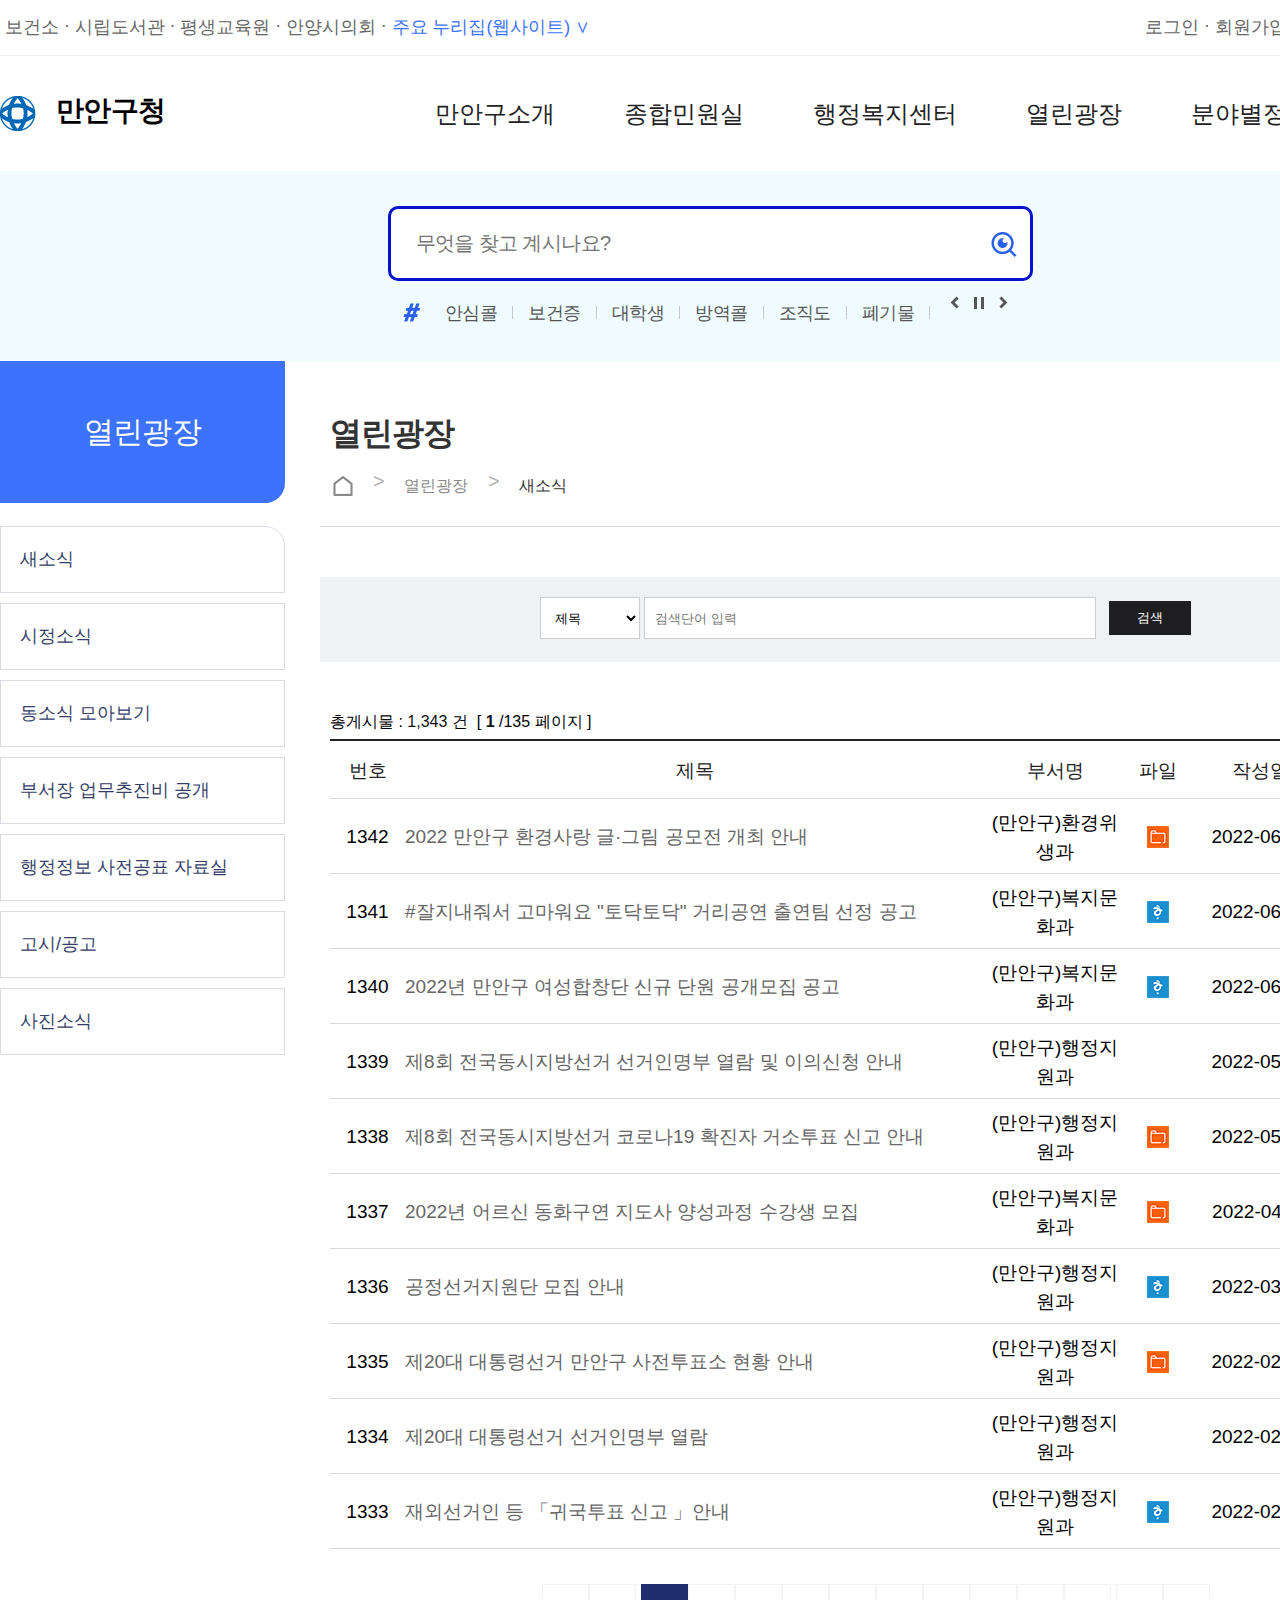
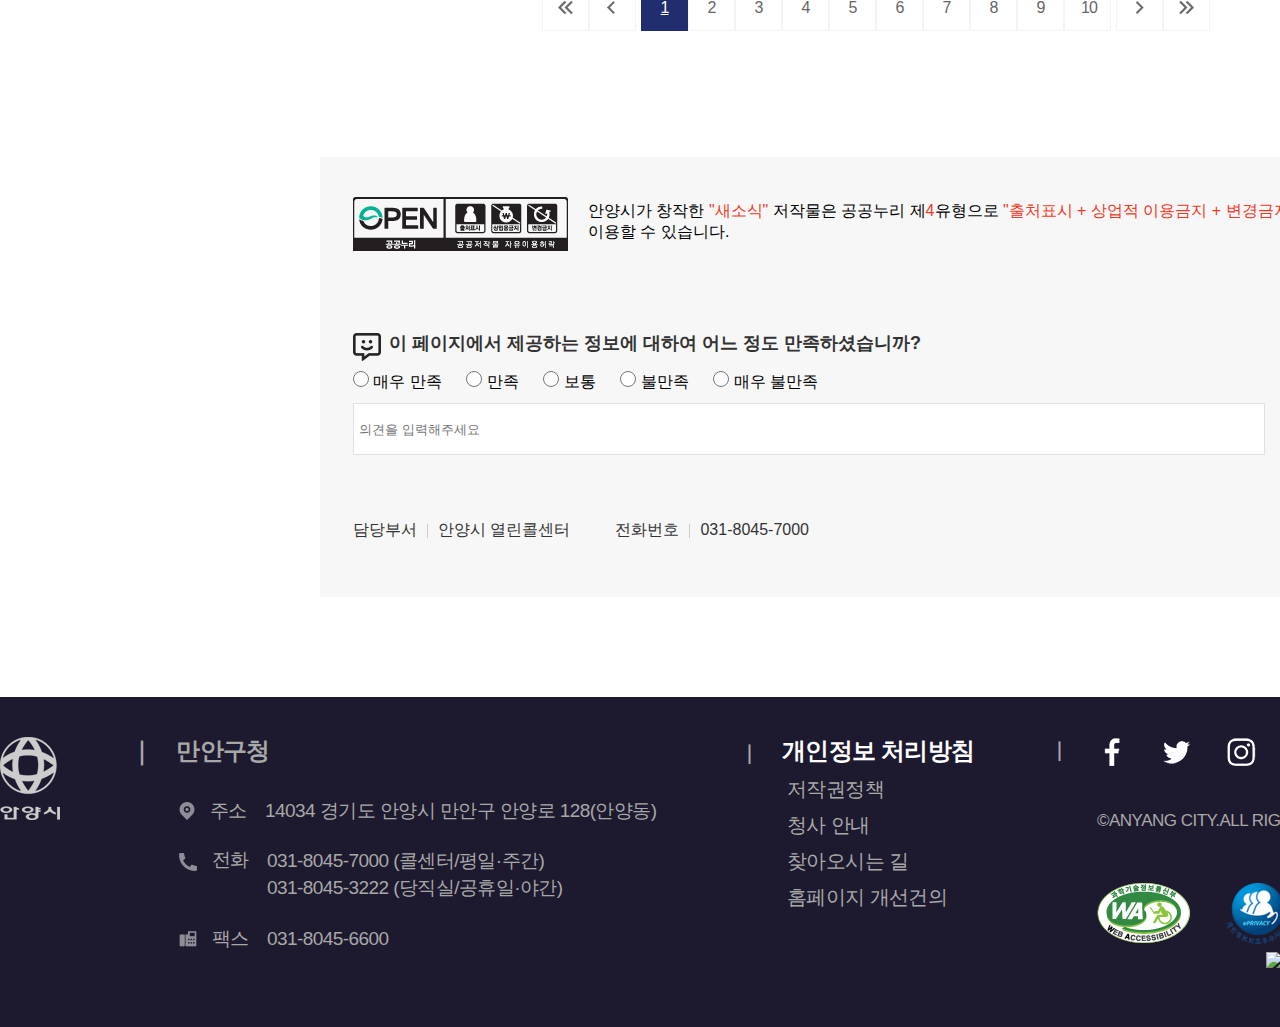
==== subPage/sub01/index.html @ 478d68d9 "project init" ====
﻿<!DOCTYPE html>
<html lang="ko">
<head>
	<meta charset="UTF-8">
	<title>만안구청 - 열린광장</title>
	<meta http-equiv="X-UA-Compatible" content="IE=Edge" />
	<meta name="viewport" content="width=device-width, initial-scale=1.0" />
	<meta name="Generator" content="Notepad++" />
	<meta name="Author" content="김태영"/>
	<meta name="Keywords" content="김태영, KimTaeYoung, 포트폴리오, 김태영 포트폴리오, portfolio, TaeYoung's portfolio, 프로젝트, Project, 김 태영, 김 태 영, 태영 김, 태영, rla, xo, dud, xodud, HTML5, CSS3, jQuery, 프로젝트, Portfolio, Project, 반응형웹, 반응형웹 포트폴리오, 학생 포트폴리오"/>
	<meta name="Description" content="김태영의 포트폴리오 사이트입니다. 방문해 주셔서 감사합니다." />
	<link rel="stylesheet" href="css/style.css"/>
</head>
<body>
	<header id="header" class="cf">
		<div id="gnbWrap">
			<div id="gnb">
				<ul class="gnbLeft">
					<li class="first"><a href="../../index.html" tabIndex="1">보건소</a></li>
					<li>&nbsp;&middot;&nbsp;</li>
					<li><a href="../sub02/index.html" tabIndex="2">시립도서관</a></li>
					<li>&nbsp;&middot;&nbsp;</li>
					<li><a href="../sub03/index.html" tabIndex="3">평생교육원</a></li>
					<li>&nbsp;&middot;&nbsp;</li>
					<li><a href="../../index.html" tabIndex="4">안양시의회</a></li>
					<li>&nbsp;&middot;&nbsp;</li>
					<li class="last"><a href="../sub02/index.html" tabIndex="5">주요 누리집(웹사이트)&nbsp;&or;</a></li>
				</ul>
				<ul class="gnbRight">
					<li><a href="../sub03/index.html" tabIndex="8">LANGUAGE&nbsp;&or;</a></li>
					<li>&nbsp;&middot;&nbsp;</li>
					<li><a href="../../index.html" tabIndex="7">회원가입</a></li>
					<li>&nbsp;&middot;&nbsp;</li>
					<li><a href="../sub03/index.html" tabIndex="6">로그인</a></li>
				</ul>
			</div>
		</div>		
		<div id="logoMenuWrap">
			<div id="menuWrap" class="cf">
				<div id="logo" class="fl">
					<a href="../../index.html" tabIndex="9"><div class="logoImg"></div><span class="logoTitle">만안구청</span></a>
				</div>
				<div id="menuTitle" class="fl">
					<ul>
						<li class="margin70 oneDepth1"><a href="../sub03/index.html" tabIndex="10">만안구소개</a>
							<div class="twoDepthWrap">
								<div class="twoDepthText">
									<ul class="twoDepth1">
										<li><a href="../../index.html" tabIndex="11">구청장실</a></li>
										<li><a href="../sub02/index.html" tabIndex="12">지명유래</a></li>
										<li><a href="../sub03/index.html" tabIndex="13">행정구역변천사</a></li>
										<li><a href="../../index.html" tabIndex="14">일반현황</a></li>
										<li><a href="../sub02/index.html" tabIndex="15">조직 및 업무</a></li>
										<li><a href="../sub03/index.html" tabIndex="16">주요전화번호</a></li>
										<li><a href="../../index.html" tabIndex="17">청사안내도</a></li>
										<li><a href="../sub02/index.html" tabIndex="18">오시는길</a></li>
										<li><a href="../sub03/index.html" tabIndex="19">만안구관내도</a></li>
									</ul>
								</div>
							</div>
						</li>
						<li class="margin70 oneDepth2"><a href="../../index.html" tabIndex="20">종합민원실</a>
							<div class="twoDepthWrap">
								<div class="twoDepthText">
									<ul class="twoDepth2">
										<li><a href="../../index.html" tabIndex="21">민원신청</a></li>
										<li><a href="../sub02/index.html" tabIndex="22">민원발급</a></li>
										<li><a href="../sub03/index.html" tabIndex="23">민원안내</a></li>
										<li><a href="../../index.html" tabIndex="24">부동산중개업소 자율점검</a></li>
									</ul>
								</div>
							</div>
						</li>
						<li class="margin70 oneDepth3"><a href="../sub02/index.html" tabIndex="25">행정복지센터</a>
							<div class="twoDepthWrap">
								<div class="twoDepthText">
									<ul class="twoDepth3">
										<li><a href="../sub02/index.html" tabIndex="26">안양1동</a></li>
										<li><a href="../sub03/index.html" tabIndex="27">안양2동</a></li>
										<li><a href="../../index.html" tabIndex="28">안양3동</a></li>
										<li><a href="../sub02/index.html" tabIndex="29">안양4동</a></li>
										<li><a href="../sub03/index.html" tabIndex="30">안양5동</a></li>
										<li><a href="../../index.html" tabIndex="31">안양6동</a></li>
										<li><a href="../sub02/index.html" tabIndex="32">안양7동</a></li>
										<li><a href="../sub03/index.html" tabIndex="33">안양8동</a></li>
										<li><a href="../../index.html" tabIndex="34">안양9동</a></li>
										<li><a href="../sub02/index.html" tabIndex="35">석수1동</a></li>
										<li><a href="../sub03/index.html" tabIndex="36">석수2동</a></li>
										<li><a href="../../index.html" tabIndex="37">석수3동</a></li>
										<li><a href="../sub02/index.html" tabIndex="38">박달1동</a></li>
										<li><a href="../sub03/index.html" tabIndex="39">박달2동</a></li>
									</ul>
								</div>
							</div>
						</li>
						<li class="margin70 oneDepth4"><a href="../sub03/index.html" tabIndex="40">열린광장</a>
							<div class="twoDepthWrap">
								<div class="twoDepthText">
									<ul class="twoDepth4">
										<li><a href="../../index.html" tabIndex="41">새소식</a></li>
										<li><a href="../sub02/index.html" tabIndex="42">시청소식</a></li>
										<li><a href="../sub03/index.html" tabIndex="43">동소식 모아보기</a></li>
										<li><a href="../../index.html" tabIndex="44">부서장 업무추진비 공개</a></li>
										<li><a href="../sub02/index.html" tabIndex="45">행정정보 사전공표 자료실</a></li>
										<li><a href="../sub03/index.html" tabIndex="46">고시/공고</a></li>
										<li><a href="../../index.html" tabIndex="47">사진소식</a></li>
									</ul>
								</div>
							</div>
						</li>
						<li class="margin70 oneDepth5"><a href="../sub03/index.html" tabIndex="48">분야별정보</a>
							<div class="twoDepthWrap">
								<div class="twoDepthText">
									<ul class="twoDepth5">
										<li><a href="../sub02/index.html" tabIndex="49">소비자/경제</a></li>
										<li><a href="../sub03/index.html" tabIndex="50">문화/관광/체육</a></li>
										<li><a href="../../index.html" tabIndex="51">복지</a></li>
										<li><a href="../sub02/index.html" tabIndex="52">교육</a></li>
										<li><a href="../sub03/index.html" tabIndex="53">환경/보건/위생</a></li>
										<li><a href="../../index.html" tabIndex="54">재난/안전</a></li>
										<li><a href="../sub02/index.html" tabIndex="55">교통</a></li>
									</ul>
								</div>
							</div>
						</li>
						<li><a href="../sub03/index.html" tabIndex="56"><div class="sitemapImg"></div></a></li>
					</ul> 
				</div>
			</div>
		</div>
		<div id="searchBoxWrap">
			<div id="searchBox">
				<h2 class="blind">검색</h2>
				<div class="searchBox">
					<form name="searchNeoForm" id="searchNeoForm" method="get">
						<fieldset>
							<legend>검색</legend>
							<div class="searchForm">
								<label>
									<input type="search" class="searchQuery" name="query" id="searchQuery" title="검색어" placeholder="무엇을 찾고 계시나요?"/>
								</label>
								<input type="submit" title="검색" value="검색" class="searchSubmit"/>
							</div>
						</fieldset>
					</form>
				</div>
				<div class="searchKeyword">
					<h3 class="blind">인기검색어</h3>
					<div class="keyword">
						<div class="keywordList">
							<div class="keywordTxt">
								<ul>
									<li><a href="../sub02/index.html" tabIndex="57">안심콜</a></li>
									<li><a href="../sub03/index.html" tabIndex="58">보건증</a></li>
									<li><a href="../../index.html" tabIndex="59">대학생</a></li>
									<li><a href="../sub02/index.html" tabIndex="60">방역콜</a></li>
									<li><a href="../sub03/index.html" tabIndex="61">조직도</a></li>
									<li><a href="../../index.html" tabIndex="62">폐기물</a></li>
								</ul>
							</div>
						</div>
					</div>
					<div class="keywordControl">
						<button class="prevBtn"></button>
						<button class="autoBtn"></button>
						<button class="nextBtn"></button>
					</div>
				</div>
			</div>			
		</div>
	</header>
		
	<div id="container" class="cf">
		<div id="noticeBoardWrap">
			<div id="sideMenu">
				<div class="sideMenuTitle">
					<strong>열린광장</strong>
				</div>
				<div class="sideMenuContents">
					<ul>
						<li class="menuTitle firstMenu"><a href="../sub02/index.html" class="menuTitleText" tabIndex="63">새소식</a></li>
						<li class="menuTitle"><a href="../sub03/index.html" class="menuTitleText" tabIndex="64">시정소식</a></li>
						<li class="menuTitle"><a href="../../index.html" class="menuTitleText" tabIndex="65">동소식 모아보기</a></li>
						<li class="menuTitle"><a href="../sub02/index.html" class="menuTitleText" tabIndex="66">부서장 업무추진비 공개</a></li>
						<li class="menuTitle"><a href="../sub03/index.html" class="menuTitleText" tabIndex="67">행정정보 사전공표 자료실</a></li>
						<li class="menuTitle"><a href="../../index.html" class="menuTitleText" tabIndex="68">고시/공고</a></li>
						<li class="menuTitle"><a href="../sub02/index.html" class="menuTitleText" tabIndex="69">사진소식</a></li>
					</ul>
				</div>
			</div>
			<section id="noticeBoard">
				<div id="noticeHead">
					<div class="noticeHeadTitle">
						<h2>열린광장</h2>
					</div>
					<div class="breadCrumbs">
						<ul>
							<li><div class="homeIcon"></div></li>
							<li class="next"><span>열린광장</span></li>
							<li class="next last"><span>새소식</span></li>
						</ul>
					</div>
				</div>
				<div id="boardSearchWrap">
					<div class="searchMenu">
						<div class="searchForm">
							<div class="searchFormGroup">
								<select name="searchCategory" id="searchCategory" class="searchInput" title="검색영역선택">
									<option value="title">제목</option>
									<option value="txt">내용</option>
								</select>
								<input type="text" name="searchKeyword" id="searchKeyword" class="searchTxtInput" title="검색단어 입력" placeholder="검색단어 입력"/>
								<span>
									<button type="submit" class="searchBtn black" >검색</button>
								</span>
							</div>
						</div>
					</div>
				</div>
				<div id="totalPost">
					<span class="postAll">
						총게시물 :
						<em class="black">1,343</em>
						건
					</span>
					&nbsp;[
					<em class="currentPage">1</em>
					/135 페이지 ]
				</div>
				<div id="postContents" class="fl">
					<div class="contentTitle">
						<div class="num">번호</div>
						<div class="title">제목</div>
						<div class="dept">부서명</div>
						<div class="file">파일</div>
						<div class="date">작성일</div>
						<div class="view">조회수</div>
					</div>
					<div class="postInfo">
						<div class="postNum">1342</div>
						<div class="postTitle"><a href="../sub03/index.html" tabIndex="70">2022 만안구 환경사랑 글·그림 공모전 개최 안내</a></div>
						<div class="postDept"><span>(만안구)환경위생과</span></div>
						<div class="postFile imgFolder"></div>
						<div class="postDate">2022-06-16</div>
						<div class="postView">95</div>
					</div>
					<div class="postInfo">
						<div class="postNum">1341</div>
						<div class="postTitle"><a href="../../index.html" tabIndex="71">#잘지내줘서 고마워요 "토닥토닥" 거리공연 출연팀 선정 공고</a></div>
						<div class="postDept"><span>(만안구)복지문화과</span></div>
						<div class="postFile imgHwp"></div>
						<div class="postDate">2022-06-08</div>
						<div class="postView">63</div>
					</div>
					<div class="postInfo">
						<div class="postNum">1340</div>
						<div class="postTitle"><a href="../sub02/index.html" tabIndex="72">2022년 만안구 여성합창단 신규 단원 공개모집 공고</a></div>
						<div class="postDept"><span>(만안구)복지문화과</span></div>
						<div class="postFile imgHwp"></div>
						<div class="postDate">2022-06-08</div>
						<div class="postView">54</div>
					</div>
					<div class="postInfo">
						<div class="postNum">1339</div>
						<div class="postTitle"><a href="../sub03/index.html" tabIndex="73">제8회 전국동시지방선거 선거인명부 열람 및 이의신청 안내</a></div>
						<div class="postDept"><span>(만안구)행정지원과</span></div>
						<div class="postFile"></div>
						<div class="postDate">2022-05-13</div>
						<div class="postView">46</div>
					</div>
					<div class="postInfo">
						<div class="postNum">1338</div>
						<div class="postTitle"><a href="../../index.html" tabIndex="74">제8회 전국동시지방선거 코로나19 확진자 거소투표 신고 안내</a></div>
						<div class="postDept"><span>(만안구)행정지원과</span></div>
						<div class="postFile imgFolder"></div>
						<div class="postDate">2022-05-13</div>
						<div class="postView">31</div>
					</div>
					<div class="postInfo">
						<div class="postNum">1337</div>
						<div class="postTitle"><a href="../sub02/index.html" tabIndex="75">2022년 어르신 동화구연 지도사 양성과정 수강생 모집</a></div>
						<div class="postDept"><span>(만안구)복지문화과</span></div>
						<div class="postFile imgFolder"></div>
						<div class="postDate">2022-04-11	</div>
						<div class="postView">138</div>
					</div>
					<div class="postInfo">
						<div class="postNum">1336</div>
						<div class="postTitle"><a href="../sub03/index.html" tabIndex="76">공정선거지원단 모집 안내</a></div>
						<div class="postDept"><span>(만안구)행정지원과</span></div>
						<div class="postFile imgHwp"></div>
						<div class="postDate">2022-03-14	</div>
						<div class="postView">194</div>
					</div>
					<div class="postInfo">
						<div class="postNum">1335</div>
						<div class="postTitle"><a href="../../index.html" tabIndex="77">제20대 대통령선거 만안구 사전투표소 현황 안내</a></div>
						<div class="postDept"><span>(만안구)행정지원과</span></div>
						<div class="postFile imgFolder"></div>
						<div class="postDate">2022-02-26</div>
						<div class="postView">135</div>
					</div>
					<div class="postInfo">
						<div class="postNum">1334</div>
						<div class="postTitle"><a href="../sub02/index.html" tabIndex="78">제20대 대통령선거 선거인명부 열람</a></div>
						<div class="postDept"><span>(만안구)행정지원과</span></div>
						<div class="postFile"></div>
						<div class="postDate">2022-02-26</div>
						<div class="postView">76</div>
					</div>
					<div class="postInfo">
						<div class="postNum">1333</div>
						<div class="postTitle"><a href="../sub03/index.html" tabIndex="79">재외선거인 등 「귀국투표 신고 」안내</a></div>
						<div class="postDept"><span>(만안구)행정지원과</span></div>
						<div class="postFile imgHwp"></div>
						<div class="postDate">2022-02-14</div>
						<div class="postView">43</div>
					</div>
				</div>
				<div id="pagination">
					<div class="imgPprev"><a href="../../index.html" tabIndex="80">처음페이지</a></div>
					<div class="imgPrev"><a href="../sub02/index.html" tabIndex="81">이전페이지</a></div>
					<span class="split"></span>
					<div class="active"><a href="../sub03/index.html" tabIndex="82" class="active">1</a></div>
					<div><a href="../../index.html" tabIndex="83">2</a></div>
					<div><a href="../sub02/index.html" tabIndex="84">3</a></div>
					<div><a href="../sub03/index.html" tabIndex="85">4</a></div>
					<div><a href="../../index.html" tabIndex="86">5</a></div>
					<div><a href="../sub02/index.html" tabIndex="87">6</a></div>
					<div><a href="../sub03/index.html" tabIndex="88">7</a></div>
					<div><a href="../../index.html" tabIndex="89">8</a></div>
					<div><a href="../sub02/index.html" tabIndex="90">9</a></div>
					<div><a href="../sub03/index.html" tabIndex="91">10</a></div>
					<span class="split"></span>
					<div class="imgNext"><a href="../../index.html" tabIndex="92">다음페이지</a></div>
					<div class="imgNnext"><a href="../sub02/index.html" tabIndex="93">끝페이지</a></div>
				</div>
				<div id="satisfaction">
					<div class="koglOpen">
						<div class="koglImg"></div>
						<p>안양시가 창작한 <span>"새소식"</span> 저작물은 공공누리 제<span>4</span>유형으로 <span>"출처표시 + 상업적 이용금지 + 변경금지"</span> 조건에 따라 이용할 수 있습니다.
						</p>
					</div>
					<div class="questionWrap">
						<p class="question">이 페이지에서 제공하는 정보에 대하여 어느 정도 만족하셨습니까?</p>
						<form method="post" name="contentEval" id="contentEval">
							<fieldset>
								<div class="inputRadio">
									<label for="value5">
										<input type="radio" name="eval" id="value5"/>
										매우 만족
									</label>
									<label for="value4">
										<input type="radio" name="eval" id="value4"/>
										만족
									</label>
									<label for="value3">
										<input type="radio" name="eval" id="value3"/>
										보통
									</label>
									<label for="value2">
										<input type="radio" name="eval" id="value2"/>
										불만족
									</label>							
									<label for="value1">
										<input type="radio" name="eval" id="value1"/>
										매우 불만족
									</label>
								</div>
								<div class="opinion">
									<input type="text" name="contentOpinion" id="contentOpinion" title="의견을 입력해주세요" placeholder="의견을 입력해주세요"/>
								</div>
								<span>
									<input type="submit" value="의견등록" id="mainOpnion"/>
								</span>
							</fieldset>
						</form>
					</div>
					<h3 class="blind">담당자 정보</h3>
					<div class="managerInfoWrap">
						<ul>
							<li class="dept">
								<span>담당부서</span>안양시 열린콜센터
							</li>
							<li class="call">
								<span>전화번호</span>031-8045-7000
							</li>							
						</ul>
					</div>
				</div>
			</section>
		</div>
	</div>
	
	<footer id="footerWrap" class="cf">
		<div id="footer">
			<div id="footerLogo" class="fl">
				<div class="fLogoImg"></div>
			</div>
			<div id="ayAddress" class="fl">
				<h3>만안구청</h3>
				<ul class="ayInfo">
					<li class="ayAddress">
						<div class="addressImg"></div>
						<span class="title">주소</span>
						<span class="text">14034 경기도 안양시 만안구 안양로 128(안양동)</span>
					</li>
					<li class="ayContact">
						<div class="contactImg"></div>
						<span class="title">전화</span>
						<span class="text">031-8045-7000 (콜센터/평일·주간)<br/>031-8045-3222 (당직실/공휴일·야간)</span>
					</li>
					<li class="ayFax">
						<div class="faxImg"></div>
						<span class="title">팩스</span>
						<span class="text">031-8045-6600</span>
					</li>
				</ul>
			</div>
			<div id="privacyPolicy" class="fl">
				<h3><a href="../sub03/index.html" tabIndex="94">개인정보 처리방침</a></h3>
				<ul>
					<li class="policy"><a href="../../index.html" tabIndex="95">저작권정책</a></li>
					<li class="policy"><a href="../sub02/index.html" tabIndex="96">청사 안내</a></li>
					<li class="policy"><a href="../sub03/index.html" tabIndex="97">찾아오시는 길</a></li>
					<li class="policy"><a href="../../index.html" tabIndex="98">홈페이지 개선건의</a></li>
				</ul>
			</div>
			<div id="copyright" class="fl">
				<h3><span class="blind">저작권</span></h3>
				<ul class="footerSns">
					<li class="footerFacebook"><a href="../sub02/index.html" tabIndex="99"><div class="facebookImg"></div></a></li>
					<li class="footerTwitter"><a href="../sub03/index.html" tabIndex="100"><div class="twitterImg"></div></a></li>
					<li class="footerInstagram"><a href="../../index.html" tabIndex="101"><div class="instagramImg"></div></a></li>
					<li class="footerYoutube"><a href="../sub02/index.html" tabIndex="102"><div class="youtubeImg"></div></a></li>
					<li class="footerBlog"><a href="../sub03/index.html" tabIndex="103"><div class="blogImg"></div></a></li>
				</ul>
				<p class="copy">&copy;ANYANG CITY.ALL RIGHTS RESERVED.</p>
				<div class="accessibility"></div>
				<div class="eprivacy"></div>
			</div>
			<p class="fr">
				<a href="http://jigsaw.w3.org/css-validator/check/referer">
					<img style="border:0;width:88px;height:31px"
					src="http://jigsaw.w3.org/css-validator/images/vcss"
					alt="올바른 CSS입니다!" />
				</a>
			</p>		
		</div>
	</footer>
</body>
</html>
---- subPage/sub01/css/style.css ----
﻿/* 초기화 코드 */
h1{display : none;}
html{overflow-y : scroll;}
	*{margin : 0; padding : 0;}
form, fieldset, input, img{border : 0;}
button{border : 0 transparent; cursor : pointer; overflow : visible; background : transparent;}
a{text-decoration : none;}
body{font-family: '맑은 고딕', '돋움', Arial, sans-serif;}
ul li{list-style : none;}
a{text-decoration : none; color : #666666;}
.fl{float : left;}
.fr{float : right;}
.cb{clear : both;}
.cf:after{content : ''; display : block; clear : both;}


/* Header */
/* 글로벌 메뉴 왼쪽 */
#header{width : 100%; min-width : 1420px; display : block; margin : 0 auto;}
#header>#gnbWrap{width : 100%; display : block; margin : 0 auto;  border-bottom : 1px solid #ECECEC;}
#header>#gnbWrap>#gnb{width : 1420px; height : 55px; display : block; margin : 0 auto;}
#header>#gnbWrap>#gnb>ul.gnbLeft{display : block;}
#header>#gnbWrap>#gnb>ul.gnbLeft>li{float : left; font-size : 1.1em; color : #666666; margin-top : 15px;}
#header>#gnbWrap>#gnb>ul.gnbLeft>li>a{padding-top : 15px; padding-bottom : 17px;}
#header>#gnbWrap>#gnb>ul.gnbLeft>li.first{margin-left : 5px;}
#header>#gnbWrap>#gnb>ul.gnbLeft>li.last>a{color : #3D72FC;}

/* 글로벌 메뉴 오른쪽 */
#header>#gnbWrap>#gnb>ul.gnbRight{display : block;}
#header>#gnbWrap>#gnb>ul.gnbRight>li{float : right; font-size : 1.1em; color : #666666; margin-top : 15px;}
#header>#gnbWrap>#gnb>ul.gnbRight>li>a{padding-top : 15px; padding-bottom : 17px;}

/* 로고와 메뉴 */

	#logoMenuWrap{width : 100%; position : relative;}
	#logoMenuWrap>#menuWrap{width : 1420px; height : 115px;  display : block; margin : 0 auto;}
	#header>#logoMenuWrap>#menuWrap>#logo{width : 220px; height : 115px; margin-right : 215px;}
	#header>#logoMenuWrap>#menuWrap>#logo>a>.logoImg{margin-top : 39px; background : url(../images/guLogo.jpg) no-repeat; float : left; width : 36px; height : 36px;}
	#header>#logoMenuWrap>#menuWrap>#logo>a>span.logoTitle{color : #000000; font-size : 28px; font-weight : bold; vertical-align : top; line-height : 110px; margin-left : 20px; letter-spacing : -0.025em; float : left;}
	#header>#logoMenuWrap>#menuWrap>#menuTitle{width : 985px; height : 115px;}
	#header>#logoMenuWrap>#menuWrap>#menuTitle>ul>li>a{float : left; line-height : 115px; font-size : 1.5em; color : #222222;}
	#header>#logoMenuWrap>#menuWrap>#menuTitle>ul>li>a>.sitemapImg{float : left; font-size : 1.5em; color : #222222; background : url(../images/sitemap.jpg) no-repeat; width : 35px; height : 30px; background-size : cover; display : block; margin-top : 44px;}
	#header>#logoMenuWrap>#menuWrap>#menuTitle>ul>li.margin70>a{margin-right: 69px;}
	#header>#logoMenuWrap>#menuWrap>#menuTitle>ul>li:hover>a{color : #2e58c6;}
	
/* 2Depth */
	#header>#logoMenuWrap>#menuWrap>#menuTitle>ul>li>.twoDepthWrap{width : 100%; position : absolute; left : 0px; top : 115px; background : #ffffff; box-shadow : 0px 30px 30px -30px #333333;}
	#header>#logoMenuWrap>#menuWrap>#menuTitle>ul>li>.twoDepthWrap>.twoDepthText{width : 100%; background : #ffffff;}
	#header>#logoMenuWrap>#menuWrap>#menuTitle>ul>li>.twoDepthWrap>.twoDepthText>ul{display : none; padding-top : 30px; width : 1420px;  }
	
	#header>#logoMenuWrap>#menuWrap>#menuTitle>ul>li.oneDepth1:hover>.twoDepthWrap>.twoDepthText>ul.twoDepth1{display : block; background : #ffffff; text-align : center; margin : 0 auto;}
	#header>#logoMenuWrap>#menuWrap>#menuTitle>ul>li.oneDepth2:hover>.twoDepthWrap>.twoDepthText>ul.twoDepth2{display : block; background : #ffffff; text-align : center; margin : 0 auto;}
	#header>#logoMenuWrap>#menuWrap>#menuTitle>ul>li.oneDepth3:hover>.twoDepthWrap>.twoDepthText>ul.twoDepth3{display : block; background : #ffffff; text-align : center; margin : 0 auto;}
	#header>#logoMenuWrap>#menuWrap>#menuTitle>ul>li.oneDepth4:hover>.twoDepthWrap>.twoDepthText>ul.twoDepth4{display : block; background : #ffffff; text-align : center; margin : 0 auto;}
	#header>#logoMenuWrap>#menuWrap>#menuTitle>ul>li.oneDepth5:hover>.twoDepthWrap>.twoDepthText>ul.twoDepth5{display : block; background : #ffffff; text-align : center; margin : 0 auto;}
	
	#header>#logoMenuWrap>#menuWrap>#menuTitle>ul>li>.twoDepthWrap>.twoDepthText>ul>li{display : inline-block; margin-bottom : 30px; margin-right : 50px; float : left;}
	#header>#logoMenuWrap>#menuWrap>#menuTitle>ul>li>.twoDepthWrap>.twoDepthText>ul>li>a{display : block; padding-bottom : 15px; border-bottom : 2px solid #4c5271; color : #222222; font-size : 18px; line-height : 20px; margin : 0 auto; width : 305px; text-align : left;}
	#header>#logoMenuWrap>#menuWrap>#menuTitle>ul>li>.twoDepthWrap>.twoDepthText>ul>li>a:hover{color : #2e58c6;}
	
/* 검색창 */
#header>#searchBoxWrap{display : block; width : 100%; background-color : #effbfe;}
	#header>#searchBoxWrap>#searchBox{display : block; width : 645px; height : 190px; margin : 0 auto; vertical-align : middle;}
	#header>#searchBoxWrap>#searchBox>h2.blind{display : none;}
	#header>#searchBoxWrap>#searchBox>.searchBox{display : inline-block; width : 645px; height : 125px; margin : 0 auto; vertical-align : middle;}
	#header>#searchBoxWrap>#searchBox>.searchBox>form>fieldset{border : none; min-width : 0;}
	#header>#searchBoxWrap>#searchBox>.searchBox>form>fieldset>legend{display : none;}
	#header>#searchBoxWrap>#searchBox>.searchBox>form>fieldset>.searchForm{display : block; padding : 10px; width : 100%; height : 75px; border : 3px solid #0613cc; border-radius : 10px; background : #ffffff; box-sizing : border-box; margin-top : 35px;}
	#header>#searchBoxWrap>#searchBox>.searchBox>form>fieldset>.searchForm>label>.searchQuery{display : block; padding : 10px 40px 10px 15px; width : 580px; height : 100%; background : transparent; color : #555555; letter-spacing : -0.03em; font-size : 20px; line-height : 1.5em; float : left; margin-right : 10px;}
	#header>#searchBoxWrap>#searchBox>.searchBox>form>fieldset>.searchForm>.searchSubmit{display : block; width : 26px; height : 25px; background : url(../images/commonSprite.jpg) no-repeat -32px -1px; font-size : 0; line-height : 0; float : left; margin-top : 13px; cursor : pointer;}
	
	#header>#searchBoxWrap>#searchBox>.searchKeyword{display : inline-block; width : 645px; height : 65px; margin : 0 auto; vertical-align : middle;}
	#header>#searchBoxWrap>#searchBox>.searchKeyword>h3.blind{display : none;}
	#header>#searchBoxWrap>#searchBox>.searchKeyword>.keyword{display : inline-block; padding-left : 15px; vertical-align : top; line-height : 35px;}
	#header>#searchBoxWrap>#searchBox>.searchKeyword>.keyword:before{display : inline-block; width : 18px; height : 19px; background : url(../images/commonSprite.jpg) no-repeat -62px -4px; content : '';margin-right : 20px; vertical-align : top; margin-top : 7px;}
	#header>#searchBoxWrap>#searchBox>.searchKeyword>.keyword>.keywordList{display : inline-block;}
	#header>#searchBoxWrap>#searchBox>.searchKeyword>.keyword>.keywordList>.keywordTxt>ul>li{float : left;}
	#header>#searchBoxWrap>#searchBox>.searchKeyword>.keyword>.keywordList>.keywordTxt>ul>li>a{font-size : 18px; line-height : 1.5em; letter-spacing : -0.03em; color : #555555;}
	#header>#searchBoxWrap>#searchBox>.searchKeyword>.keyword>.keywordList>.keywordTxt>ul>li>a:after{display : inline-block; width : 1px; height : 13px; background-color : #c6c8c8; content : ''; margin : 0 15px;}
	
	#header>#searchBoxWrap>#searchBox>.searchKeyword>.keywordControl{display : inline-block; width : 70px; padding-right : 5px; vertical-align :top; height : 50px;}
	#header>#searchBoxWrap>#searchBox>.searchKeyword>.keywordControl>.prevBtn{width : 10px; height : 14px; background : url(../images/commonSprite.jpg) no-repeat -84px -6px;}
	#header>#searchBoxWrap>#searchBox>.searchKeyword>.keywordControl>.autoBtn{width : 10px; height : 14px; background : url(../images/commonSprite.jpg) no-repeat -107px -6px; margin-left : 10px; margin-right : 10px;}
	#header>#searchBoxWrap>#searchBox>.searchKeyword>.keywordControl>.nextBtn{width : 10px; height : 14px; background : url(../images/commonSprite.jpg) no-repeat -131px -6px;}

/* Section */
/* 사이드 메뉴 */
	#container>#noticeBoardWrap{display : block; width : 1420px; margin : 0 auto;}
	#container>#noticeBoardWrap>#sideMenu{display : block; width : 285px; height : 520px; margin : 0 auto; float : left; margin-right : 35px;}
	#container>#noticeBoardWrap>#sideMenu>.sideMenuTitle{display : block; width : 285px; height : 142px;  margin : 0 auto; float : left; margin-bottom : 23px; border-radius : 0 0 20px 0; background-color : #3d72fc; color : #ffffff; line-height : 40px; letter-spacing : -0.03em; text-align : center; box-sizing : border-box; font-size : 30px;}
	#container>#noticeBoardWrap>#sideMenu>.sideMenuTitle>strong{font-weight : 400; line-height : 142px;}
	#container>#noticeBoardWrap>#sideMenu>.sideMenuContents{display : block; width : 285px; height : 355px; margin : 0 auto; float : left;}
	#container>#noticeBoardWrap>#sideMenu>.sideMenuContents>ul>li.menuTitle{margin-bottom : 10px; border : 1px solid #d8dbe2; background : #ffffff;}
	#container>#noticeBoardWrap>#sideMenu>.sideMenuContents>ul>li.menuTitle.firstMenu{border-radius : 0 20px 0 0;}
	#container>#noticeBoardWrap>#sideMenu>.sideMenuContents>ul>li.menuTitle>a.menuTitleText{display : block; padding : 23px 33px 23px 19px; font-size : 18px; line-height : 19px; color : #343e68;}
	#container>#noticeBoardWrap>#sideMenu>.sideMenuContents>ul>li.menuTitle>a:hover{background-color : #343e68; color : #ffffff;}
	#container>#noticeBoardWrap>#sideMenu>.sideMenuContents>ul>li.menuTitle.firstMenu:hover>a{border-radius : 0 20px 0 0; background-color : #343e68; color : #ffffff;}
	
/* 게시판 제목 및 경로 안내 */
	#container>#noticeBoardWrap>#noticeBoard{display : block; width : 1100px; height : 100%; margin : 0 auto; float : left;}
	#container>#noticeBoardWrap>#noticeBoard>#noticeHead{display : block; width : 1100px; height : 165px; margin : 0 auto; float : left;  border-bottom : 1px solid #dddddd;}
	#container>#noticeBoardWrap>#noticeBoard>#noticeHead>.noticeHeadTitle{display : block; width : 1100px; height : 100px; margin : 0 auto; float : left;}
	#container>#noticeBoardWrap>#noticeBoard>#noticeHead>.noticeHeadTitle>h2{margin-bottom : 6px; margin-top : 51px; font-size : 32px; font-weight : bold; letter-spacing : -0.03em; margin-left : 10px; color : #333333;}
	#container>#noticeBoardWrap>#noticeBoard>#noticeHead>.breadCrumbs{display : block; width : 1100px; height : 65px; margin : 0 auto; float : left;}
	#container>#noticeBoardWrap>#noticeBoard>#noticeHead>.breadCrumbs>ul>li{display : inline-block; vertical-align : middle; float : left;}
	#container>#noticeBoardWrap>#noticeBoard>#noticeHead>.breadCrumbs>ul>li>.homeIcon{background : url(../images/subSprite.png) no-repeat 0px -1px; width : 20px; height : 20px; margin-left : 13px; margin-top : 15px; float : left;}
	#container>#noticeBoardWrap>#noticeBoard>#noticeHead>.breadCrumbs>ul>li.next{display : inline-block; font-size : 16px; color : #898989;}
	#container>#noticeBoardWrap>#noticeBoard>#noticeHead>.breadCrumbs>ul>li.last{display : inline-block; font-size : 16px; color : #333333;}
	#container>#noticeBoardWrap>#noticeBoard>#noticeHead>.breadCrumbs>ul>li.next:before{display : inline-block; content : ">"; margin : 0 20px 0 20px; font-size : 20px; letter-spacing : -0.03em; color : #b2b2b2; vertical-align : middle; margin-top : -10px;}
	#container>#noticeBoardWrap>#noticeBoard>#noticeHead>.breadCrumbs>ul>li>span{line-height : 50px;}
	
/* 게시판 검색 */
	#container>#noticeBoardWrap>#noticeBoard>#boardSearchWrap{display : block; width : 1100px; height : 185px; margin : 0 auto; float : left;}
	#container>#noticeBoardWrap>#noticeBoard>#boardSearchWrap>.searchMenu{display : block; width : 1100px; height : 85px; background : #f4f4f4; margin : 0 auto; float : left; margin-top : 50px; background-color : #f0f1f3;}
	#container>#noticeBoardWrap>#noticeBoard>#boardSearchWrap>.searchMenu>.searchForm{margin-top : 18px;}
	#container>#noticeBoardWrap>#noticeBoard>#boardSearchWrap>.searchMenu>.searchForm>.searchFormGroup{width : 60%; margin-left : auto; margin-right : auto;}
	#container>#noticeBoardWrap>#noticeBoard>#boardSearchWrap>.searchMenu>.searchForm>.searchFormGroup>.searchInput{line-height : 39px; height : 42px; display : inline-block; width : 100px; margin : 2px 0px; background-color : #ffffff; border : 1px solid #cdcdcd; border-radius : 0px; vertical-align : middle; padding-left : 10px;}
	#container>#noticeBoardWrap>#noticeBoard>#boardSearchWrap>.searchMenu>.searchForm>.searchFormGroup>.searchTxtInput{line-height : 39px; height : 40px; display : inline-block; width : 440px; margin : 2px 0px; background-color : #ffffff; border : 1px solid #cdcdcd; border-radius : 0px; vertical-align : middle; padding-left : 10px;}
	#container>#noticeBoardWrap>#noticeBoard>#boardSearchWrap>.searchMenu>.searchForm>.searchFormGroup>span>.searchBtn{padding : 8px 28px; height : auto; margin-left : 8px; border-color : #1e1e20;}
	#container>#noticeBoardWrap>#noticeBoard>#boardSearchWrap>.searchMenu>.searchForm>.searchFormGroup>span>.black{background : #1e1e20; color : #ffffff;}
	
/* 게시판 */
/* 총게시물 */
	#container>#noticeBoardWrap>#noticeBoard>#totalPost{display : block; width : 1100px; height : 27px; margin : 0 auto; float : left; margin-right : -8px;}
	#container>#noticeBoardWrap>#noticeBoard>#totalPost>span.postAll{margin-left : 10px;}
	#container>#noticeBoardWrap>#noticeBoard>#totalPost>span.postAll>em.black{color : #111111; font-style : normal;}
	#container>#noticeBoardWrap>#noticeBoard>#totalPost>em.currentPage{color : #111111; font-weight : bold; font-style : normal;}
	
/* 게시글 */
/* 게시글 상단 */
	#container>#noticeBoardWrap>#noticeBoard>#postContents{display : block; width : 1090px; height : 810px; margin : 0 auto; float : left; margin-left : 10px; font-size : 19px;}
	#container>#noticeBoardWrap>#noticeBoard>#postContents>.contentTitle{display : block; width : 1090px; height : 60px; background : #ffffff;  margin : 0 auto; float : left; border-top : 2px solid #222222; box-sizing : border-box; border-bottom : 1px solid #d9d9d9;}
	#container>#noticeBoardWrap>#noticeBoard>#postContents>.contentTitle>div{display : block; text-align : center; color : #222222; line-height : 60px;}
	#container>#noticeBoardWrap>#noticeBoard>#postContents>.contentTitle>.num{display : block; width : 75px; height : 60px; margin : 0 auto; float : left;}
	#container>#noticeBoardWrap>#noticeBoard>#postContents>.contentTitle>.title{display : block; width : 580px; height : 60px; margin : 0 auto; float : left;}
	#container>#noticeBoardWrap>#noticeBoard>#postContents>.contentTitle>.dept{display : block; width : 140px; height : 60px; margin : 0 auto; float : left;}
	#container>#noticeBoardWrap>#noticeBoard>#postContents>.contentTitle>.file{display : block; width : 65px; height : 60px; margin : 0 auto; float : left;}
	#container>#noticeBoardWrap>#noticeBoard>#postContents>.contentTitle>.date{display : block; width : 140px; height : 60px; margin : 0 auto; float : left;}
	#container>#noticeBoardWrap>#noticeBoard>#postContents>.contentTitle>.view{display : block; width : 90px; height : 60px;margin : 0 auto; float : left;}
/* 게시글 내용 */
	#container>#noticeBoardWrap>#noticeBoard>#postContents>.postInfo{display : block; width : 1090px; height : 75px; margin : 0 auto; float : left;border-bottom : 1px solid #d9d9d9; box-sizing : border-box; background : #ffffff;}
	#container>#noticeBoardWrap>#noticeBoard>#postContents>.postInfo>.postNum{display : block; width : 75px; height : 75px; margin : 0 auto; float : left; text-align : center; line-height : 75px;}
	#container>#noticeBoardWrap>#noticeBoard>#postContents>.postInfo>.postTitle{display : block; width : 580px; height : 75px; margin : 0 auto; float : left; line-height : 75px;}
	#container>#noticeBoardWrap>#noticeBoard>#postContents>.postInfo>.postTitle>a:hover{color : #202e70;}
	#container>#noticeBoardWrap>#noticeBoard>#postContents>.postInfo>.postDept{display : block; width : 140px; height : 75px; margin : 0 auto; float : left; text-align : center; margin-top : 10px; line-height : 150%}
	#container>#noticeBoardWrap>#noticeBoard>#postContents>.postInfo>.postFile{display : block; width : 65px; height : 75px; margin : 0 auto; float : left; text-align : center; line-height : 75px;}
		#container>#noticeBoardWrap>#noticeBoard>#postContents>.postInfo>.imgFolder{background : url(../images/folderIcon.png) no-repeat center center;}
		#container>#noticeBoardWrap>#noticeBoard>#postContents>.postInfo>.imgHwp{background : url(../images/hwpIcon.png) no-repeat center center;}
	#container>#noticeBoardWrap>#noticeBoard>#postContents>.postInfo>.postDate{display : block; width : 140px; height : 75px; margin : 0 auto; float : left; text-align : center; line-height : 75px;}
	#container>#noticeBoardWrap>#noticeBoard>#postContents>.postInfo>.postView{display : block; width : 90px; height : 75px; margin : 0 auto; float : left; text-align : center; line-height : 75px;}
	
/* 페이지 */
	#container>#noticeBoardWrap>#noticeBoard>#pagination{display : block; width : 735px; max-width : 1420px; height : 53px; float : left; margin : 35px 0px; margin-left : 222px;}
		#container>#noticeBoardWrap>#noticeBoard>#pagination>div{float : left; border : 1px solid #f4f4f4; width : 45px; height : 45px; margin : 0 auto; text-align : center; line-height : 45px; background-color : #ffffff;}
		#container>#noticeBoardWrap>#noticeBoard>#pagination>div:hover{background-color : #F4F4F4; color : #ffffff;}
		#container>#noticeBoardWrap>#noticeBoard>#pagination>div>a{padding : 8px 16px; letter-spacing : -1px;}
		#container>#noticeBoardWrap>#noticeBoard>#pagination>div>a.active{color : white; text-decoration : underline; cursor : default;}
		#container>#noticeBoardWrap>#noticeBoard>#pagination>div.active{background-color : #202e70; border : 1px solid #202e70;}
		#container>#noticeBoardWrap>#noticeBoard>#pagination>.split{width : 5px; height : 42px; float : left;}
		#container>#noticeBoardWrap>#noticeBoard>#pagination>.imgPprev, .imgPrev, .imgNext, .imgNnext{text-indent : -9999px; }
		#container>#noticeBoardWrap>#noticeBoard>#pagination>.imgPprev{background : url(../images/pprev.png) no-repeat center center; background-size : 15px; background-color : #ffffff;}
		#container>#noticeBoardWrap>#noticeBoard>#pagination>.imgPrev{background : url(../images/prev.png) no-repeat center center; background-size : 15px; background-color : #ffffff;}
		#container>#noticeBoardWrap>#noticeBoard>#pagination>.imgNext{background : url(../images/next.png) no-repeat center center; background-size : 15px; background-color : #ffffff;}
		#container>#noticeBoardWrap>#noticeBoard>#pagination>.imgNnext{background : url(../images/nnext.png) no-repeat center center; background-size : 15px; background-color : #ffffff;}
	
/* 만족도 조사 */
	#container>#noticeBoardWrap>#noticeBoard>#satisfaction{display : block; width : 1100px; height : 440px; margin : 0 auto; float : left; margin-top : 85px; background-color : #f7f7f7; margin-bottom : 100px;}
	#container>#noticeBoardWrap>#noticeBoard>#satisfaction>.koglOpen{padding : 24px 3% 20px; min-height : 75px; box-sizing : border-box; margin : 20px 0;}
	#container>#noticeBoardWrap>#noticeBoard>#satisfaction>.koglOpen>.koglImg{background : url(../images/koglOpen.jpg) no-repeat; float : left; margin-top : -4px; margin-right : 20px; width : 215px; height : 54px; display : block;}
	#container>#noticeBoardWrap>#noticeBoard>#satisfaction>.koglOpen>p>span{color : #f03926;}
	#container>#noticeBoardWrap>#noticeBoard>#satisfaction>.questionWrap{padding : 50px 33px; background : #f7f7f7;}
	#container>#noticeBoardWrap>#noticeBoard>#satisfaction>.questionWrap>.question{margin-bottom : 10px; padding-bottom : 7px; padding-left : 36px; background : url(../images/commentSmile.png) no-repeat left top; color : #333333; font-weight : bold; font-size : 18px; line-height : 21px; display : block;}
	#container>#noticeBoardWrap>#noticeBoard>#satisfaction>.questionWrap>form>fieldset>.inputRadio>label{display : inline-block; margin-right : 20px; white-space : nowrap;}
	#container>#noticeBoardWrap>#noticeBoard>#satisfaction>.questionWrap>form>fieldset>.inputRadio>label>input{width : 16px; height : 16px;}
	#container>#noticeBoardWrap>#noticeBoard>#satisfaction>.questionWrap>form>fieldset>.opinion{margin-top : 10px; padding-right : 110px; box-sizing : border-box;}
	#container>#noticeBoardWrap>#noticeBoard>#satisfaction>.questionWrap>form>fieldset>.opinion>input{width : 900px; height : 40px; padding : 5px; border : 1px solid #e1e1e1; margin-right : 20px; float : left;}
	#container>#noticeBoardWrap>#noticeBoard>#satisfaction>.questionWrap>form>fieldset>span>input{display : block; width : 100px; height : 52px; background-color : #202e70; color : #ffffff;}
	
	#container>#noticeBoardWrap>#noticeBoard>#satisfaction>h3.blind{display : none;}
	#container>#noticeBoardWrap>#noticeBoard>#satisfaction>.managerInfoWrap{padding : 0 3%;}
	#container>#noticeBoardWrap>#noticeBoard>#satisfaction>.managerInfoWrap>ul{padding : 15px 0;}
	#container>#noticeBoardWrap>#noticeBoard>#satisfaction>.managerInfoWrap>ul>li{color : #333333;}
	#container>#noticeBoardWrap>#noticeBoard>#satisfaction>.managerInfoWrap>ul>li.dept{margin-left : 0px; padding-left : 0px; float : left;}
	#container>#noticeBoardWrap>#noticeBoard>#satisfaction>.managerInfoWrap>ul>li.call{margin-left : 45px; float : left;}
	#container>#noticeBoardWrap>#noticeBoard>#satisfaction>.managerInfoWrap>ul>li>span:after{width : 1px; height : 14px; background : #cccccc; content : ''; vertical-align : middle; display : inline-block; margin : 0 10px;}

/* Footer */
#footerWrap{width : 100%; min-width : 1420px; height : 330px; margin : 0 auto; padding-bottom : 20px; background-color : #1d192f; box-sizing: border-box;}
/* 안양시 주소, 연락처 */
	#footerWrap>#footer{display : block; width : 1420px; margin : 0 auto;}
	#footerWrap>#footer>#footerLogo{width : 80px; height : 215px;  margin : 0 auto; margin-top : 40px; margin-right : 60px;}	
	#footerWrap>#footer>#footerLogo>.fLogoImg{background : url(../images/footerLogo.jpg) no-repeat; width : 60px; height : 83px;}	
	#footerWrap>#footer>#ayAddress{width : 560px; height : 215px; margin : 0 auto; margin-top : 40px; margin-right : 50px;}
	#footerWrap>#footer>#ayAddress>h3{font-size : 24px; line-height : 27px; letter-spacing : -0.03em; color : #a8a8a8;}
	#footerWrap>#footer>#ayAddress>h3:before{width : 1px; height : 25px;content : '｜'; margin-left : -10px; margin-right : 23px;}	
	#footerWrap>#footer>#ayAddress>ul.ayInfo{margin-top : 20px;}
	#footerWrap>#footer>#ayAddress>ul.ayInfo>li.ayAddress{margin-bottom : 18px; font-size : 19px; line-height : 2.8em; letter-spacing : -0.03em; color : #a8a8a8; float : left;}
	#footerWrap>#footer>#ayAddress>ul.ayInfo>li.ayAddress>span.title{display : inline-block; width : 55px; padding-left : 15px; vertical-align : top; float : left; line-height : 53px;}
	#footerWrap>#footer>#ayAddress>ul.ayInfo>li.ayAddress>.addressImg{display : block; background : url(../images/commonSprite.jpg) no-repeat; width : 16px; height : 18px; background-position : -6px -52px; margin-top : 18px; margin-left : 39px; float : left;}	
	#footerWrap>#footer>#ayAddress>ul.ayInfo>li.ayContact{margin-bottom : 18px; font-size : 19px; letter-spacing : -0.03em; color : #a8a8a8; float : left; text-align : center;}
	#footerWrap>#footer>#ayAddress>ul.ayInfo>li.ayContact>span.title{display : inline-block; width : 55px; padding-left : 15px; vertical-align : top; float : left; line-height : 10px; text-align : left;}
	#footerWrap>#footer>#ayAddress>ul.ayInfo>li.ayContact>span.text{display : block; vertical-align : top; float : left; line-height : 27px; text-align : left; margin-top : -8px;}
	#footerWrap>#footer>#ayAddress>ul.ayInfo>li.ayContact>.contactImg{display : block; background : url(../images/commonSprite.jpg) no-repeat; width : 18px; height : 18px; background-position : -27px -52px; margin-top : -2px; margin-left : 39px; float : left;}	
	#footerWrap>#footer>#ayAddress>ul.ayInfo>li.ayFax{margin-bottom : 18px; font-size : 19px; letter-spacing : -0.03em; color : #a8a8a8; float : left;}
	#footerWrap>#footer>#ayAddress>ul.ayInfo>li.ayFax>span.title{display : inline-block; width : 55px; padding-left : 15px; vertical-align : top; float : left; line-height : 40px;}
	#footerWrap>#footer>#ayAddress>ul.ayInfo>li.ayFax>span.text{display : block; vertical-align : top; float : left; line-height : 55px; text-align : left; margin-top : -8px;}
	#footerWrap>#footer>#ayAddress>ul.ayInfo>li.ayFax>.faxImg{display : block; background : url(../images/commonSprite.jpg) no-repeat; width : 18px; height : 16px; background-position : -50px -52px; margin-top : 12px; margin-left : 39px; float : left;}
	
/* 개인정보 처리방침 */
	#footer>#privacyPolicy{width : 250px; height : 215px; margin : 0 auto; margin-top : 40px; margin-right : 60px;}
	#footerWrap>#footer>#privacyPolicy a:hover{text-decoration : underline;}
	#footerWrap>#footer>#privacyPolicy>h3>a{font-size : 24px; line-height : 27px; letter-spacing : -0.03em; color : #ffffff;}
	#footerWrap>#footer>#privacyPolicy>h3{color : #a8a8a8;}
	#footerWrap>#footer>#privacyPolicy>h3:before{width : 1px; height : 25px;content : '｜'; margin-left : -10px; margin-right : 23px;}
	#footerWrap>#footer>#privacyPolicy>ul{margin-left : 37px; margin-top : 5px;}
	#footerWrap>#footer>#privacyPolicy>ul>li.policy{font-size : 20px; color : #a8a8a8; line-height : 36px; letter-spacing : -0.03em;}
	#footerWrap>#footer>#privacyPolicy>ul>li.policy>a{color : #a8a8a8;}

/* COPYRIGHT */
	#footer>#copyright{width : 360px; height : 215px; margin : 0 auto; margin-top : 40px;}
	#footerWrap>#footer>#copyright>h3{color : #a8a8a8;}
	#footerWrap>#footer>#copyright>h3>span.blind{display : none;}
	#footerWrap>#footer>#copyright>h3:before{width : 1px; height : 25px;content : '｜'; margin-left : -10px; margin-right : 23px;}
	#footerWrap>#footer>#copyright>ul.footerSns{margin-top : -27px; margin-bottom : 26px; margin-left : 37px;}
	
	#footerWrap>#footer>#copyright>ul.footerSns>li.footerFacebook>a>.facebookImg{background : url(../images/facebook.png) no-repeat; width : 30px; height : 32px; background-size : cover; display : block; float : left; margin-right : 35px;}
	#footerWrap>#footer>#copyright>ul.footerSns>li.footerFacebook>a:hover>.facebookImg{background : url(../images/facebookColor.png) no-repeat; width : 30px; height : 32px; background-size : cover; display : block; float : left; margin-right : 35px;}
	
	#footerWrap>#footer>#copyright>ul.footerSns>li.footerTwitter>a>.twitterImg{background : url(../images/twitter.png) no-repeat; width : 30px; height : 32px; background-size : cover; display : block; float : left; margin-right : 35px;}
	#footerWrap>#footer>#copyright>ul.footerSns>li.footerTwitter>a:hover>.twitterImg{background : url(../images/twitterColor.png) no-repeat; width : 30px; height : 32px; background-size : cover; display : block; float : left; margin-right : 35px;}
	
	#footerWrap>#footer>#copyright>ul.footerSns>li.footerInstagram>a>.instagramImg{background : url(../images/instagram.png) no-repeat; width : 30px; height : 32px; background-size : cover; display : block; float : left; margin-right : 35px;}
	#footerWrap>#footer>#copyright>ul.footerSns>li.footerInstagram>a:hover>.instagramImg{background : url(../images/instagramColor.png) no-repeat; width : 30px; height : 32px; background-size : cover; display : block; float : left; margin-right : 35px;}
	
	#footerWrap>#footer>#copyright>ul.footerSns>li.footerYoutube>a>.youtubeImg{background : url(../images/youtube.png) no-repeat; width : 30px; height : 32px; background-size : cover; display : block; float : left; margin-right : 35px;}
	#footerWrap>#footer>#copyright>ul.footerSns>li.footerYoutube>a:hover>.youtubeImg{background : url(../images/youtubeColor.png) no-repeat; width : 30px; height : 32px; background-size : cover; display : block; float : left; margin-right : 35px;}
	
	#footerWrap>#footer>#copyright>ul.footerSns>li.footerBlog>a>.blogImg{background : url(../images/blog.png) no-repeat; width : 30px; height : 32px; background-size : cover; display : block; float : left;}
	#footerWrap>#footer>#copyright>ul.footerSns>li.footerBlog>a:hover>.blogImg{background : url(../images/blogColor.png) no-repeat; width : 30px; height : 32px; background-size : cover; display : block; float : left;}
	
	#footerWrap>#footer>#copyright>p.copy{margin-left : 37px; font-size : 17px; line-height : 105px; letter-spacing : -0.03em; color : #a8a8a8;}
	
	#footerWrap>#footer>#copyright>.accessibility{margin-left : 37px; margin-top : 10px; background : url(../images/accessibility.jpg) no-repeat; width : 93px; height : 60px; float : left;}
	
	#footerWrap>#footer>#copyright>.eprivacy{margin-left : 37px; margin-top : 10px; background : url(../images/eprivacy.png) no-repeat; width : 63px; height : 61px; float : left;}
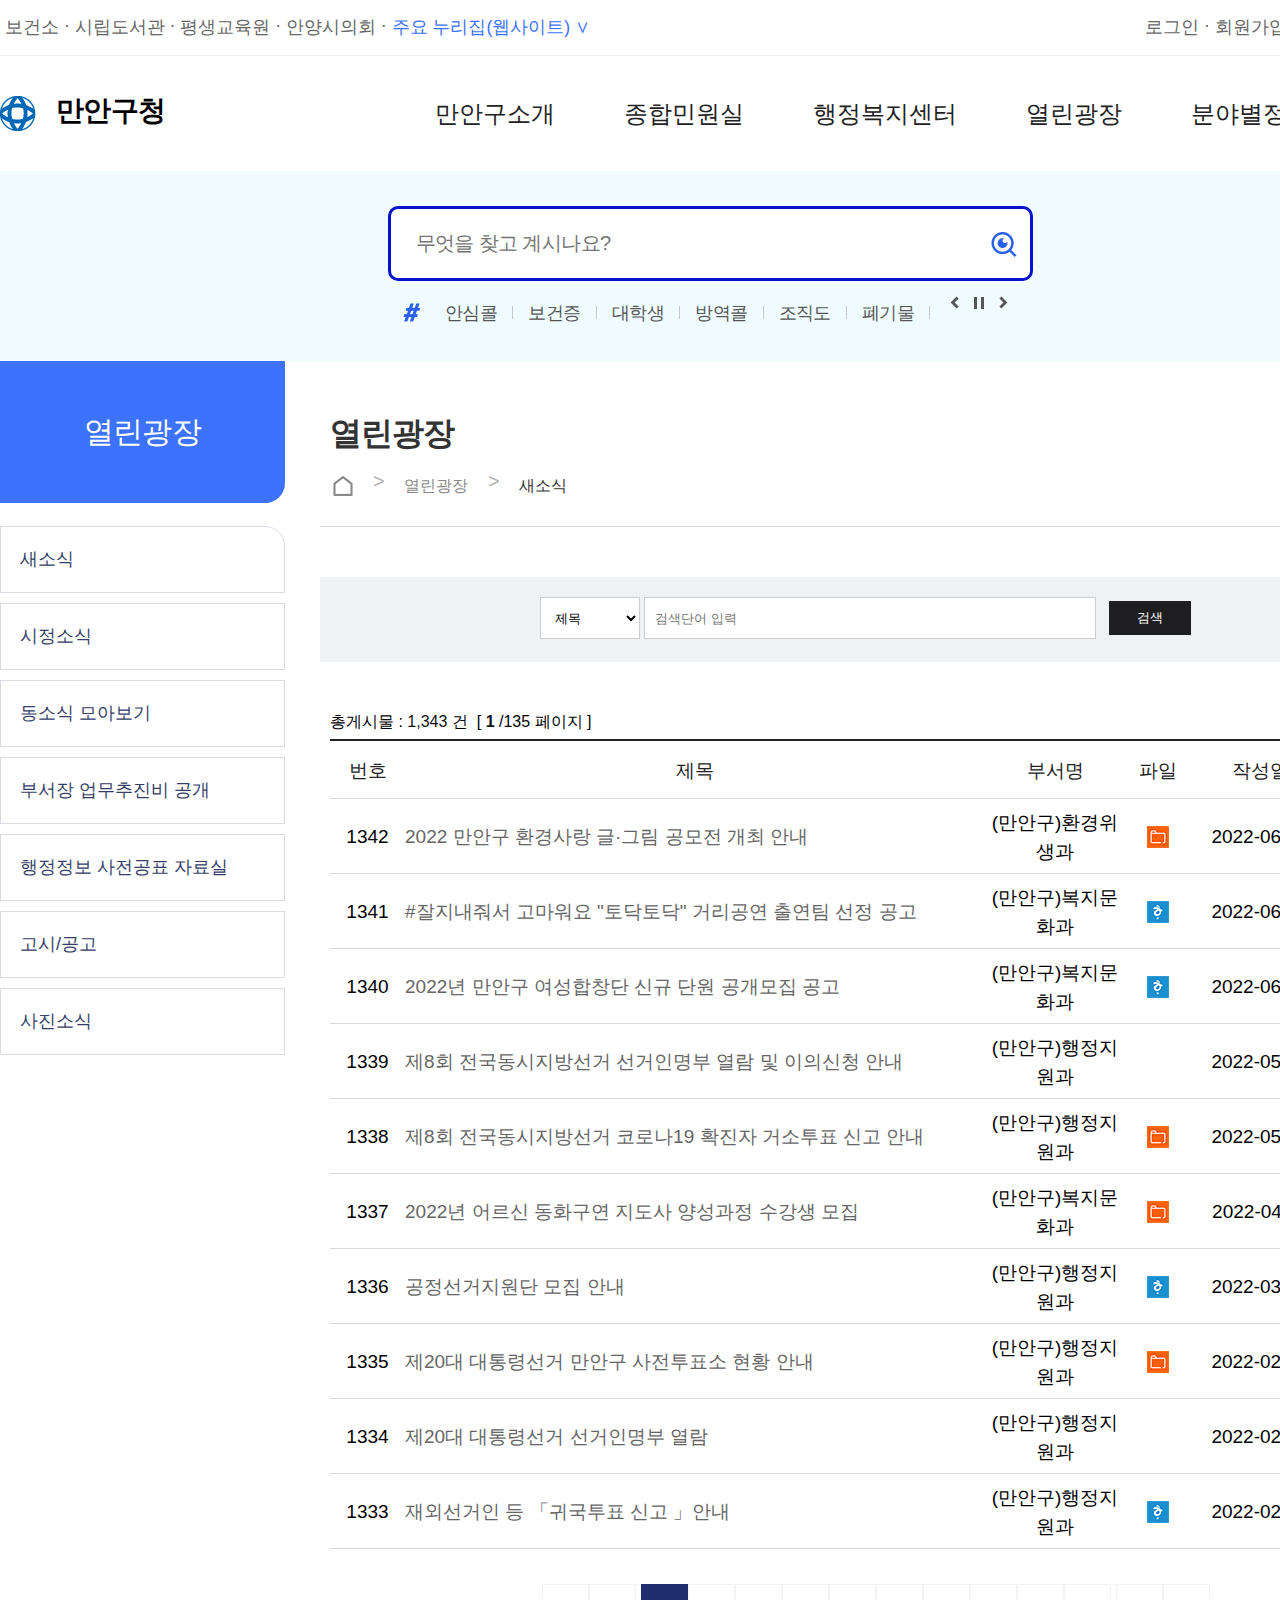
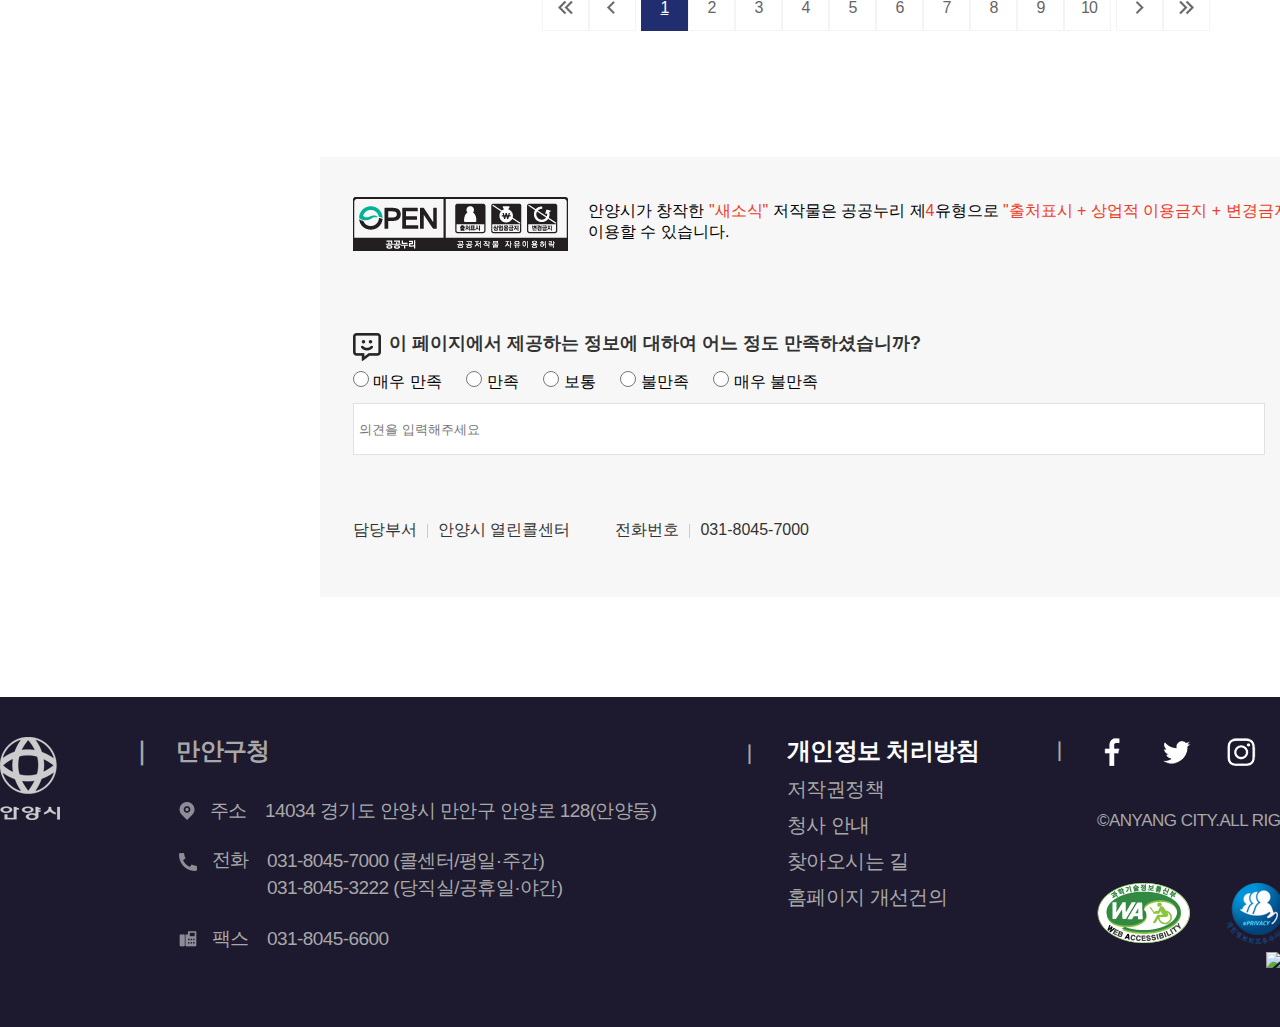
==== commit cf2295fe: "add favicon link" ====
--- a/subPage/sub01/index.html
+++ b/subPage/sub01/index.html
@@ -1,452 +1,753 @@
 ﻿<!DOCTYPE html>
 <html lang="ko">
-<head>
-	<meta charset="UTF-8">
-	<title>만안구청 - 열린광장</title>
-	<meta http-equiv="X-UA-Compatible" content="IE=Edge" />
-	<meta name="viewport" content="width=device-width, initial-scale=1.0" />
-	<meta name="Generator" content="Notepad++" />
-	<meta name="Author" content="김태영"/>
-	<meta name="Keywords" content="김태영, KimTaeYoung, 포트폴리오, 김태영 포트폴리오, portfolio, TaeYoung's portfolio, 프로젝트, Project, 김 태영, 김 태 영, 태영 김, 태영, rla, xo, dud, xodud, HTML5, CSS3, jQuery, 프로젝트, Portfolio, Project, 반응형웹, 반응형웹 포트폴리오, 학생 포트폴리오"/>
-	<meta name="Description" content="김태영의 포트폴리오 사이트입니다. 방문해 주셔서 감사합니다." />
-	<link rel="stylesheet" href="css/style.css"/>
-</head>
-<body>
-	<header id="header" class="cf">
-		<div id="gnbWrap">
-			<div id="gnb">
-				<ul class="gnbLeft">
-					<li class="first"><a href="../../index.html" tabIndex="1">보건소</a></li>
-					<li>&nbsp;&middot;&nbsp;</li>
-					<li><a href="../sub02/index.html" tabIndex="2">시립도서관</a></li>
-					<li>&nbsp;&middot;&nbsp;</li>
-					<li><a href="../sub03/index.html" tabIndex="3">평생교육원</a></li>
-					<li>&nbsp;&middot;&nbsp;</li>
-					<li><a href="../../index.html" tabIndex="4">안양시의회</a></li>
-					<li>&nbsp;&middot;&nbsp;</li>
-					<li class="last"><a href="../sub02/index.html" tabIndex="5">주요 누리집(웹사이트)&nbsp;&or;</a></li>
-				</ul>
-				<ul class="gnbRight">
-					<li><a href="../sub03/index.html" tabIndex="8">LANGUAGE&nbsp;&or;</a></li>
-					<li>&nbsp;&middot;&nbsp;</li>
-					<li><a href="../../index.html" tabIndex="7">회원가입</a></li>
-					<li>&nbsp;&middot;&nbsp;</li>
-					<li><a href="../sub03/index.html" tabIndex="6">로그인</a></li>
-				</ul>
-			</div>
-		</div>		
-		<div id="logoMenuWrap">
-			<div id="menuWrap" class="cf">
-				<div id="logo" class="fl">
-					<a href="../../index.html" tabIndex="9"><div class="logoImg"></div><span class="logoTitle">만안구청</span></a>
-				</div>
-				<div id="menuTitle" class="fl">
-					<ul>
-						<li class="margin70 oneDepth1"><a href="../sub03/index.html" tabIndex="10">만안구소개</a>
-							<div class="twoDepthWrap">
-								<div class="twoDepthText">
-									<ul class="twoDepth1">
-										<li><a href="../../index.html" tabIndex="11">구청장실</a></li>
-										<li><a href="../sub02/index.html" tabIndex="12">지명유래</a></li>
-										<li><a href="../sub03/index.html" tabIndex="13">행정구역변천사</a></li>
-										<li><a href="../../index.html" tabIndex="14">일반현황</a></li>
-										<li><a href="../sub02/index.html" tabIndex="15">조직 및 업무</a></li>
-										<li><a href="../sub03/index.html" tabIndex="16">주요전화번호</a></li>
-										<li><a href="../../index.html" tabIndex="17">청사안내도</a></li>
-										<li><a href="../sub02/index.html" tabIndex="18">오시는길</a></li>
-										<li><a href="../sub03/index.html" tabIndex="19">만안구관내도</a></li>
-									</ul>
-								</div>
-							</div>
-						</li>
-						<li class="margin70 oneDepth2"><a href="../../index.html" tabIndex="20">종합민원실</a>
-							<div class="twoDepthWrap">
-								<div class="twoDepthText">
-									<ul class="twoDepth2">
-										<li><a href="../../index.html" tabIndex="21">민원신청</a></li>
-										<li><a href="../sub02/index.html" tabIndex="22">민원발급</a></li>
-										<li><a href="../sub03/index.html" tabIndex="23">민원안내</a></li>
-										<li><a href="../../index.html" tabIndex="24">부동산중개업소 자율점검</a></li>
-									</ul>
-								</div>
-							</div>
-						</li>
-						<li class="margin70 oneDepth3"><a href="../sub02/index.html" tabIndex="25">행정복지센터</a>
-							<div class="twoDepthWrap">
-								<div class="twoDepthText">
-									<ul class="twoDepth3">
-										<li><a href="../sub02/index.html" tabIndex="26">안양1동</a></li>
-										<li><a href="../sub03/index.html" tabIndex="27">안양2동</a></li>
-										<li><a href="../../index.html" tabIndex="28">안양3동</a></li>
-										<li><a href="../sub02/index.html" tabIndex="29">안양4동</a></li>
-										<li><a href="../sub03/index.html" tabIndex="30">안양5동</a></li>
-										<li><a href="../../index.html" tabIndex="31">안양6동</a></li>
-										<li><a href="../sub02/index.html" tabIndex="32">안양7동</a></li>
-										<li><a href="../sub03/index.html" tabIndex="33">안양8동</a></li>
-										<li><a href="../../index.html" tabIndex="34">안양9동</a></li>
-										<li><a href="../sub02/index.html" tabIndex="35">석수1동</a></li>
-										<li><a href="../sub03/index.html" tabIndex="36">석수2동</a></li>
-										<li><a href="../../index.html" tabIndex="37">석수3동</a></li>
-										<li><a href="../sub02/index.html" tabIndex="38">박달1동</a></li>
-										<li><a href="../sub03/index.html" tabIndex="39">박달2동</a></li>
-									</ul>
-								</div>
-							</div>
-						</li>
-						<li class="margin70 oneDepth4"><a href="../sub03/index.html" tabIndex="40">열린광장</a>
-							<div class="twoDepthWrap">
-								<div class="twoDepthText">
-									<ul class="twoDepth4">
-										<li><a href="../../index.html" tabIndex="41">새소식</a></li>
-										<li><a href="../sub02/index.html" tabIndex="42">시청소식</a></li>
-										<li><a href="../sub03/index.html" tabIndex="43">동소식 모아보기</a></li>
-										<li><a href="../../index.html" tabIndex="44">부서장 업무추진비 공개</a></li>
-										<li><a href="../sub02/index.html" tabIndex="45">행정정보 사전공표 자료실</a></li>
-										<li><a href="../sub03/index.html" tabIndex="46">고시/공고</a></li>
-										<li><a href="../../index.html" tabIndex="47">사진소식</a></li>
-									</ul>
-								</div>
-							</div>
-						</li>
-						<li class="margin70 oneDepth5"><a href="../sub03/index.html" tabIndex="48">분야별정보</a>
-							<div class="twoDepthWrap">
-								<div class="twoDepthText">
-									<ul class="twoDepth5">
-										<li><a href="../sub02/index.html" tabIndex="49">소비자/경제</a></li>
-										<li><a href="../sub03/index.html" tabIndex="50">문화/관광/체육</a></li>
-										<li><a href="../../index.html" tabIndex="51">복지</a></li>
-										<li><a href="../sub02/index.html" tabIndex="52">교육</a></li>
-										<li><a href="../sub03/index.html" tabIndex="53">환경/보건/위생</a></li>
-										<li><a href="../../index.html" tabIndex="54">재난/안전</a></li>
-										<li><a href="../sub02/index.html" tabIndex="55">교통</a></li>
-									</ul>
-								</div>
-							</div>
-						</li>
-						<li><a href="../sub03/index.html" tabIndex="56"><div class="sitemapImg"></div></a></li>
-					</ul> 
-				</div>
-			</div>
-		</div>
-		<div id="searchBoxWrap">
-			<div id="searchBox">
-				<h2 class="blind">검색</h2>
-				<div class="searchBox">
-					<form name="searchNeoForm" id="searchNeoForm" method="get">
-						<fieldset>
-							<legend>검색</legend>
-							<div class="searchForm">
-								<label>
-									<input type="search" class="searchQuery" name="query" id="searchQuery" title="검색어" placeholder="무엇을 찾고 계시나요?"/>
-								</label>
-								<input type="submit" title="검색" value="검색" class="searchSubmit"/>
-							</div>
-						</fieldset>
-					</form>
-				</div>
-				<div class="searchKeyword">
-					<h3 class="blind">인기검색어</h3>
-					<div class="keyword">
-						<div class="keywordList">
-							<div class="keywordTxt">
-								<ul>
-									<li><a href="../sub02/index.html" tabIndex="57">안심콜</a></li>
-									<li><a href="../sub03/index.html" tabIndex="58">보건증</a></li>
-									<li><a href="../../index.html" tabIndex="59">대학생</a></li>
-									<li><a href="../sub02/index.html" tabIndex="60">방역콜</a></li>
-									<li><a href="../sub03/index.html" tabIndex="61">조직도</a></li>
-									<li><a href="../../index.html" tabIndex="62">폐기물</a></li>
-								</ul>
-							</div>
-						</div>
-					</div>
-					<div class="keywordControl">
-						<button class="prevBtn"></button>
-						<button class="autoBtn"></button>
-						<button class="nextBtn"></button>
-					</div>
-				</div>
-			</div>			
-		</div>
-	</header>
-		
-	<div id="container" class="cf">
-		<div id="noticeBoardWrap">
-			<div id="sideMenu">
-				<div class="sideMenuTitle">
-					<strong>열린광장</strong>
-				</div>
-				<div class="sideMenuContents">
-					<ul>
-						<li class="menuTitle firstMenu"><a href="../sub02/index.html" class="menuTitleText" tabIndex="63">새소식</a></li>
-						<li class="menuTitle"><a href="../sub03/index.html" class="menuTitleText" tabIndex="64">시정소식</a></li>
-						<li class="menuTitle"><a href="../../index.html" class="menuTitleText" tabIndex="65">동소식 모아보기</a></li>
-						<li class="menuTitle"><a href="../sub02/index.html" class="menuTitleText" tabIndex="66">부서장 업무추진비 공개</a></li>
-						<li class="menuTitle"><a href="../sub03/index.html" class="menuTitleText" tabIndex="67">행정정보 사전공표 자료실</a></li>
-						<li class="menuTitle"><a href="../../index.html" class="menuTitleText" tabIndex="68">고시/공고</a></li>
-						<li class="menuTitle"><a href="../sub02/index.html" class="menuTitleText" tabIndex="69">사진소식</a></li>
-					</ul>
-				</div>
-			</div>
-			<section id="noticeBoard">
-				<div id="noticeHead">
-					<div class="noticeHeadTitle">
-						<h2>열린광장</h2>
-					</div>
-					<div class="breadCrumbs">
-						<ul>
-							<li><div class="homeIcon"></div></li>
-							<li class="next"><span>열린광장</span></li>
-							<li class="next last"><span>새소식</span></li>
-						</ul>
-					</div>
-				</div>
-				<div id="boardSearchWrap">
-					<div class="searchMenu">
-						<div class="searchForm">
-							<div class="searchFormGroup">
-								<select name="searchCategory" id="searchCategory" class="searchInput" title="검색영역선택">
-									<option value="title">제목</option>
-									<option value="txt">내용</option>
-								</select>
-								<input type="text" name="searchKeyword" id="searchKeyword" class="searchTxtInput" title="검색단어 입력" placeholder="검색단어 입력"/>
-								<span>
-									<button type="submit" class="searchBtn black" >검색</button>
-								</span>
-							</div>
-						</div>
-					</div>
-				</div>
-				<div id="totalPost">
-					<span class="postAll">
-						총게시물 :
-						<em class="black">1,343</em>
-						건
-					</span>
-					&nbsp;[
-					<em class="currentPage">1</em>
-					/135 페이지 ]
-				</div>
-				<div id="postContents" class="fl">
-					<div class="contentTitle">
-						<div class="num">번호</div>
-						<div class="title">제목</div>
-						<div class="dept">부서명</div>
-						<div class="file">파일</div>
-						<div class="date">작성일</div>
-						<div class="view">조회수</div>
-					</div>
-					<div class="postInfo">
-						<div class="postNum">1342</div>
-						<div class="postTitle"><a href="../sub03/index.html" tabIndex="70">2022 만안구 환경사랑 글·그림 공모전 개최 안내</a></div>
-						<div class="postDept"><span>(만안구)환경위생과</span></div>
-						<div class="postFile imgFolder"></div>
-						<div class="postDate">2022-06-16</div>
-						<div class="postView">95</div>
-					</div>
-					<div class="postInfo">
-						<div class="postNum">1341</div>
-						<div class="postTitle"><a href="../../index.html" tabIndex="71">#잘지내줘서 고마워요 "토닥토닥" 거리공연 출연팀 선정 공고</a></div>
-						<div class="postDept"><span>(만안구)복지문화과</span></div>
-						<div class="postFile imgHwp"></div>
-						<div class="postDate">2022-06-08</div>
-						<div class="postView">63</div>
-					</div>
-					<div class="postInfo">
-						<div class="postNum">1340</div>
-						<div class="postTitle"><a href="../sub02/index.html" tabIndex="72">2022년 만안구 여성합창단 신규 단원 공개모집 공고</a></div>
-						<div class="postDept"><span>(만안구)복지문화과</span></div>
-						<div class="postFile imgHwp"></div>
-						<div class="postDate">2022-06-08</div>
-						<div class="postView">54</div>
-					</div>
-					<div class="postInfo">
-						<div class="postNum">1339</div>
-						<div class="postTitle"><a href="../sub03/index.html" tabIndex="73">제8회 전국동시지방선거 선거인명부 열람 및 이의신청 안내</a></div>
-						<div class="postDept"><span>(만안구)행정지원과</span></div>
-						<div class="postFile"></div>
-						<div class="postDate">2022-05-13</div>
-						<div class="postView">46</div>
-					</div>
-					<div class="postInfo">
-						<div class="postNum">1338</div>
-						<div class="postTitle"><a href="../../index.html" tabIndex="74">제8회 전국동시지방선거 코로나19 확진자 거소투표 신고 안내</a></div>
-						<div class="postDept"><span>(만안구)행정지원과</span></div>
-						<div class="postFile imgFolder"></div>
-						<div class="postDate">2022-05-13</div>
-						<div class="postView">31</div>
-					</div>
-					<div class="postInfo">
-						<div class="postNum">1337</div>
-						<div class="postTitle"><a href="../sub02/index.html" tabIndex="75">2022년 어르신 동화구연 지도사 양성과정 수강생 모집</a></div>
-						<div class="postDept"><span>(만안구)복지문화과</span></div>
-						<div class="postFile imgFolder"></div>
-						<div class="postDate">2022-04-11	</div>
-						<div class="postView">138</div>
-					</div>
-					<div class="postInfo">
-						<div class="postNum">1336</div>
-						<div class="postTitle"><a href="../sub03/index.html" tabIndex="76">공정선거지원단 모집 안내</a></div>
-						<div class="postDept"><span>(만안구)행정지원과</span></div>
-						<div class="postFile imgHwp"></div>
-						<div class="postDate">2022-03-14	</div>
-						<div class="postView">194</div>
-					</div>
-					<div class="postInfo">
-						<div class="postNum">1335</div>
-						<div class="postTitle"><a href="../../index.html" tabIndex="77">제20대 대통령선거 만안구 사전투표소 현황 안내</a></div>
-						<div class="postDept"><span>(만안구)행정지원과</span></div>
-						<div class="postFile imgFolder"></div>
-						<div class="postDate">2022-02-26</div>
-						<div class="postView">135</div>
-					</div>
-					<div class="postInfo">
-						<div class="postNum">1334</div>
-						<div class="postTitle"><a href="../sub02/index.html" tabIndex="78">제20대 대통령선거 선거인명부 열람</a></div>
-						<div class="postDept"><span>(만안구)행정지원과</span></div>
-						<div class="postFile"></div>
-						<div class="postDate">2022-02-26</div>
-						<div class="postView">76</div>
-					</div>
-					<div class="postInfo">
-						<div class="postNum">1333</div>
-						<div class="postTitle"><a href="../sub03/index.html" tabIndex="79">재외선거인 등 「귀국투표 신고 」안내</a></div>
-						<div class="postDept"><span>(만안구)행정지원과</span></div>
-						<div class="postFile imgHwp"></div>
-						<div class="postDate">2022-02-14</div>
-						<div class="postView">43</div>
-					</div>
-				</div>
-				<div id="pagination">
-					<div class="imgPprev"><a href="../../index.html" tabIndex="80">처음페이지</a></div>
-					<div class="imgPrev"><a href="../sub02/index.html" tabIndex="81">이전페이지</a></div>
-					<span class="split"></span>
-					<div class="active"><a href="../sub03/index.html" tabIndex="82" class="active">1</a></div>
-					<div><a href="../../index.html" tabIndex="83">2</a></div>
-					<div><a href="../sub02/index.html" tabIndex="84">3</a></div>
-					<div><a href="../sub03/index.html" tabIndex="85">4</a></div>
-					<div><a href="../../index.html" tabIndex="86">5</a></div>
-					<div><a href="../sub02/index.html" tabIndex="87">6</a></div>
-					<div><a href="../sub03/index.html" tabIndex="88">7</a></div>
-					<div><a href="../../index.html" tabIndex="89">8</a></div>
-					<div><a href="../sub02/index.html" tabIndex="90">9</a></div>
-					<div><a href="../sub03/index.html" tabIndex="91">10</a></div>
-					<span class="split"></span>
-					<div class="imgNext"><a href="../../index.html" tabIndex="92">다음페이지</a></div>
-					<div class="imgNnext"><a href="../sub02/index.html" tabIndex="93">끝페이지</a></div>
-				</div>
-				<div id="satisfaction">
-					<div class="koglOpen">
-						<div class="koglImg"></div>
-						<p>안양시가 창작한 <span>"새소식"</span> 저작물은 공공누리 제<span>4</span>유형으로 <span>"출처표시 + 상업적 이용금지 + 변경금지"</span> 조건에 따라 이용할 수 있습니다.
-						</p>
-					</div>
-					<div class="questionWrap">
-						<p class="question">이 페이지에서 제공하는 정보에 대하여 어느 정도 만족하셨습니까?</p>
-						<form method="post" name="contentEval" id="contentEval">
-							<fieldset>
-								<div class="inputRadio">
-									<label for="value5">
-										<input type="radio" name="eval" id="value5"/>
-										매우 만족
-									</label>
-									<label for="value4">
-										<input type="radio" name="eval" id="value4"/>
-										만족
-									</label>
-									<label for="value3">
-										<input type="radio" name="eval" id="value3"/>
-										보통
-									</label>
-									<label for="value2">
-										<input type="radio" name="eval" id="value2"/>
-										불만족
-									</label>							
-									<label for="value1">
-										<input type="radio" name="eval" id="value1"/>
-										매우 불만족
-									</label>
-								</div>
-								<div class="opinion">
-									<input type="text" name="contentOpinion" id="contentOpinion" title="의견을 입력해주세요" placeholder="의견을 입력해주세요"/>
-								</div>
-								<span>
-									<input type="submit" value="의견등록" id="mainOpnion"/>
-								</span>
-							</fieldset>
-						</form>
-					</div>
-					<h3 class="blind">담당자 정보</h3>
-					<div class="managerInfoWrap">
-						<ul>
-							<li class="dept">
-								<span>담당부서</span>안양시 열린콜센터
-							</li>
-							<li class="call">
-								<span>전화번호</span>031-8045-7000
-							</li>							
-						</ul>
-					</div>
-				</div>
-			</section>
-		</div>
-	</div>
-	
-	<footer id="footerWrap" class="cf">
-		<div id="footer">
-			<div id="footerLogo" class="fl">
-				<div class="fLogoImg"></div>
-			</div>
-			<div id="ayAddress" class="fl">
-				<h3>만안구청</h3>
-				<ul class="ayInfo">
-					<li class="ayAddress">
-						<div class="addressImg"></div>
-						<span class="title">주소</span>
-						<span class="text">14034 경기도 안양시 만안구 안양로 128(안양동)</span>
-					</li>
-					<li class="ayContact">
-						<div class="contactImg"></div>
-						<span class="title">전화</span>
-						<span class="text">031-8045-7000 (콜센터/평일·주간)<br/>031-8045-3222 (당직실/공휴일·야간)</span>
-					</li>
-					<li class="ayFax">
-						<div class="faxImg"></div>
-						<span class="title">팩스</span>
-						<span class="text">031-8045-6600</span>
-					</li>
-				</ul>
-			</div>
-			<div id="privacyPolicy" class="fl">
-				<h3><a href="../sub03/index.html" tabIndex="94">개인정보 처리방침</a></h3>
-				<ul>
-					<li class="policy"><a href="../../index.html" tabIndex="95">저작권정책</a></li>
-					<li class="policy"><a href="../sub02/index.html" tabIndex="96">청사 안내</a></li>
-					<li class="policy"><a href="../sub03/index.html" tabIndex="97">찾아오시는 길</a></li>
-					<li class="policy"><a href="../../index.html" tabIndex="98">홈페이지 개선건의</a></li>
-				</ul>
-			</div>
-			<div id="copyright" class="fl">
-				<h3><span class="blind">저작권</span></h3>
-				<ul class="footerSns">
-					<li class="footerFacebook"><a href="../sub02/index.html" tabIndex="99"><div class="facebookImg"></div></a></li>
-					<li class="footerTwitter"><a href="../sub03/index.html" tabIndex="100"><div class="twitterImg"></div></a></li>
-					<li class="footerInstagram"><a href="../../index.html" tabIndex="101"><div class="instagramImg"></div></a></li>
-					<li class="footerYoutube"><a href="../sub02/index.html" tabIndex="102"><div class="youtubeImg"></div></a></li>
-					<li class="footerBlog"><a href="../sub03/index.html" tabIndex="103"><div class="blogImg"></div></a></li>
-				</ul>
-				<p class="copy">&copy;ANYANG CITY.ALL RIGHTS RESERVED.</p>
-				<div class="accessibility"></div>
-				<div class="eprivacy"></div>
-			</div>
-			<p class="fr">
-				<a href="http://jigsaw.w3.org/css-validator/check/referer">
-					<img style="border:0;width:88px;height:31px"
-					src="http://jigsaw.w3.org/css-validator/images/vcss"
-					alt="올바른 CSS입니다!" />
-				</a>
-			</p>		
-		</div>
-	</footer>
-</body>
-</html>+  <head>
+    <meta charset="UTF-8" />
+    <title>만안구청 - 열린광장</title>
+    <meta http-equiv="X-UA-Compatible" content="IE=Edge" />
+    <meta name="viewport" content="width=device-width, initial-scale=1.0" />
+    <meta name="Generator" content="Notepad++" />
+    <meta name="Author" content="김태영" />
+    <meta
+      name="Keywords"
+      content="김태영, KimTaeYoung, 포트폴리오, 김태영 포트폴리오, portfolio, TaeYoung's portfolio, 프로젝트, Project, 김 태영, 김 태 영, 태영 김, 태영, rla, xo, dud, xodud, HTML5, CSS3, jQuery, 프로젝트, Portfolio, Project, 반응형웹, 반응형웹 포트폴리오, 학생 포트폴리오"
+    />
+    <meta
+      name="Description"
+      content="김태영의 포트폴리오 사이트입니다. 방문해 주셔서 감사합니다."
+    />
+    <link rel="shortcut icon" type="image/x-icon" href="images/index.ico" />
+    <link rel="stylesheet" href="css/style.css" />
+  </head>
+  <body>
+    <header id="header" class="cf">
+      <div id="gnbWrap">
+        <div id="gnb">
+          <ul class="gnbLeft">
+            <li class="first">
+              <a href="../../index.html" tabindex="1">보건소</a>
+            </li>
+            <li>&nbsp;&middot;&nbsp;</li>
+            <li><a href="../sub02/index.html" tabindex="2">시립도서관</a></li>
+            <li>&nbsp;&middot;&nbsp;</li>
+            <li><a href="../sub03/index.html" tabindex="3">평생교육원</a></li>
+            <li>&nbsp;&middot;&nbsp;</li>
+            <li><a href="../../index.html" tabindex="4">안양시의회</a></li>
+            <li>&nbsp;&middot;&nbsp;</li>
+            <li class="last">
+              <a href="../sub02/index.html" tabindex="5"
+                >주요 누리집(웹사이트)&nbsp;&or;</a
+              >
+            </li>
+          </ul>
+          <ul class="gnbRight">
+            <li>
+              <a href="../sub03/index.html" tabindex="8">LANGUAGE&nbsp;&or;</a>
+            </li>
+            <li>&nbsp;&middot;&nbsp;</li>
+            <li><a href="../../index.html" tabindex="7">회원가입</a></li>
+            <li>&nbsp;&middot;&nbsp;</li>
+            <li><a href="../sub03/index.html" tabindex="6">로그인</a></li>
+          </ul>
+        </div>
+      </div>
+      <div id="logoMenuWrap">
+        <div id="menuWrap" class="cf">
+          <div id="logo" class="fl">
+            <a href="../../index.html" tabindex="9"
+              ><div class="logoImg"></div>
+              <span class="logoTitle">만안구청</span></a
+            >
+          </div>
+          <div id="menuTitle" class="fl">
+            <ul>
+              <li class="margin70 oneDepth1">
+                <a href="../sub03/index.html" tabindex="10">만안구소개</a>
+                <div class="twoDepthWrap">
+                  <div class="twoDepthText">
+                    <ul class="twoDepth1">
+                      <li>
+                        <a href="../../index.html" tabindex="11">구청장실</a>
+                      </li>
+                      <li>
+                        <a href="../sub02/index.html" tabindex="12">지명유래</a>
+                      </li>
+                      <li>
+                        <a href="../sub03/index.html" tabindex="13"
+                          >행정구역변천사</a
+                        >
+                      </li>
+                      <li>
+                        <a href="../../index.html" tabindex="14">일반현황</a>
+                      </li>
+                      <li>
+                        <a href="../sub02/index.html" tabindex="15"
+                          >조직 및 업무</a
+                        >
+                      </li>
+                      <li>
+                        <a href="../sub03/index.html" tabindex="16"
+                          >주요전화번호</a
+                        >
+                      </li>
+                      <li>
+                        <a href="../../index.html" tabindex="17">청사안내도</a>
+                      </li>
+                      <li>
+                        <a href="../sub02/index.html" tabindex="18">오시는길</a>
+                      </li>
+                      <li>
+                        <a href="../sub03/index.html" tabindex="19"
+                          >만안구관내도</a
+                        >
+                      </li>
+                    </ul>
+                  </div>
+                </div>
+              </li>
+              <li class="margin70 oneDepth2">
+                <a href="../../index.html" tabindex="20">종합민원실</a>
+                <div class="twoDepthWrap">
+                  <div class="twoDepthText">
+                    <ul class="twoDepth2">
+                      <li>
+                        <a href="../../index.html" tabindex="21">민원신청</a>
+                      </li>
+                      <li>
+                        <a href="../sub02/index.html" tabindex="22">민원발급</a>
+                      </li>
+                      <li>
+                        <a href="../sub03/index.html" tabindex="23">민원안내</a>
+                      </li>
+                      <li>
+                        <a href="../../index.html" tabindex="24"
+                          >부동산중개업소 자율점검</a
+                        >
+                      </li>
+                    </ul>
+                  </div>
+                </div>
+              </li>
+              <li class="margin70 oneDepth3">
+                <a href="../sub02/index.html" tabindex="25">행정복지센터</a>
+                <div class="twoDepthWrap">
+                  <div class="twoDepthText">
+                    <ul class="twoDepth3">
+                      <li>
+                        <a href="../sub02/index.html" tabindex="26">안양1동</a>
+                      </li>
+                      <li>
+                        <a href="../sub03/index.html" tabindex="27">안양2동</a>
+                      </li>
+                      <li>
+                        <a href="../../index.html" tabindex="28">안양3동</a>
+                      </li>
+                      <li>
+                        <a href="../sub02/index.html" tabindex="29">안양4동</a>
+                      </li>
+                      <li>
+                        <a href="../sub03/index.html" tabindex="30">안양5동</a>
+                      </li>
+                      <li>
+                        <a href="../../index.html" tabindex="31">안양6동</a>
+                      </li>
+                      <li>
+                        <a href="../sub02/index.html" tabindex="32">안양7동</a>
+                      </li>
+                      <li>
+                        <a href="../sub03/index.html" tabindex="33">안양8동</a>
+                      </li>
+                      <li>
+                        <a href="../../index.html" tabindex="34">안양9동</a>
+                      </li>
+                      <li>
+                        <a href="../sub02/index.html" tabindex="35">석수1동</a>
+                      </li>
+                      <li>
+                        <a href="../sub03/index.html" tabindex="36">석수2동</a>
+                      </li>
+                      <li>
+                        <a href="../../index.html" tabindex="37">석수3동</a>
+                      </li>
+                      <li>
+                        <a href="../sub02/index.html" tabindex="38">박달1동</a>
+                      </li>
+                      <li>
+                        <a href="../sub03/index.html" tabindex="39">박달2동</a>
+                      </li>
+                    </ul>
+                  </div>
+                </div>
+              </li>
+              <li class="margin70 oneDepth4">
+                <a href="../sub03/index.html" tabindex="40">열린광장</a>
+                <div class="twoDepthWrap">
+                  <div class="twoDepthText">
+                    <ul class="twoDepth4">
+                      <li>
+                        <a href="../../index.html" tabindex="41">새소식</a>
+                      </li>
+                      <li>
+                        <a href="../sub02/index.html" tabindex="42">시청소식</a>
+                      </li>
+                      <li>
+                        <a href="../sub03/index.html" tabindex="43"
+                          >동소식 모아보기</a
+                        >
+                      </li>
+                      <li>
+                        <a href="../../index.html" tabindex="44"
+                          >부서장 업무추진비 공개</a
+                        >
+                      </li>
+                      <li>
+                        <a href="../sub02/index.html" tabindex="45"
+                          >행정정보 사전공표 자료실</a
+                        >
+                      </li>
+                      <li>
+                        <a href="../sub03/index.html" tabindex="46"
+                          >고시/공고</a
+                        >
+                      </li>
+                      <li>
+                        <a href="../../index.html" tabindex="47">사진소식</a>
+                      </li>
+                    </ul>
+                  </div>
+                </div>
+              </li>
+              <li class="margin70 oneDepth5">
+                <a href="../sub03/index.html" tabindex="48">분야별정보</a>
+                <div class="twoDepthWrap">
+                  <div class="twoDepthText">
+                    <ul class="twoDepth5">
+                      <li>
+                        <a href="../sub02/index.html" tabindex="49"
+                          >소비자/경제</a
+                        >
+                      </li>
+                      <li>
+                        <a href="../sub03/index.html" tabindex="50"
+                          >문화/관광/체육</a
+                        >
+                      </li>
+                      <li><a href="../../index.html" tabindex="51">복지</a></li>
+                      <li>
+                        <a href="../sub02/index.html" tabindex="52">교육</a>
+                      </li>
+                      <li>
+                        <a href="../sub03/index.html" tabindex="53"
+                          >환경/보건/위생</a
+                        >
+                      </li>
+                      <li>
+                        <a href="../../index.html" tabindex="54">재난/안전</a>
+                      </li>
+                      <li>
+                        <a href="../sub02/index.html" tabindex="55">교통</a>
+                      </li>
+                    </ul>
+                  </div>
+                </div>
+              </li>
+              <li>
+                <a href="../sub03/index.html" tabindex="56"
+                  ><div class="sitemapImg"></div
+                ></a>
+              </li>
+            </ul>
+          </div>
+        </div>
+      </div>
+      <div id="searchBoxWrap">
+        <div id="searchBox">
+          <h2 class="blind">검색</h2>
+          <div class="searchBox">
+            <form name="searchNeoForm" id="searchNeoForm" method="get">
+              <fieldset>
+                <legend>검색</legend>
+                <div class="searchForm">
+                  <label>
+                    <input
+                      type="search"
+                      class="searchQuery"
+                      name="query"
+                      id="searchQuery"
+                      title="검색어"
+                      placeholder="무엇을 찾고 계시나요?"
+                    />
+                  </label>
+                  <input
+                    type="submit"
+                    title="검색"
+                    value="검색"
+                    class="searchSubmit"
+                  />
+                </div>
+              </fieldset>
+            </form>
+          </div>
+          <div class="searchKeyword">
+            <h3 class="blind">인기검색어</h3>
+            <div class="keyword">
+              <div class="keywordList">
+                <div class="keywordTxt">
+                  <ul>
+                    <li>
+                      <a href="../sub02/index.html" tabindex="57">안심콜</a>
+                    </li>
+                    <li>
+                      <a href="../sub03/index.html" tabindex="58">보건증</a>
+                    </li>
+                    <li><a href="../../index.html" tabindex="59">대학생</a></li>
+                    <li>
+                      <a href="../sub02/index.html" tabindex="60">방역콜</a>
+                    </li>
+                    <li>
+                      <a href="../sub03/index.html" tabindex="61">조직도</a>
+                    </li>
+                    <li><a href="../../index.html" tabindex="62">폐기물</a></li>
+                  </ul>
+                </div>
+              </div>
+            </div>
+            <div class="keywordControl">
+              <button class="prevBtn"></button>
+              <button class="autoBtn"></button>
+              <button class="nextBtn"></button>
+            </div>
+          </div>
+        </div>
+      </div>
+    </header>
+
+    <div id="container" class="cf">
+      <div id="noticeBoardWrap">
+        <div id="sideMenu">
+          <div class="sideMenuTitle">
+            <strong>열린광장</strong>
+          </div>
+          <div class="sideMenuContents">
+            <ul>
+              <li class="menuTitle firstMenu">
+                <a
+                  href="../sub02/index.html"
+                  class="menuTitleText"
+                  tabindex="63"
+                  >새소식</a
+                >
+              </li>
+              <li class="menuTitle">
+                <a
+                  href="../sub03/index.html"
+                  class="menuTitleText"
+                  tabindex="64"
+                  >시정소식</a
+                >
+              </li>
+              <li class="menuTitle">
+                <a href="../../index.html" class="menuTitleText" tabindex="65"
+                  >동소식 모아보기</a
+                >
+              </li>
+              <li class="menuTitle">
+                <a
+                  href="../sub02/index.html"
+                  class="menuTitleText"
+                  tabindex="66"
+                  >부서장 업무추진비 공개</a
+                >
+              </li>
+              <li class="menuTitle">
+                <a
+                  href="../sub03/index.html"
+                  class="menuTitleText"
+                  tabindex="67"
+                  >행정정보 사전공표 자료실</a
+                >
+              </li>
+              <li class="menuTitle">
+                <a href="../../index.html" class="menuTitleText" tabindex="68"
+                  >고시/공고</a
+                >
+              </li>
+              <li class="menuTitle">
+                <a
+                  href="../sub02/index.html"
+                  class="menuTitleText"
+                  tabindex="69"
+                  >사진소식</a
+                >
+              </li>
+            </ul>
+          </div>
+        </div>
+        <section id="noticeBoard">
+          <div id="noticeHead">
+            <div class="noticeHeadTitle">
+              <h2>열린광장</h2>
+            </div>
+            <div class="breadCrumbs">
+              <ul>
+                <li><div class="homeIcon"></div></li>
+                <li class="next"><span>열린광장</span></li>
+                <li class="next last"><span>새소식</span></li>
+              </ul>
+            </div>
+          </div>
+          <div id="boardSearchWrap">
+            <div class="searchMenu">
+              <div class="searchForm">
+                <div class="searchFormGroup">
+                  <select
+                    name="searchCategory"
+                    id="searchCategory"
+                    class="searchInput"
+                    title="검색영역선택"
+                  >
+                    <option value="title">제목</option>
+                    <option value="txt">내용</option>
+                  </select>
+                  <input
+                    type="text"
+                    name="searchKeyword"
+                    id="searchKeyword"
+                    class="searchTxtInput"
+                    title="검색단어 입력"
+                    placeholder="검색단어 입력"
+                  />
+                  <span>
+                    <button type="submit" class="searchBtn black">검색</button>
+                  </span>
+                </div>
+              </div>
+            </div>
+          </div>
+          <div id="totalPost">
+            <span class="postAll">
+              총게시물 :
+              <em class="black">1,343</em>
+              건
+            </span>
+            &nbsp;[
+            <em class="currentPage">1</em>
+            /135 페이지 ]
+          </div>
+          <div id="postContents" class="fl">
+            <div class="contentTitle">
+              <div class="num">번호</div>
+              <div class="title">제목</div>
+              <div class="dept">부서명</div>
+              <div class="file">파일</div>
+              <div class="date">작성일</div>
+              <div class="view">조회수</div>
+            </div>
+            <div class="postInfo">
+              <div class="postNum">1342</div>
+              <div class="postTitle">
+                <a href="../sub03/index.html" tabindex="70"
+                  >2022 만안구 환경사랑 글·그림 공모전 개최 안내</a
+                >
+              </div>
+              <div class="postDept"><span>(만안구)환경위생과</span></div>
+              <div class="postFile imgFolder"></div>
+              <div class="postDate">2022-06-16</div>
+              <div class="postView">95</div>
+            </div>
+            <div class="postInfo">
+              <div class="postNum">1341</div>
+              <div class="postTitle">
+                <a href="../../index.html" tabindex="71"
+                  >#잘지내줘서 고마워요 "토닥토닥" 거리공연 출연팀 선정 공고</a
+                >
+              </div>
+              <div class="postDept"><span>(만안구)복지문화과</span></div>
+              <div class="postFile imgHwp"></div>
+              <div class="postDate">2022-06-08</div>
+              <div class="postView">63</div>
+            </div>
+            <div class="postInfo">
+              <div class="postNum">1340</div>
+              <div class="postTitle">
+                <a href="../sub02/index.html" tabindex="72"
+                  >2022년 만안구 여성합창단 신규 단원 공개모집 공고</a
+                >
+              </div>
+              <div class="postDept"><span>(만안구)복지문화과</span></div>
+              <div class="postFile imgHwp"></div>
+              <div class="postDate">2022-06-08</div>
+              <div class="postView">54</div>
+            </div>
+            <div class="postInfo">
+              <div class="postNum">1339</div>
+              <div class="postTitle">
+                <a href="../sub03/index.html" tabindex="73"
+                  >제8회 전국동시지방선거 선거인명부 열람 및 이의신청 안내</a
+                >
+              </div>
+              <div class="postDept"><span>(만안구)행정지원과</span></div>
+              <div class="postFile"></div>
+              <div class="postDate">2022-05-13</div>
+              <div class="postView">46</div>
+            </div>
+            <div class="postInfo">
+              <div class="postNum">1338</div>
+              <div class="postTitle">
+                <a href="../../index.html" tabindex="74"
+                  >제8회 전국동시지방선거 코로나19 확진자 거소투표 신고 안내</a
+                >
+              </div>
+              <div class="postDept"><span>(만안구)행정지원과</span></div>
+              <div class="postFile imgFolder"></div>
+              <div class="postDate">2022-05-13</div>
+              <div class="postView">31</div>
+            </div>
+            <div class="postInfo">
+              <div class="postNum">1337</div>
+              <div class="postTitle">
+                <a href="../sub02/index.html" tabindex="75"
+                  >2022년 어르신 동화구연 지도사 양성과정 수강생 모집</a
+                >
+              </div>
+              <div class="postDept"><span>(만안구)복지문화과</span></div>
+              <div class="postFile imgFolder"></div>
+              <div class="postDate">2022-04-11</div>
+              <div class="postView">138</div>
+            </div>
+            <div class="postInfo">
+              <div class="postNum">1336</div>
+              <div class="postTitle">
+                <a href="../sub03/index.html" tabindex="76"
+                  >공정선거지원단 모집 안내</a
+                >
+              </div>
+              <div class="postDept"><span>(만안구)행정지원과</span></div>
+              <div class="postFile imgHwp"></div>
+              <div class="postDate">2022-03-14</div>
+              <div class="postView">194</div>
+            </div>
+            <div class="postInfo">
+              <div class="postNum">1335</div>
+              <div class="postTitle">
+                <a href="../../index.html" tabindex="77"
+                  >제20대 대통령선거 만안구 사전투표소 현황 안내</a
+                >
+              </div>
+              <div class="postDept"><span>(만안구)행정지원과</span></div>
+              <div class="postFile imgFolder"></div>
+              <div class="postDate">2022-02-26</div>
+              <div class="postView">135</div>
+            </div>
+            <div class="postInfo">
+              <div class="postNum">1334</div>
+              <div class="postTitle">
+                <a href="../sub02/index.html" tabindex="78"
+                  >제20대 대통령선거 선거인명부 열람</a
+                >
+              </div>
+              <div class="postDept"><span>(만안구)행정지원과</span></div>
+              <div class="postFile"></div>
+              <div class="postDate">2022-02-26</div>
+              <div class="postView">76</div>
+            </div>
+            <div class="postInfo">
+              <div class="postNum">1333</div>
+              <div class="postTitle">
+                <a href="../sub03/index.html" tabindex="79"
+                  >재외선거인 등 「귀국투표 신고 」안내</a
+                >
+              </div>
+              <div class="postDept"><span>(만안구)행정지원과</span></div>
+              <div class="postFile imgHwp"></div>
+              <div class="postDate">2022-02-14</div>
+              <div class="postView">43</div>
+            </div>
+          </div>
+          <div id="pagination">
+            <div class="imgPprev">
+              <a href="../../index.html" tabindex="80">처음페이지</a>
+            </div>
+            <div class="imgPrev">
+              <a href="../sub02/index.html" tabindex="81">이전페이지</a>
+            </div>
+            <span class="split"></span>
+            <div class="active">
+              <a href="../sub03/index.html" tabindex="82" class="active">1</a>
+            </div>
+            <div><a href="../../index.html" tabindex="83">2</a></div>
+            <div><a href="../sub02/index.html" tabindex="84">3</a></div>
+            <div><a href="../sub03/index.html" tabindex="85">4</a></div>
+            <div><a href="../../index.html" tabindex="86">5</a></div>
+            <div><a href="../sub02/index.html" tabindex="87">6</a></div>
+            <div><a href="../sub03/index.html" tabindex="88">7</a></div>
+            <div><a href="../../index.html" tabindex="89">8</a></div>
+            <div><a href="../sub02/index.html" tabindex="90">9</a></div>
+            <div><a href="../sub03/index.html" tabindex="91">10</a></div>
+            <span class="split"></span>
+            <div class="imgNext">
+              <a href="../../index.html" tabindex="92">다음페이지</a>
+            </div>
+            <div class="imgNnext">
+              <a href="../sub02/index.html" tabindex="93">끝페이지</a>
+            </div>
+          </div>
+          <div id="satisfaction">
+            <div class="koglOpen">
+              <div class="koglImg"></div>
+              <p>
+                안양시가 창작한 <span>"새소식"</span> 저작물은 공공누리
+                제<span>4</span>유형으로
+                <span>"출처표시 + 상업적 이용금지 + 변경금지"</span> 조건에 따라
+                이용할 수 있습니다.
+              </p>
+            </div>
+            <div class="questionWrap">
+              <p class="question">
+                이 페이지에서 제공하는 정보에 대하여 어느 정도 만족하셨습니까?
+              </p>
+              <form method="post" name="contentEval" id="contentEval">
+                <fieldset>
+                  <div class="inputRadio">
+                    <label for="value5">
+                      <input type="radio" name="eval" id="value5" />
+                      매우 만족
+                    </label>
+                    <label for="value4">
+                      <input type="radio" name="eval" id="value4" />
+                      만족
+                    </label>
+                    <label for="value3">
+                      <input type="radio" name="eval" id="value3" />
+                      보통
+                    </label>
+                    <label for="value2">
+                      <input type="radio" name="eval" id="value2" />
+                      불만족
+                    </label>
+                    <label for="value1">
+                      <input type="radio" name="eval" id="value1" />
+                      매우 불만족
+                    </label>
+                  </div>
+                  <div class="opinion">
+                    <input
+                      type="text"
+                      name="contentOpinion"
+                      id="contentOpinion"
+                      title="의견을 입력해주세요"
+                      placeholder="의견을 입력해주세요"
+                    />
+                  </div>
+                  <span>
+                    <input type="submit" value="의견등록" id="mainOpnion" />
+                  </span>
+                </fieldset>
+              </form>
+            </div>
+            <h3 class="blind">담당자 정보</h3>
+            <div class="managerInfoWrap">
+              <ul>
+                <li class="dept"><span>담당부서</span>안양시 열린콜센터</li>
+                <li class="call"><span>전화번호</span>031-8045-7000</li>
+              </ul>
+            </div>
+          </div>
+        </section>
+      </div>
+    </div>
+
+    <footer id="footerWrap" class="cf">
+      <div id="footer">
+        <div id="footerLogo" class="fl">
+          <div class="fLogoImg"></div>
+        </div>
+        <div id="ayAddress" class="fl">
+          <h3>만안구청</h3>
+          <ul class="ayInfo">
+            <li class="ayAddress">
+              <div class="addressImg"></div>
+              <span class="title">주소</span>
+              <span class="text"
+                >14034 경기도 안양시 만안구 안양로 128(안양동)</span
+              >
+            </li>
+            <li class="ayContact">
+              <div class="contactImg"></div>
+              <span class="title">전화</span>
+              <span class="text"
+                >031-8045-7000 (콜센터/평일·주간)<br />031-8045-3222
+                (당직실/공휴일·야간)</span
+              >
+            </li>
+            <li class="ayFax">
+              <div class="faxImg"></div>
+              <span class="title">팩스</span>
+              <span class="text">031-8045-6600</span>
+            </li>
+          </ul>
+        </div>
+        <div id="privacyPolicy" class="fl">
+          <h3>
+            <a href="../sub03/index.html" tabindex="94">개인정보 처리방침</a>
+          </h3>
+          <ul>
+            <li class="policy">
+              <a href="../../index.html" tabindex="95">저작권정책</a>
+            </li>
+            <li class="policy">
+              <a href="../sub02/index.html" tabindex="96">청사 안내</a>
+            </li>
+            <li class="policy">
+              <a href="../sub03/index.html" tabindex="97">찾아오시는 길</a>
+            </li>
+            <li class="policy">
+              <a href="../../index.html" tabindex="98">홈페이지 개선건의</a>
+            </li>
+          </ul>
+        </div>
+        <div id="copyright" class="fl">
+          <h3><span class="blind">저작권</span></h3>
+          <ul class="footerSns">
+            <li class="footerFacebook">
+              <a href="../sub02/index.html" tabindex="99"
+                ><div class="facebookImg"></div
+              ></a>
+            </li>
+            <li class="footerTwitter">
+              <a href="../sub03/index.html" tabindex="100"
+                ><div class="twitterImg"></div
+              ></a>
+            </li>
+            <li class="footerInstagram">
+              <a href="../../index.html" tabindex="101"
+                ><div class="instagramImg"></div
+              ></a>
+            </li>
+            <li class="footerYoutube">
+              <a href="../sub02/index.html" tabindex="102"
+                ><div class="youtubeImg"></div
+              ></a>
+            </li>
+            <li class="footerBlog">
+              <a href="../sub03/index.html" tabindex="103"
+                ><div class="blogImg"></div
+              ></a>
+            </li>
+          </ul>
+          <p class="copy">&copy;ANYANG CITY.ALL RIGHTS RESERVED.</p>
+          <div class="accessibility"></div>
+          <div class="eprivacy"></div>
+        </div>
+        <p class="fr">
+          <a href="http://jigsaw.w3.org/css-validator/check/referer">
+            <img
+              style="border: 0; width: 88px; height: 31px"
+              src="http://jigsaw.w3.org/css-validator/images/vcss"
+              alt="올바른 CSS입니다!"
+            />
+          </a>
+        </p>
+      </div>
+    </footer>
+  </body>
+</html>
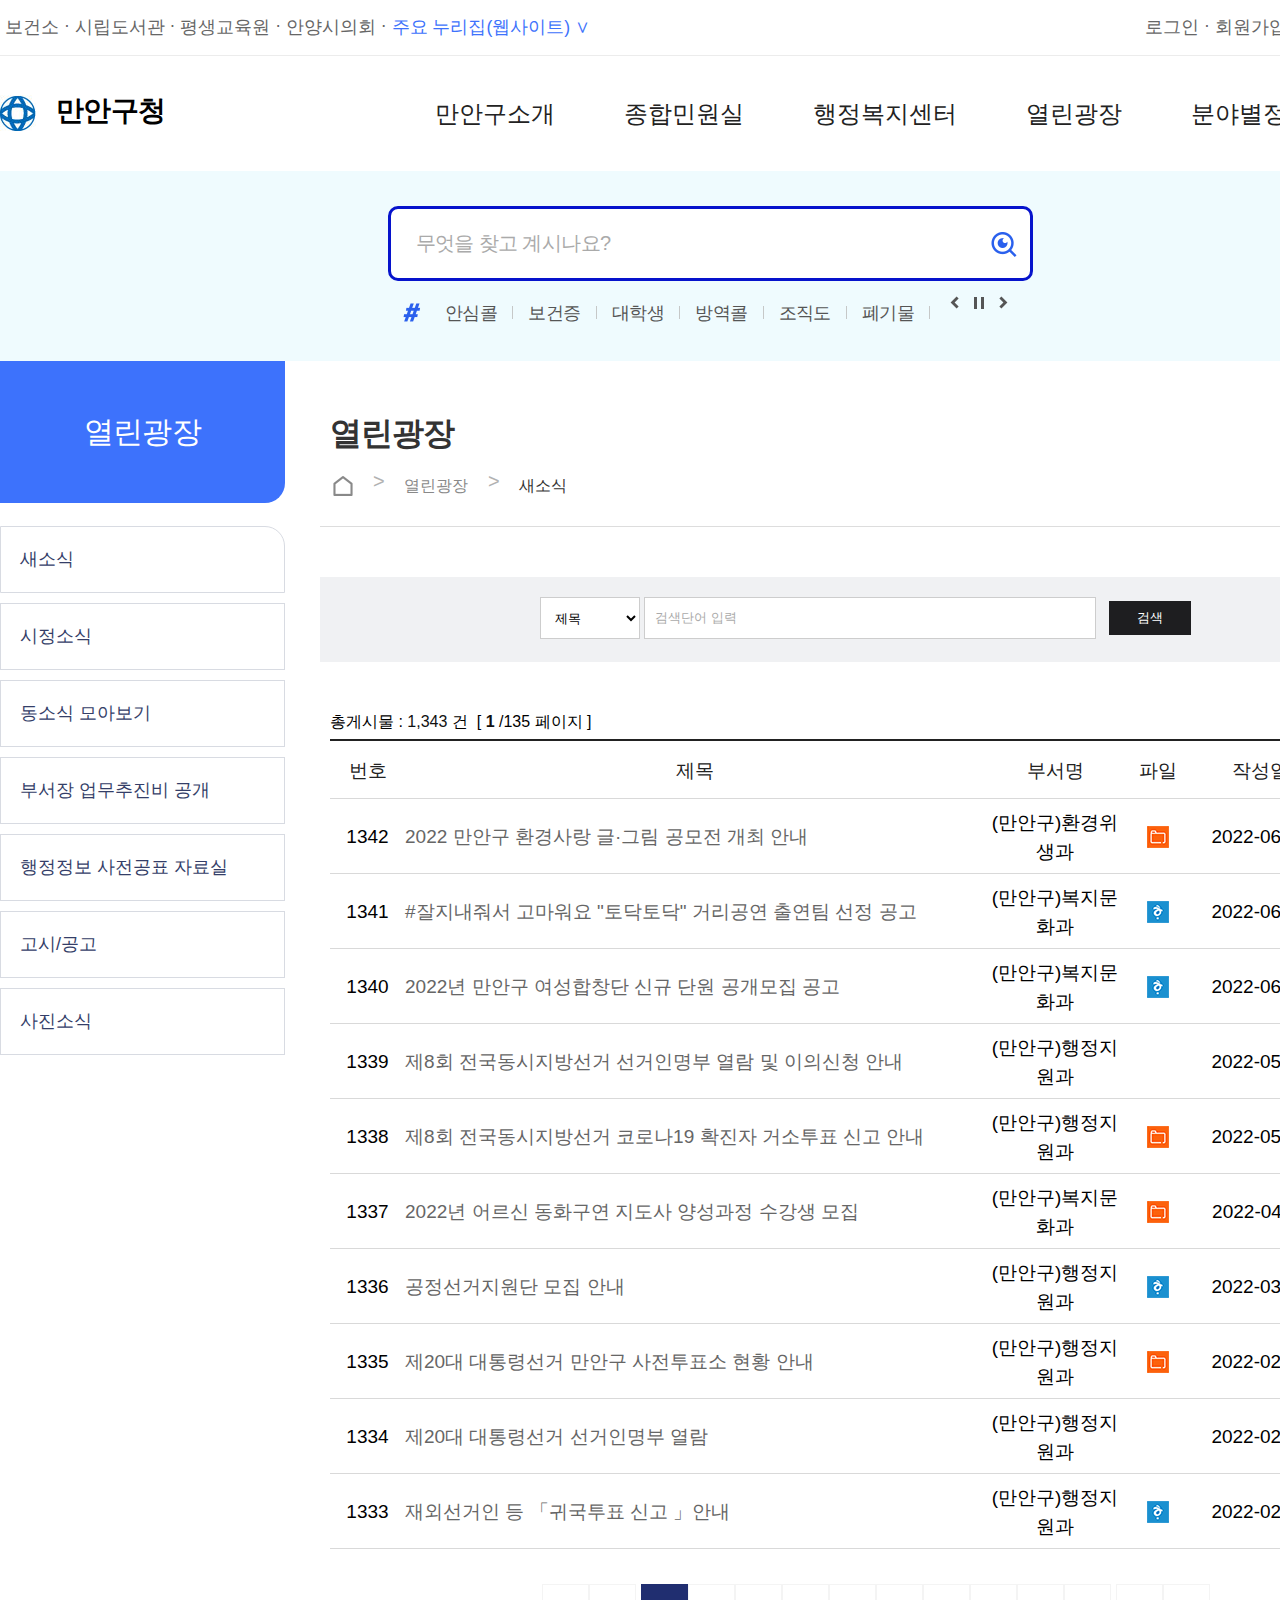
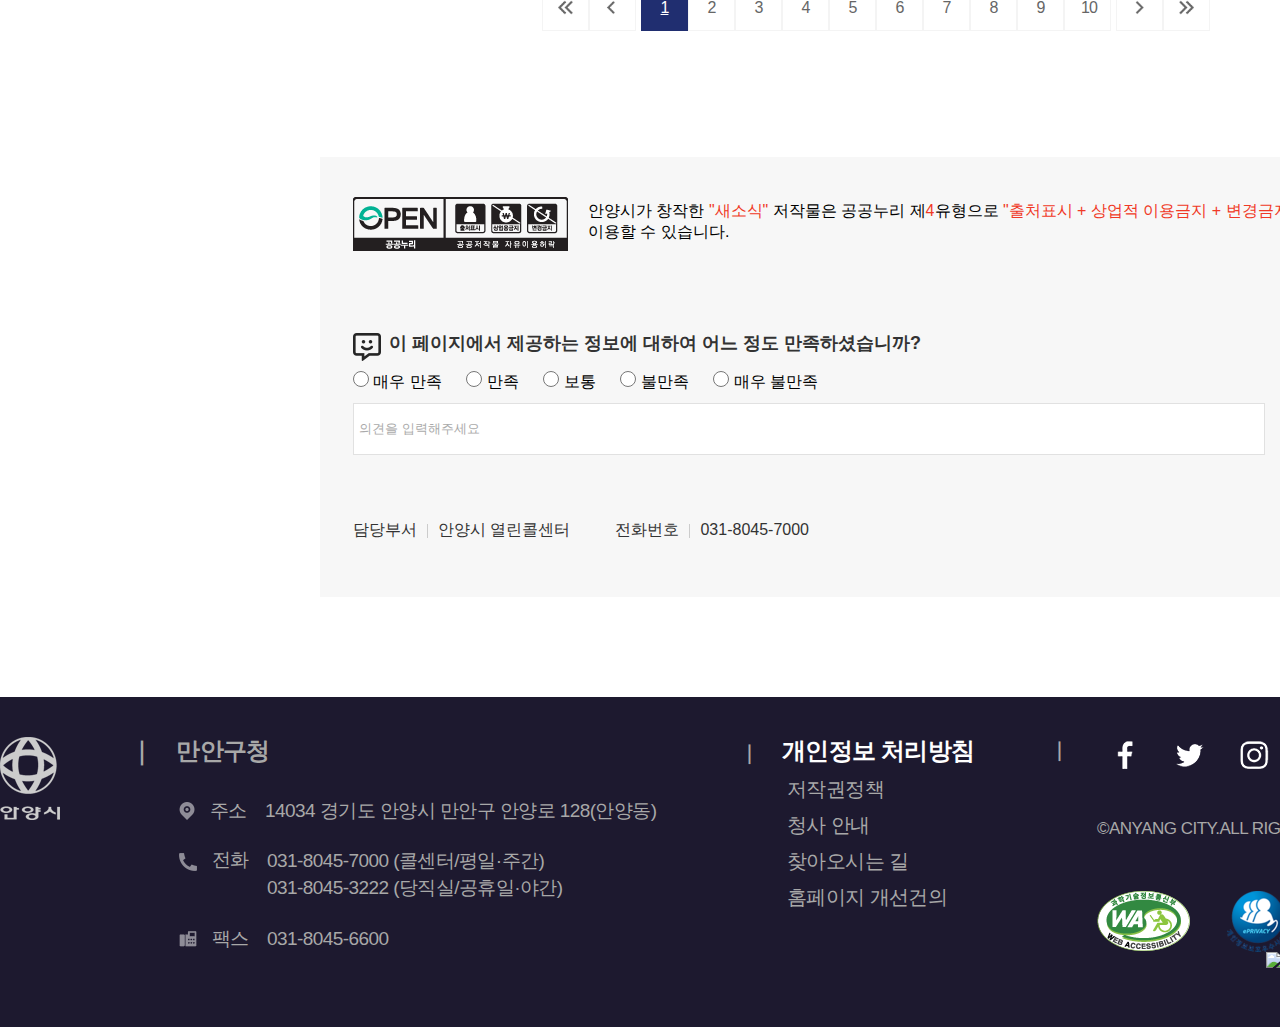
==== commit 4a2596b2: "fix files" ====
--- a/subPage/sub01/index.html
+++ b/subPage/sub01/index.html
@@ -1,753 +1,467 @@
 ﻿<!DOCTYPE html>
 <html lang="ko">
-  <head>
-    <meta charset="UTF-8" />
-    <title>만안구청 - 열린광장</title>
-    <meta http-equiv="X-UA-Compatible" content="IE=Edge" />
-    <meta name="viewport" content="width=device-width, initial-scale=1.0" />
-    <meta name="Generator" content="Notepad++" />
-    <meta name="Author" content="김태영" />
-    <meta
-      name="Keywords"
-      content="김태영, KimTaeYoung, 포트폴리오, 김태영 포트폴리오, portfolio, TaeYoung's portfolio, 프로젝트, Project, 김 태영, 김 태 영, 태영 김, 태영, rla, xo, dud, xodud, HTML5, CSS3, jQuery, 프로젝트, Portfolio, Project, 반응형웹, 반응형웹 포트폴리오, 학생 포트폴리오"
-    />
-    <meta
-      name="Description"
-      content="김태영의 포트폴리오 사이트입니다. 방문해 주셔서 감사합니다."
-    />
-    <link rel="shortcut icon" type="image/x-icon" href="images/index.ico" />
-    <link rel="stylesheet" href="css/style.css" />
-  </head>
-  <body>
-    <header id="header" class="cf">
-      <div id="gnbWrap">
-        <div id="gnb">
-          <ul class="gnbLeft">
-            <li class="first">
-              <a href="../../index.html" tabindex="1">보건소</a>
-            </li>
-            <li>&nbsp;&middot;&nbsp;</li>
-            <li><a href="../sub02/index.html" tabindex="2">시립도서관</a></li>
-            <li>&nbsp;&middot;&nbsp;</li>
-            <li><a href="../sub03/index.html" tabindex="3">평생교육원</a></li>
-            <li>&nbsp;&middot;&nbsp;</li>
-            <li><a href="../../index.html" tabindex="4">안양시의회</a></li>
-            <li>&nbsp;&middot;&nbsp;</li>
-            <li class="last">
-              <a href="../sub02/index.html" tabindex="5"
-                >주요 누리집(웹사이트)&nbsp;&or;</a
-              >
-            </li>
-          </ul>
-          <ul class="gnbRight">
-            <li>
-              <a href="../sub03/index.html" tabindex="8">LANGUAGE&nbsp;&or;</a>
-            </li>
-            <li>&nbsp;&middot;&nbsp;</li>
-            <li><a href="../../index.html" tabindex="7">회원가입</a></li>
-            <li>&nbsp;&middot;&nbsp;</li>
-            <li><a href="../sub03/index.html" tabindex="6">로그인</a></li>
-          </ul>
-        </div>
-      </div>
-      <div id="logoMenuWrap">
-        <div id="menuWrap" class="cf">
-          <div id="logo" class="fl">
-            <a href="../../index.html" tabindex="9"
-              ><div class="logoImg"></div>
-              <span class="logoTitle">만안구청</span></a
-            >
-          </div>
-          <div id="menuTitle" class="fl">
-            <ul>
-              <li class="margin70 oneDepth1">
-                <a href="../sub03/index.html" tabindex="10">만안구소개</a>
-                <div class="twoDepthWrap">
-                  <div class="twoDepthText">
-                    <ul class="twoDepth1">
-                      <li>
-                        <a href="../../index.html" tabindex="11">구청장실</a>
-                      </li>
-                      <li>
-                        <a href="../sub02/index.html" tabindex="12">지명유래</a>
-                      </li>
-                      <li>
-                        <a href="../sub03/index.html" tabindex="13"
-                          >행정구역변천사</a
-                        >
-                      </li>
-                      <li>
-                        <a href="../../index.html" tabindex="14">일반현황</a>
-                      </li>
-                      <li>
-                        <a href="../sub02/index.html" tabindex="15"
-                          >조직 및 업무</a
-                        >
-                      </li>
-                      <li>
-                        <a href="../sub03/index.html" tabindex="16"
-                          >주요전화번호</a
-                        >
-                      </li>
-                      <li>
-                        <a href="../../index.html" tabindex="17">청사안내도</a>
-                      </li>
-                      <li>
-                        <a href="../sub02/index.html" tabindex="18">오시는길</a>
-                      </li>
-                      <li>
-                        <a href="../sub03/index.html" tabindex="19"
-                          >만안구관내도</a
-                        >
-                      </li>
-                    </ul>
-                  </div>
-                </div>
-              </li>
-              <li class="margin70 oneDepth2">
-                <a href="../../index.html" tabindex="20">종합민원실</a>
-                <div class="twoDepthWrap">
-                  <div class="twoDepthText">
-                    <ul class="twoDepth2">
-                      <li>
-                        <a href="../../index.html" tabindex="21">민원신청</a>
-                      </li>
-                      <li>
-                        <a href="../sub02/index.html" tabindex="22">민원발급</a>
-                      </li>
-                      <li>
-                        <a href="../sub03/index.html" tabindex="23">민원안내</a>
-                      </li>
-                      <li>
-                        <a href="../../index.html" tabindex="24"
-                          >부동산중개업소 자율점검</a
-                        >
-                      </li>
-                    </ul>
-                  </div>
-                </div>
-              </li>
-              <li class="margin70 oneDepth3">
-                <a href="../sub02/index.html" tabindex="25">행정복지센터</a>
-                <div class="twoDepthWrap">
-                  <div class="twoDepthText">
-                    <ul class="twoDepth3">
-                      <li>
-                        <a href="../sub02/index.html" tabindex="26">안양1동</a>
-                      </li>
-                      <li>
-                        <a href="../sub03/index.html" tabindex="27">안양2동</a>
-                      </li>
-                      <li>
-                        <a href="../../index.html" tabindex="28">안양3동</a>
-                      </li>
-                      <li>
-                        <a href="../sub02/index.html" tabindex="29">안양4동</a>
-                      </li>
-                      <li>
-                        <a href="../sub03/index.html" tabindex="30">안양5동</a>
-                      </li>
-                      <li>
-                        <a href="../../index.html" tabindex="31">안양6동</a>
-                      </li>
-                      <li>
-                        <a href="../sub02/index.html" tabindex="32">안양7동</a>
-                      </li>
-                      <li>
-                        <a href="../sub03/index.html" tabindex="33">안양8동</a>
-                      </li>
-                      <li>
-                        <a href="../../index.html" tabindex="34">안양9동</a>
-                      </li>
-                      <li>
-                        <a href="../sub02/index.html" tabindex="35">석수1동</a>
-                      </li>
-                      <li>
-                        <a href="../sub03/index.html" tabindex="36">석수2동</a>
-                      </li>
-                      <li>
-                        <a href="../../index.html" tabindex="37">석수3동</a>
-                      </li>
-                      <li>
-                        <a href="../sub02/index.html" tabindex="38">박달1동</a>
-                      </li>
-                      <li>
-                        <a href="../sub03/index.html" tabindex="39">박달2동</a>
-                      </li>
-                    </ul>
-                  </div>
-                </div>
-              </li>
-              <li class="margin70 oneDepth4">
-                <a href="../sub03/index.html" tabindex="40">열린광장</a>
-                <div class="twoDepthWrap">
-                  <div class="twoDepthText">
-                    <ul class="twoDepth4">
-                      <li>
-                        <a href="../../index.html" tabindex="41">새소식</a>
-                      </li>
-                      <li>
-                        <a href="../sub02/index.html" tabindex="42">시청소식</a>
-                      </li>
-                      <li>
-                        <a href="../sub03/index.html" tabindex="43"
-                          >동소식 모아보기</a
-                        >
-                      </li>
-                      <li>
-                        <a href="../../index.html" tabindex="44"
-                          >부서장 업무추진비 공개</a
-                        >
-                      </li>
-                      <li>
-                        <a href="../sub02/index.html" tabindex="45"
-                          >행정정보 사전공표 자료실</a
-                        >
-                      </li>
-                      <li>
-                        <a href="../sub03/index.html" tabindex="46"
-                          >고시/공고</a
-                        >
-                      </li>
-                      <li>
-                        <a href="../../index.html" tabindex="47">사진소식</a>
-                      </li>
-                    </ul>
-                  </div>
-                </div>
-              </li>
-              <li class="margin70 oneDepth5">
-                <a href="../sub03/index.html" tabindex="48">분야별정보</a>
-                <div class="twoDepthWrap">
-                  <div class="twoDepthText">
-                    <ul class="twoDepth5">
-                      <li>
-                        <a href="../sub02/index.html" tabindex="49"
-                          >소비자/경제</a
-                        >
-                      </li>
-                      <li>
-                        <a href="../sub03/index.html" tabindex="50"
-                          >문화/관광/체육</a
-                        >
-                      </li>
-                      <li><a href="../../index.html" tabindex="51">복지</a></li>
-                      <li>
-                        <a href="../sub02/index.html" tabindex="52">교육</a>
-                      </li>
-                      <li>
-                        <a href="../sub03/index.html" tabindex="53"
-                          >환경/보건/위생</a
-                        >
-                      </li>
-                      <li>
-                        <a href="../../index.html" tabindex="54">재난/안전</a>
-                      </li>
-                      <li>
-                        <a href="../sub02/index.html" tabindex="55">교통</a>
-                      </li>
-                    </ul>
-                  </div>
-                </div>
-              </li>
-              <li>
-                <a href="../sub03/index.html" tabindex="56"
-                  ><div class="sitemapImg"></div
-                ></a>
-              </li>
-            </ul>
-          </div>
-        </div>
-      </div>
-      <div id="searchBoxWrap">
-        <div id="searchBox">
-          <h2 class="blind">검색</h2>
-          <div class="searchBox">
-            <form name="searchNeoForm" id="searchNeoForm" method="get">
-              <fieldset>
-                <legend>검색</legend>
-                <div class="searchForm">
-                  <label>
-                    <input
-                      type="search"
-                      class="searchQuery"
-                      name="query"
-                      id="searchQuery"
-                      title="검색어"
-                      placeholder="무엇을 찾고 계시나요?"
-                    />
-                  </label>
-                  <input
-                    type="submit"
-                    title="검색"
-                    value="검색"
-                    class="searchSubmit"
-                  />
-                </div>
-              </fieldset>
-            </form>
-          </div>
-          <div class="searchKeyword">
-            <h3 class="blind">인기검색어</h3>
-            <div class="keyword">
-              <div class="keywordList">
-                <div class="keywordTxt">
-                  <ul>
-                    <li>
-                      <a href="../sub02/index.html" tabindex="57">안심콜</a>
-                    </li>
-                    <li>
-                      <a href="../sub03/index.html" tabindex="58">보건증</a>
-                    </li>
-                    <li><a href="../../index.html" tabindex="59">대학생</a></li>
-                    <li>
-                      <a href="../sub02/index.html" tabindex="60">방역콜</a>
-                    </li>
-                    <li>
-                      <a href="../sub03/index.html" tabindex="61">조직도</a>
-                    </li>
-                    <li><a href="../../index.html" tabindex="62">폐기물</a></li>
-                  </ul>
-                </div>
-              </div>
-            </div>
-            <div class="keywordControl">
-              <button class="prevBtn"></button>
-              <button class="autoBtn"></button>
-              <button class="nextBtn"></button>
-            </div>
-          </div>
-        </div>
-      </div>
-    </header>
-
-    <div id="container" class="cf">
-      <div id="noticeBoardWrap">
-        <div id="sideMenu">
-          <div class="sideMenuTitle">
-            <strong>열린광장</strong>
-          </div>
-          <div class="sideMenuContents">
-            <ul>
-              <li class="menuTitle firstMenu">
-                <a
-                  href="../sub02/index.html"
-                  class="menuTitleText"
-                  tabindex="63"
-                  >새소식</a
-                >
-              </li>
-              <li class="menuTitle">
-                <a
-                  href="../sub03/index.html"
-                  class="menuTitleText"
-                  tabindex="64"
-                  >시정소식</a
-                >
-              </li>
-              <li class="menuTitle">
-                <a href="../../index.html" class="menuTitleText" tabindex="65"
-                  >동소식 모아보기</a
-                >
-              </li>
-              <li class="menuTitle">
-                <a
-                  href="../sub02/index.html"
-                  class="menuTitleText"
-                  tabindex="66"
-                  >부서장 업무추진비 공개</a
-                >
-              </li>
-              <li class="menuTitle">
-                <a
-                  href="../sub03/index.html"
-                  class="menuTitleText"
-                  tabindex="67"
-                  >행정정보 사전공표 자료실</a
-                >
-              </li>
-              <li class="menuTitle">
-                <a href="../../index.html" class="menuTitleText" tabindex="68"
-                  >고시/공고</a
-                >
-              </li>
-              <li class="menuTitle">
-                <a
-                  href="../sub02/index.html"
-                  class="menuTitleText"
-                  tabindex="69"
-                  >사진소식</a
-                >
-              </li>
-            </ul>
-          </div>
-        </div>
-        <section id="noticeBoard">
-          <div id="noticeHead">
-            <div class="noticeHeadTitle">
-              <h2>열린광장</h2>
-            </div>
-            <div class="breadCrumbs">
-              <ul>
-                <li><div class="homeIcon"></div></li>
-                <li class="next"><span>열린광장</span></li>
-                <li class="next last"><span>새소식</span></li>
-              </ul>
-            </div>
-          </div>
-          <div id="boardSearchWrap">
-            <div class="searchMenu">
-              <div class="searchForm">
-                <div class="searchFormGroup">
-                  <select
-                    name="searchCategory"
-                    id="searchCategory"
-                    class="searchInput"
-                    title="검색영역선택"
-                  >
-                    <option value="title">제목</option>
-                    <option value="txt">내용</option>
-                  </select>
-                  <input
-                    type="text"
-                    name="searchKeyword"
-                    id="searchKeyword"
-                    class="searchTxtInput"
-                    title="검색단어 입력"
-                    placeholder="검색단어 입력"
-                  />
-                  <span>
-                    <button type="submit" class="searchBtn black">검색</button>
-                  </span>
-                </div>
-              </div>
-            </div>
-          </div>
-          <div id="totalPost">
-            <span class="postAll">
-              총게시물 :
-              <em class="black">1,343</em>
-              건
-            </span>
-            &nbsp;[
-            <em class="currentPage">1</em>
-            /135 페이지 ]
-          </div>
-          <div id="postContents" class="fl">
-            <div class="contentTitle">
-              <div class="num">번호</div>
-              <div class="title">제목</div>
-              <div class="dept">부서명</div>
-              <div class="file">파일</div>
-              <div class="date">작성일</div>
-              <div class="view">조회수</div>
-            </div>
-            <div class="postInfo">
-              <div class="postNum">1342</div>
-              <div class="postTitle">
-                <a href="../sub03/index.html" tabindex="70"
-                  >2022 만안구 환경사랑 글·그림 공모전 개최 안내</a
-                >
-              </div>
-              <div class="postDept"><span>(만안구)환경위생과</span></div>
-              <div class="postFile imgFolder"></div>
-              <div class="postDate">2022-06-16</div>
-              <div class="postView">95</div>
-            </div>
-            <div class="postInfo">
-              <div class="postNum">1341</div>
-              <div class="postTitle">
-                <a href="../../index.html" tabindex="71"
-                  >#잘지내줘서 고마워요 "토닥토닥" 거리공연 출연팀 선정 공고</a
-                >
-              </div>
-              <div class="postDept"><span>(만안구)복지문화과</span></div>
-              <div class="postFile imgHwp"></div>
-              <div class="postDate">2022-06-08</div>
-              <div class="postView">63</div>
-            </div>
-            <div class="postInfo">
-              <div class="postNum">1340</div>
-              <div class="postTitle">
-                <a href="../sub02/index.html" tabindex="72"
-                  >2022년 만안구 여성합창단 신규 단원 공개모집 공고</a
-                >
-              </div>
-              <div class="postDept"><span>(만안구)복지문화과</span></div>
-              <div class="postFile imgHwp"></div>
-              <div class="postDate">2022-06-08</div>
-              <div class="postView">54</div>
-            </div>
-            <div class="postInfo">
-              <div class="postNum">1339</div>
-              <div class="postTitle">
-                <a href="../sub03/index.html" tabindex="73"
-                  >제8회 전국동시지방선거 선거인명부 열람 및 이의신청 안내</a
-                >
-              </div>
-              <div class="postDept"><span>(만안구)행정지원과</span></div>
-              <div class="postFile"></div>
-              <div class="postDate">2022-05-13</div>
-              <div class="postView">46</div>
-            </div>
-            <div class="postInfo">
-              <div class="postNum">1338</div>
-              <div class="postTitle">
-                <a href="../../index.html" tabindex="74"
-                  >제8회 전국동시지방선거 코로나19 확진자 거소투표 신고 안내</a
-                >
-              </div>
-              <div class="postDept"><span>(만안구)행정지원과</span></div>
-              <div class="postFile imgFolder"></div>
-              <div class="postDate">2022-05-13</div>
-              <div class="postView">31</div>
-            </div>
-            <div class="postInfo">
-              <div class="postNum">1337</div>
-              <div class="postTitle">
-                <a href="../sub02/index.html" tabindex="75"
-                  >2022년 어르신 동화구연 지도사 양성과정 수강생 모집</a
-                >
-              </div>
-              <div class="postDept"><span>(만안구)복지문화과</span></div>
-              <div class="postFile imgFolder"></div>
-              <div class="postDate">2022-04-11</div>
-              <div class="postView">138</div>
-            </div>
-            <div class="postInfo">
-              <div class="postNum">1336</div>
-              <div class="postTitle">
-                <a href="../sub03/index.html" tabindex="76"
-                  >공정선거지원단 모집 안내</a
-                >
-              </div>
-              <div class="postDept"><span>(만안구)행정지원과</span></div>
-              <div class="postFile imgHwp"></div>
-              <div class="postDate">2022-03-14</div>
-              <div class="postView">194</div>
-            </div>
-            <div class="postInfo">
-              <div class="postNum">1335</div>
-              <div class="postTitle">
-                <a href="../../index.html" tabindex="77"
-                  >제20대 대통령선거 만안구 사전투표소 현황 안내</a
-                >
-              </div>
-              <div class="postDept"><span>(만안구)행정지원과</span></div>
-              <div class="postFile imgFolder"></div>
-              <div class="postDate">2022-02-26</div>
-              <div class="postView">135</div>
-            </div>
-            <div class="postInfo">
-              <div class="postNum">1334</div>
-              <div class="postTitle">
-                <a href="../sub02/index.html" tabindex="78"
-                  >제20대 대통령선거 선거인명부 열람</a
-                >
-              </div>
-              <div class="postDept"><span>(만안구)행정지원과</span></div>
-              <div class="postFile"></div>
-              <div class="postDate">2022-02-26</div>
-              <div class="postView">76</div>
-            </div>
-            <div class="postInfo">
-              <div class="postNum">1333</div>
-              <div class="postTitle">
-                <a href="../sub03/index.html" tabindex="79"
-                  >재외선거인 등 「귀국투표 신고 」안내</a
-                >
-              </div>
-              <div class="postDept"><span>(만안구)행정지원과</span></div>
-              <div class="postFile imgHwp"></div>
-              <div class="postDate">2022-02-14</div>
-              <div class="postView">43</div>
-            </div>
-          </div>
-          <div id="pagination">
-            <div class="imgPprev">
-              <a href="../../index.html" tabindex="80">처음페이지</a>
-            </div>
-            <div class="imgPrev">
-              <a href="../sub02/index.html" tabindex="81">이전페이지</a>
-            </div>
-            <span class="split"></span>
-            <div class="active">
-              <a href="../sub03/index.html" tabindex="82" class="active">1</a>
-            </div>
-            <div><a href="../../index.html" tabindex="83">2</a></div>
-            <div><a href="../sub02/index.html" tabindex="84">3</a></div>
-            <div><a href="../sub03/index.html" tabindex="85">4</a></div>
-            <div><a href="../../index.html" tabindex="86">5</a></div>
-            <div><a href="../sub02/index.html" tabindex="87">6</a></div>
-            <div><a href="../sub03/index.html" tabindex="88">7</a></div>
-            <div><a href="../../index.html" tabindex="89">8</a></div>
-            <div><a href="../sub02/index.html" tabindex="90">9</a></div>
-            <div><a href="../sub03/index.html" tabindex="91">10</a></div>
-            <span class="split"></span>
-            <div class="imgNext">
-              <a href="../../index.html" tabindex="92">다음페이지</a>
-            </div>
-            <div class="imgNnext">
-              <a href="../sub02/index.html" tabindex="93">끝페이지</a>
-            </div>
-          </div>
-          <div id="satisfaction">
-            <div class="koglOpen">
-              <div class="koglImg"></div>
-              <p>
-                안양시가 창작한 <span>"새소식"</span> 저작물은 공공누리
-                제<span>4</span>유형으로
-                <span>"출처표시 + 상업적 이용금지 + 변경금지"</span> 조건에 따라
-                이용할 수 있습니다.
-              </p>
-            </div>
-            <div class="questionWrap">
-              <p class="question">
-                이 페이지에서 제공하는 정보에 대하여 어느 정도 만족하셨습니까?
-              </p>
-              <form method="post" name="contentEval" id="contentEval">
-                <fieldset>
-                  <div class="inputRadio">
-                    <label for="value5">
-                      <input type="radio" name="eval" id="value5" />
-                      매우 만족
-                    </label>
-                    <label for="value4">
-                      <input type="radio" name="eval" id="value4" />
-                      만족
-                    </label>
-                    <label for="value3">
-                      <input type="radio" name="eval" id="value3" />
-                      보통
-                    </label>
-                    <label for="value2">
-                      <input type="radio" name="eval" id="value2" />
-                      불만족
-                    </label>
-                    <label for="value1">
-                      <input type="radio" name="eval" id="value1" />
-                      매우 불만족
-                    </label>
-                  </div>
-                  <div class="opinion">
-                    <input
-                      type="text"
-                      name="contentOpinion"
-                      id="contentOpinion"
-                      title="의견을 입력해주세요"
-                      placeholder="의견을 입력해주세요"
-                    />
-                  </div>
-                  <span>
-                    <input type="submit" value="의견등록" id="mainOpnion" />
-                  </span>
-                </fieldset>
-              </form>
-            </div>
-            <h3 class="blind">담당자 정보</h3>
-            <div class="managerInfoWrap">
-              <ul>
-                <li class="dept"><span>담당부서</span>안양시 열린콜센터</li>
-                <li class="call"><span>전화번호</span>031-8045-7000</li>
-              </ul>
-            </div>
-          </div>
-        </section>
-      </div>
-    </div>
-
-    <footer id="footerWrap" class="cf">
-      <div id="footer">
-        <div id="footerLogo" class="fl">
-          <div class="fLogoImg"></div>
-        </div>
-        <div id="ayAddress" class="fl">
-          <h3>만안구청</h3>
-          <ul class="ayInfo">
-            <li class="ayAddress">
-              <div class="addressImg"></div>
-              <span class="title">주소</span>
-              <span class="text"
-                >14034 경기도 안양시 만안구 안양로 128(안양동)</span
-              >
-            </li>
-            <li class="ayContact">
-              <div class="contactImg"></div>
-              <span class="title">전화</span>
-              <span class="text"
-                >031-8045-7000 (콜센터/평일·주간)<br />031-8045-3222
-                (당직실/공휴일·야간)</span
-              >
-            </li>
-            <li class="ayFax">
-              <div class="faxImg"></div>
-              <span class="title">팩스</span>
-              <span class="text">031-8045-6600</span>
-            </li>
-          </ul>
-        </div>
-        <div id="privacyPolicy" class="fl">
-          <h3>
-            <a href="../sub03/index.html" tabindex="94">개인정보 처리방침</a>
-          </h3>
-          <ul>
-            <li class="policy">
-              <a href="../../index.html" tabindex="95">저작권정책</a>
-            </li>
-            <li class="policy">
-              <a href="../sub02/index.html" tabindex="96">청사 안내</a>
-            </li>
-            <li class="policy">
-              <a href="../sub03/index.html" tabindex="97">찾아오시는 길</a>
-            </li>
-            <li class="policy">
-              <a href="../../index.html" tabindex="98">홈페이지 개선건의</a>
-            </li>
-          </ul>
-        </div>
-        <div id="copyright" class="fl">
-          <h3><span class="blind">저작권</span></h3>
-          <ul class="footerSns">
-            <li class="footerFacebook">
-              <a href="../sub02/index.html" tabindex="99"
-                ><div class="facebookImg"></div
-              ></a>
-            </li>
-            <li class="footerTwitter">
-              <a href="../sub03/index.html" tabindex="100"
-                ><div class="twitterImg"></div
-              ></a>
-            </li>
-            <li class="footerInstagram">
-              <a href="../../index.html" tabindex="101"
-                ><div class="instagramImg"></div
-              ></a>
-            </li>
-            <li class="footerYoutube">
-              <a href="../sub02/index.html" tabindex="102"
-                ><div class="youtubeImg"></div
-              ></a>
-            </li>
-            <li class="footerBlog">
-              <a href="../sub03/index.html" tabindex="103"
-                ><div class="blogImg"></div
-              ></a>
-            </li>
-          </ul>
-          <p class="copy">&copy;ANYANG CITY.ALL RIGHTS RESERVED.</p>
-          <div class="accessibility"></div>
-          <div class="eprivacy"></div>
-        </div>
-        <p class="fr">
-          <a href="http://jigsaw.w3.org/css-validator/check/referer">
-            <img
-              style="border: 0; width: 88px; height: 31px"
-              src="http://jigsaw.w3.org/css-validator/images/vcss"
-              alt="올바른 CSS입니다!"
-            />
-          </a>
-        </p>
-      </div>
-    </footer>
-  </body>
-</html>
+<head>
+	<meta charset="UTF-8">
+	<title>만안구청 - 열린광장</title>
+	<meta http-equiv="X-UA-Compatible" content="IE=Edge" />
+	<meta name="viewport" content="width=device-width, initial-scale=1.0" />
+	<meta name="Generator" content="Notepad++" />
+	<meta name="Author" content="김태영"/>
+	<meta name="Keywords" content="김태영, KimTaeYoung, 포트폴리오, 김태영 포트폴리오, portfolio, TaeYoung's portfolio, 프로젝트, Project, 김 태영, 김 태 영, 태영 김, 태영, rla, xo, dud, xodud, HTML5, CSS3, jQuery, 프로젝트, Portfolio, Project, 반응형웹, 반응형웹 포트폴리오, 학생 포트폴리오"/>
+	<meta name="Description" content="김태영의 포트폴리오 사이트입니다. 방문해 주셔서 감사합니다." />
+	<link rel="stylesheet" href="css/style.css"/>
+	<link rel="shortcut icon" type="image/x-icon" href="images/index.ico"/>
+	<script src="../../js/html5div.js"></script>
+	<script src="../../js/html5shiv.js"></script>
+	<script src="js/jquery-1.9.0.min.js"></script>
+	<script src="../../js/rollover.js"></script>
+	<script src="js/script.js"></script>
+</head>
+<body>
+	<header id="header" class="cf">
+		<div id="gnbWrap">
+			<div id="gnb">
+				<ul class="gnbLeft">
+					<li class="first"><a href="../../index.html" tabIndex="1">보건소</a></li>
+					<li>&nbsp;&middot;&nbsp;</li>
+					<li><a href="http://ktyoung0507.dothome.co.kr/sub02/index.html" tabIndex="2">시립도서관</a></li>
+					<li>&nbsp;&middot;&nbsp;</li>
+					<li><a href="../sub03/index.html" tabIndex="3">평생교육원</a></li>
+					<li>&nbsp;&middot;&nbsp;</li>
+					<li><a href="../../index.html" tabIndex="4">안양시의회</a></li>
+					<li>&nbsp;&middot;&nbsp;</li>
+					<li class="last"><a href="http://ktyoung0507.dothome.co.kr/sub02/index.html" tabIndex="5">주요 누리집(웹사이트)&nbsp;&or;</a></li>
+				</ul>
+				<ul class="gnbRight">
+					<li><a href="../sub03/index.html" tabIndex="8">LANGUAGE&nbsp;&or;</a></li>
+					<li>&nbsp;&middot;&nbsp;</li>
+					<li><a href="../../index.html" tabIndex="7">회원가입</a></li>
+					<li>&nbsp;&middot;&nbsp;</li>
+					<li><a href="../sub03/index.html" tabIndex="6">로그인</a></li>
+				</ul>
+			</div>
+		</div>		
+		<div id="logoMenuWrap">
+			<div id="menuWrap" class="cf">
+				<div id="logo" class="fl">
+					<a href="../../index.html" tabIndex="9" class="showBalloon" title="&nbsp;&nbsp;&nbsp;&nbsp;&nbsp;만안구청 홈페이지로 이동합니다."><div class="logoImg"></div><span class="logoTitle">만안구청</span></a>
+				</div>
+				<div id="menuTitle" class="fl">
+					<ul>
+						<li class="margin70 oneDepth1"><a href="../sub03/index.html" tabIndex="10" class="showBalloon" title="&nbsp;&nbsp;&nbsp;&nbsp;&nbsp;만안구 소개">만안구소개</a>
+							<div class="twoDepthWrap">
+								<div class="twoDepthText">
+									<ul class="twoDepth1">
+										<li><a href="../../index.html" tabIndex="11">구청장실</a></li>
+										<li><a href="http://ktyoung0507.dothome.co.kr/sub02/index.html" tabIndex="12">지명유래</a></li>
+										<li><a href="../sub03/index.html" tabIndex="13">행정구역변천사</a></li>
+										<li><a href="../../index.html" tabIndex="14">일반현황</a></li>
+										<li><a href="http://ktyoung0507.dothome.co.kr/sub02/index.html" tabIndex="15">조직 및 업무</a></li>
+										<li><a href="../sub03/index.html" tabIndex="16">주요전화번호</a></li>
+										<li><a href="../../index.html" tabIndex="17">청사안내도</a></li>
+										<li><a href="http://ktyoung0507.dothome.co.kr/sub02/index.html" tabIndex="18">오시는길</a></li>
+										<li><a href="../sub03/index.html" tabIndex="19">만안구관내도</a></li>
+									</ul>
+								</div>
+							</div>
+						</li>
+						<li class="margin70 oneDepth2"><a href="../../index.html" tabIndex="20" class="showBalloon" title="&nbsp;&nbsp;&nbsp;&nbsp;&nbsp;종합민원실">종합민원실</a>
+							<div class="twoDepthWrap">
+								<div class="twoDepthText">
+									<ul class="twoDepth2">
+										<li><a href="../../index.html" tabIndex="21">민원신청</a></li>
+										<li><a href="http://ktyoung0507.dothome.co.kr/sub02/index.html" tabIndex="22">민원발급</a></li>
+										<li><a href="../sub03/index.html" tabIndex="23">민원안내</a></li>
+										<li><a href="../../index.html" tabIndex="24">부동산중개업소 자율점검</a></li>
+									</ul>
+								</div>
+							</div>
+						</li>
+						<li class="margin70 oneDepth3"><a href="http://ktyoung0507.dothome.co.kr/sub02/index.html" tabIndex="25" class="showBalloon" title="&nbsp;&nbsp;&nbsp;&nbsp;&nbsp;행정복지센터">행정복지센터</a>
+							<div class="twoDepthWrap">
+								<div class="twoDepthText">
+									<ul class="twoDepth3">
+										<li><a href="http://ktyoung0507.dothome.co.kr/sub02/index.html" tabIndex="26">안양1동</a></li>
+										<li><a href="../sub03/index.html" tabIndex="27">안양2동</a></li>
+										<li><a href="../../index.html" tabIndex="28">안양3동</a></li>
+										<li><a href="http://ktyoung0507.dothome.co.kr/sub02/index.html" tabIndex="29">안양4동</a></li>
+										<li><a href="../sub03/index.html" tabIndex="30">안양5동</a></li>
+										<li><a href="../../index.html" tabIndex="31">안양6동</a></li>
+										<li><a href="http://ktyoung0507.dothome.co.kr/sub02/index.html" tabIndex="32">안양7동</a></li>
+										<li><a href="../sub03/index.html" tabIndex="33">안양8동</a></li>
+										<li><a href="../../index.html" tabIndex="34">안양9동</a></li>
+										<li><a href="http://ktyoung0507.dothome.co.kr/sub02/index.html" tabIndex="35">석수1동</a></li>
+										<li><a href="../sub03/index.html" tabIndex="36">석수2동</a></li>
+										<li><a href="../../index.html" tabIndex="37">석수3동</a></li>
+										<li><a href="http://ktyoung0507.dothome.co.kr/sub02/index.html" tabIndex="38">박달1동</a></li>
+										<li><a href="../sub03/index.html" tabIndex="39">박달2동</a></li>
+									</ul>
+								</div>
+							</div>
+						</li>
+						<li class="margin70 oneDepth4"><a href="../sub03/index.html" tabIndex="40" class="showBalloon" title="&nbsp;&nbsp;&nbsp;&nbsp;&nbsp;열린광장">열린광장</a>
+							<div class="twoDepthWrap">
+								<div class="twoDepthText">
+									<ul class="twoDepth4">
+										<li><a href="../../index.html" tabIndex="41">새소식</a></li>
+										<li><a href="http://ktyoung0507.dothome.co.kr/sub02/index.html" tabIndex="42">시청소식</a></li>
+										<li><a href="../sub03/index.html" tabIndex="43">동소식 모아보기</a></li>
+										<li><a href="../../index.html" tabIndex="44">부서장 업무추진비 공개</a></li>
+										<li><a href="http://ktyoung0507.dothome.co.kr/sub02/index.html" tabIndex="45">행정정보 사전공표 자료실</a></li>
+										<li><a href="../sub03/index.html" tabIndex="46">고시/공고</a></li>
+										<li><a href="../../index.html" tabIndex="47">사진소식</a></li>
+									</ul>
+								</div>
+							</div>
+						</li>
+						<li class="margin70 oneDepth5"><a href="../../index.html" tabIndex="48" class="showBalloon" title="&nbsp;&nbsp;&nbsp;&nbsp;&nbsp;분야별정보">분야별정보</a>
+							<div class="twoDepthWrap">
+								<div class="twoDepthText">
+									<ul class="twoDepth5">
+										<li><a href="http://ktyoung0507.dothome.co.kr/sub02/index.html" tabIndex="49">소비자/경제</a></li>
+										<li><a href="../sub03/index.html" tabIndex="50">문화/관광/체육</a></li>
+										<li><a href="../../index.html" tabIndex="51">복지</a></li>
+										<li><a href="http://ktyoung0507.dothome.co.kr/sub02/index.html" tabIndex="52">교육</a></li>
+										<li><a href="../sub03/index.html" tabIndex="53">환경/보건/위생</a></li>
+										<li><a href="../../index.html" tabIndex="54">재난/안전</a></li>
+										<li><a href="http://ktyoung0507.dothome.co.kr/sub02/index.html" tabIndex="55">교통</a></li>
+									</ul>
+								</div>
+							</div>
+						</li>
+						<li><a href="../sub03/index.html" tabIndex="56"><div class="sitemapImg"></div></a></li>
+					</ul> 
+				</div>
+			</div>
+		</div>
+		<div id="searchBoxWrap">
+			<div id="searchBox">
+				<h2 class="blind">검색</h2>
+				<div class="searchBox">
+					<form name="searchNeoForm" id="searchNeoForm" method="get">
+						<fieldset>
+							<legend>검색</legend>
+							<div class="searchForm">
+								<label>
+									<input type="search" class="searchQuery" name="query" id="searchQuery" title="검색어" value="무엇을 찾고 계시나요?"/>
+								</label>
+								<input type="submit" title="검색" value="검색" class="searchSubmit"/>
+							</div>
+						</fieldset>
+					</form>
+				</div>
+				<div class="searchKeyword">
+					<h3 class="blind">인기검색어</h3>
+					<div class="keyword">
+						<div class="keywordList">
+							<div class="keywordTxt">
+								<ul>
+									<li><a href="http://ktyoung0507.dothome.co.kr/sub02/index.html" tabIndex="57">안심콜</a></li>
+									<li><a href="../sub03/index.html" tabIndex="58">보건증</a></li>
+									<li><a href="../../index.html" tabIndex="59">대학생</a></li>
+									<li><a href="http://ktyoung0507.dothome.co.kr/sub02/index.html" tabIndex="60">방역콜</a></li>
+									<li><a href="../sub03/index.html" tabIndex="61">조직도</a></li>
+									<li><a href="../../index.html" tabIndex="62">폐기물</a></li>
+								</ul>
+							</div>
+						</div>
+					</div>
+					<div class="keywordControl">
+						<button class="prevBtn"></button>
+						<button class="autoBtn"></button>
+						<button class="nextBtn"></button>
+					</div>
+				</div>
+			</div>			
+		</div>
+	</header>
+		
+	<div id="container" class="cf">
+		<div id="noticeBoardWrap">
+			<div id="sideMenu">
+				<div class="sideMenuTitle">
+					<strong>열린광장</strong>
+				</div>
+				<div class="sideMenuContents">
+					<ul>
+						<li class="menuTitle firstMenu"><a href="http://ktyoung0507.dothome.co.kr/sub02/index.html" class="menuTitleText" tabIndex="63">새소식</a></li>
+						<li class="menuTitle"><a href="../sub03/index.html" class="menuTitleText" tabIndex="64">시정소식</a></li>
+						<li class="menuTitle"><a href="../../index.html" class="menuTitleText" tabIndex="65">동소식 모아보기</a></li>
+						<li class="menuTitle"><a href="http://ktyoung0507.dothome.co.kr/sub02/index.html" class="menuTitleText" tabIndex="66">부서장 업무추진비 공개</a></li>
+						<li class="menuTitle"><a href="../sub03/index.html" class="menuTitleText" tabIndex="67">행정정보 사전공표 자료실</a></li>
+						<li class="menuTitle"><a href="../../index.html" class="menuTitleText" tabIndex="68">고시/공고</a></li>
+						<li class="menuTitle"><a href="http://ktyoung0507.dothome.co.kr/sub02/index.html" class="menuTitleText" tabIndex="69">사진소식</a></li>
+					</ul>
+				</div>
+			</div>
+			<section id="noticeBoard">
+				<div id="noticeHead">
+					<div class="noticeHeadTitle">
+						<h2>열린광장</h2>
+					</div>
+					<div class="breadCrumbs">
+						<ul>
+							<li><div class="homeIcon"></div></li>
+							<li class="next"><span>열린광장</span></li>
+							<li class="next last"><span>새소식</span></li>
+						</ul>
+					</div>
+				</div>
+				<div id="boardSearchWrap">
+					<div class="searchMenu">
+						<div class="searchForm">
+							<div class="searchFormGroup">
+								<select name="searchCategory" id="searchCategory" class="searchInput" title="검색영역선택">
+									<option value="title">제목</option>
+									<option value="txt">내용</option>
+								</select>
+								<input type="text" name="searchKeyword" id="searchKeyword" class="searchTxtInput" title="검색단어 입력" value="검색단어 입력"/>
+								<span>
+									<button type="submit" class="searchBtn black" >검색</button>
+								</span>
+							</div>
+						</div>
+					</div>
+				</div>
+				<div id="totalPost">
+					<span class="postAll">
+						총게시물 :
+						<em class="black">1,343</em>
+						건
+					</span>
+					&nbsp;[
+					<em class="currentPage">1</em>
+					/135 페이지 ]
+				</div>
+				<div id="postContents" class="fl">
+					<div class="contentTitle">
+						<div class="num">번호</div>
+						<div class="title">제목</div>
+						<div class="dept">부서명</div>
+						<div class="file">파일</div>
+						<div class="date">작성일</div>
+						<div class="view">조회수</div>
+					</div>
+					<div class="postInfo">
+						<div class="postNum">1342</div>
+						<div class="postTitle"><a href="../sub03/index.html" tabIndex="70">2022 만안구 환경사랑 글·그림 공모전 개최 안내</a></div>
+						<div class="postDept"><span>(만안구)환경위생과</span></div>
+						<div class="postFile imgFolder"></div>
+						<div class="postDate">2022-06-16</div>
+						<div class="postView">95</div>
+					</div>
+					<div class="postInfo">
+						<div class="postNum">1341</div>
+						<div class="postTitle"><a href="../../index.html" tabIndex="71">#잘지내줘서 고마워요 "토닥토닥" 거리공연 출연팀 선정 공고</a></div>
+						<div class="postDept"><span>(만안구)복지문화과</span></div>
+						<div class="postFile imgHwp"></div>
+						<div class="postDate">2022-06-08</div>
+						<div class="postView">63</div>
+					</div>
+					<div class="postInfo">
+						<div class="postNum">1340</div>
+						<div class="postTitle"><a href="http://ktyoung0507.dothome.co.kr/sub02/index.html" tabIndex="72">2022년 만안구 여성합창단 신규 단원 공개모집 공고</a></div>
+						<div class="postDept"><span>(만안구)복지문화과</span></div>
+						<div class="postFile imgHwp"></div>
+						<div class="postDate">2022-06-08</div>
+						<div class="postView">54</div>
+					</div>
+					<div class="postInfo">
+						<div class="postNum">1339</div>
+						<div class="postTitle"><a href="../sub03/index.html" tabIndex="73">제8회 전국동시지방선거 선거인명부 열람 및 이의신청 안내</a></div>
+						<div class="postDept"><span>(만안구)행정지원과</span></div>
+						<div class="postFile"></div>
+						<div class="postDate">2022-05-13</div>
+						<div class="postView">46</div>
+					</div>
+					<div class="postInfo">
+						<div class="postNum">1338</div>
+						<div class="postTitle"><a href="../../index.html" tabIndex="74">제8회 전국동시지방선거 코로나19 확진자 거소투표 신고 안내</a></div>
+						<div class="postDept"><span>(만안구)행정지원과</span></div>
+						<div class="postFile imgFolder"></div>
+						<div class="postDate">2022-05-13</div>
+						<div class="postView">31</div>
+					</div>
+					<div class="postInfo">
+						<div class="postNum">1337</div>
+						<div class="postTitle"><a href="http://ktyoung0507.dothome.co.kr/sub02/index.html" tabIndex="75">2022년 어르신 동화구연 지도사 양성과정 수강생 모집</a></div>
+						<div class="postDept"><span>(만안구)복지문화과</span></div>
+						<div class="postFile imgFolder"></div>
+						<div class="postDate">2022-04-11	</div>
+						<div class="postView">138</div>
+					</div>
+					<div class="postInfo">
+						<div class="postNum">1336</div>
+						<div class="postTitle"><a href="../sub03/index.html" tabIndex="76">공정선거지원단 모집 안내</a></div>
+						<div class="postDept"><span>(만안구)행정지원과</span></div>
+						<div class="postFile imgHwp"></div>
+						<div class="postDate">2022-03-14	</div>
+						<div class="postView">194</div>
+					</div>
+					<div class="postInfo">
+						<div class="postNum">1335</div>
+						<div class="postTitle"><a href="../../index.html" tabIndex="77">제20대 대통령선거 만안구 사전투표소 현황 안내</a></div>
+						<div class="postDept"><span>(만안구)행정지원과</span></div>
+						<div class="postFile imgFolder"></div>
+						<div class="postDate">2022-02-26</div>
+						<div class="postView">135</div>
+					</div>
+					<div class="postInfo">
+						<div class="postNum">1334</div>
+						<div class="postTitle"><a href="http://ktyoung0507.dothome.co.kr/sub02/index.html" tabIndex="78">제20대 대통령선거 선거인명부 열람</a></div>
+						<div class="postDept"><span>(만안구)행정지원과</span></div>
+						<div class="postFile"></div>
+						<div class="postDate">2022-02-26</div>
+						<div class="postView">76</div>
+					</div>
+					<div class="postInfo">
+						<div class="postNum">1333</div>
+						<div class="postTitle"><a href="../sub03/index.html" tabIndex="79">재외선거인 등 「귀국투표 신고 」안내</a></div>
+						<div class="postDept"><span>(만안구)행정지원과</span></div>
+						<div class="postFile imgHwp"></div>
+						<div class="postDate">2022-02-14</div>
+						<div class="postView">43</div>
+					</div>
+				</div>
+				<div id="pagination">
+					<div class="imgPprev"><a href="../../index.html" tabIndex="80">처음페이지</a></div>
+					<div class="imgPrev"><a href="http://ktyoung0507.dothome.co.kr/sub02/index.html" tabIndex="81">이전페이지</a></div>
+					<span class="split"></span>
+					<div class="active"><a href="../sub03/index.html" tabIndex="82" class="active">1</a></div>
+					<div><a href="../../index.html" tabIndex="83">2</a></div>
+					<div><a href="http://ktyoung0507.dothome.co.kr/sub02/index.html" tabIndex="84">3</a></div>
+					<div><a href="../sub03/index.html" tabIndex="85">4</a></div>
+					<div><a href="../../index.html" tabIndex="86">5</a></div>
+					<div><a href="http://ktyoung0507.dothome.co.kr/sub02/index.html" tabIndex="87">6</a></div>
+					<div><a href="../sub03/index.html" tabIndex="88">7</a></div>
+					<div><a href="../../index.html" tabIndex="89">8</a></div>
+					<div><a href="http://ktyoung0507.dothome.co.kr/sub02/index.html" tabIndex="90">9</a></div>
+					<div><a href="../sub03/index.html" tabIndex="91">10</a></div>
+					<span class="split"></span>
+					<div class="imgNext"><a href="../../index.html" tabIndex="92">다음페이지</a></div>
+					<div class="imgNnext"><a href="http://ktyoung0507.dothome.co.kr/sub02/index.html" tabIndex="93">끝페이지</a></div>
+				</div>
+				<div id="satisfaction">
+					<div class="koglOpen">
+						<div class="koglImg"></div>
+						<p>안양시가 창작한 <span>"새소식"</span> 저작물은 공공누리 제<span>4</span>유형으로 <span>"출처표시 + 상업적 이용금지 + 변경금지"</span> 조건에 따라 이용할 수 있습니다.
+						</p>
+					</div>
+					<div class="questionWrap">
+						<p class="question">이 페이지에서 제공하는 정보에 대하여 어느 정도 만족하셨습니까?</p>
+						<form method="post" name="contentEval" id="contentEval">
+							<fieldset>
+								<div class="inputRadio">
+									<label for="value5">
+										<input type="radio" name="eval" id="value5"/>
+										매우 만족
+									</label>
+									<label for="value4">
+										<input type="radio" name="eval" id="value4"/>
+										만족
+									</label>
+									<label for="value3">
+										<input type="radio" name="eval" id="value3"/>
+										보통
+									</label>
+									<label for="value2">
+										<input type="radio" name="eval" id="value2"/>
+										불만족
+									</label>							
+									<label for="value1">
+										<input type="radio" name="eval" id="value1"/>
+										매우 불만족
+									</label>
+								</div>
+								<div class="opinion">
+									<input type="text" name="contentOpinion" id="contentOpinion" title="의견을 입력해주세요" value="의견을 입력해주세요"/>
+								</div>
+								<span>
+									<input type="submit" value="의견등록" id="mainOpnion"/>
+								</span>
+							</fieldset>
+						</form>
+					</div>
+					<h3 class="blind">담당자 정보</h3>
+					<div class="managerInfoWrap">
+						<ul>
+							<li class="dept">
+								<span>담당부서</span>안양시 열린콜센터
+							</li>
+							<li class="call">
+								<span>전화번호</span>031-8045-7000
+							</li>							
+						</ul>
+					</div>
+				</div>
+			</section>
+		</div>
+	</div>
+	<footer id="footerWrap" class="cf">
+		<div id="footer">
+			<div id="footerLogo" class="fl">
+				<div class="fLogoImg"></div>
+			</div>
+			<div id="ayAddress" class="fl">
+				<h3>만안구청</h3>
+				<ul class="ayInfo">
+					<li class="ayAddress">
+						<div class="addressImg"></div>
+						<span class="title">주소</span>
+						<span class="text">14034 경기도 안양시 만안구 안양로 128(안양동)</span>
+					</li>
+					<li class="ayContact">
+						<div class="contactImg"></div>
+						<span class="title">전화</span>
+						<span class="text">031-8045-7000 (콜센터/평일·주간)<br/>031-8045-3222 (당직실/공휴일·야간)</span>
+					</li>
+					<li class="ayFax">
+						<div class="faxImg"></div>
+						<span class="title">팩스</span>
+						<span class="text">031-8045-6600</span>
+					</li>
+				</ul>
+			</div>
+			<div id="privacyPolicy" class="fl">
+				<h3><a href="../sub03/index.html" tabIndex="94">개인정보 처리방침</a></h3>
+				<ul>
+					<li class="policy"><a href="../../index.html" tabIndex="95">저작권정책</a></li>
+					<li class="policy"><a href="http://ktyoung0507.dothome.co.kr/sub02/index.html" tabIndex="96">청사 안내</a></li>
+					<li class="policy"><a href="../sub03/index.html" tabIndex="97">찾아오시는 길</a></li>
+					<li class="policy"><a href="../../index.html" tabIndex="98">홈페이지 개선건의</a></li>
+				</ul>
+			</div>
+			<div id="copyright" class="fl">
+				<h3><span class="blind">저작권</span></h3>
+				<ul class="footerSns">
+					<li class="footerIcon">
+						<a href="http://ktyoung0507.dothome.co.kr/sub02/index.html" tabIndex="99" class="rollover"><img src="images/footer/facebook_off.png" alt="페이스북 아이콘" class="facebook"/></a>
+					</li>
+					<li class="footerIcon">
+						<a href="../../index.html" tabIndex="100" class="rollover"><img src="images/footer/twitter_off.png" alt="트위터 아이콘" class="twitter"/></a>
+					</li>
+					<li class="footerIcon">
+						<a href="../sub03/index.html" tabIndex="101" class="rollover"><img src="images/footer/instagram_off.png" alt="인스타그램 아이콘" class="instagram"/></a>
+					</li>
+					<li class="footerIcon">
+						<a href="http://ktyoung0507.dothome.co.kr/sub02/index.html" tabIndex="102" class="rollover"><img src="images/footer/youtube_off.png" alt="유튜브 아이콘" class="youtube"/></a>
+					</li>
+					<li class="footerIcon">
+						<a href="../../index.html" tabIndex="103" class="rollover"><img src="images/footer/blog_off.png" alt="블로그 아이콘" class="blog"/></a>
+					</li>
+				</ul>
+				<p class="copy">&copy;ANYANG CITY.ALL RIGHTS RESERVED.</p>
+				<div class="accessibility"></div>
+				<div class="eprivacy"></div>
+			</div>
+			<p class="fr">
+				<a href="http://jigsaw.w3.org/css-validator/check/referer">
+					<img style="border:0;width:88px;height:31px"
+					src="http://jigsaw.w3.org/css-validator/images/vcss"
+					alt="올바른 CSS입니다!" />
+				</a>
+			</p>		
+		</div>
+	</footer>
+</body>
+</html>--- a/subPage/sub01/css/style.css
+++ b/subPage/sub01/css/style.css
@@ -12,7 +12,7 @@
 .fr{float : right;}
 .cb{clear : both;}
 .cf:after{content : ''; display : block; clear : both;}
-
+.gray{color : #aaaaaa;}
 
 /* Header */
 /* 글로벌 메뉴 왼쪽 */
@@ -35,24 +35,27 @@
 	#logoMenuWrap{width : 100%; position : relative;}
 	#logoMenuWrap>#menuWrap{width : 1420px; height : 115px;  display : block; margin : 0 auto;}
 	#header>#logoMenuWrap>#menuWrap>#logo{width : 220px; height : 115px; margin-right : 215px;}
-	#header>#logoMenuWrap>#menuWrap>#logo>a>.logoImg{margin-top : 39px; background : url(../images/guLogo.jpg) no-repeat; float : left; width : 36px; height : 36px;}
+	#header>#logoMenuWrap>#menuWrap>#logo>a>.logoImg{margin-top : 39px; background : url(../images/guLogo.png) no-repeat; float : left; width : 36px; height : 36px;}
 	#header>#logoMenuWrap>#menuWrap>#logo>a>span.logoTitle{color : #000000; font-size : 28px; font-weight : bold; vertical-align : top; line-height : 110px; margin-left : 20px; letter-spacing : -0.025em; float : left;}
 	#header>#logoMenuWrap>#menuWrap>#menuTitle{width : 985px; height : 115px;}
 	#header>#logoMenuWrap>#menuWrap>#menuTitle>ul>li>a{float : left; line-height : 115px; font-size : 1.5em; color : #222222;}
-	#header>#logoMenuWrap>#menuWrap>#menuTitle>ul>li>a>.sitemapImg{float : left; font-size : 1.5em; color : #222222; background : url(../images/sitemap.jpg) no-repeat; width : 35px; height : 30px; background-size : cover; display : block; margin-top : 44px;}
+	#header>#logoMenuWrap>#menuWrap>#menuTitle>ul>li>a>.sitemapImg{float : left; font-size : 1.5em; color : #222222; background : url(../images/sitemap.png) no-repeat; width : 35px; height : 30px; background-size : cover; display : block; margin-top : 44px;}
 	#header>#logoMenuWrap>#menuWrap>#menuTitle>ul>li.margin70>a{margin-right: 69px;}
 	#header>#logoMenuWrap>#menuWrap>#menuTitle>ul>li:hover>a{color : #2e58c6;}
 	
 /* 2Depth */
-	#header>#logoMenuWrap>#menuWrap>#menuTitle>ul>li>.twoDepthWrap{width : 100%; position : absolute; left : 0px; top : 115px; background : #ffffff; box-shadow : 0px 30px 30px -30px #333333;}
+	#header>#logoMenuWrap>#menuWrap>#menuTitle>ul>li>.twoDepthWrap{width : 100%; position : absolute; left : 0px; top : 115px; background : #ffffff; box-shadow : 0px 30px 30px -30px #333333; z-index : 100;}
 	#header>#logoMenuWrap>#menuWrap>#menuTitle>ul>li>.twoDepthWrap>.twoDepthText{width : 100%; background : #ffffff;}
-	#header>#logoMenuWrap>#menuWrap>#menuTitle>ul>li>.twoDepthWrap>.twoDepthText>ul{display : none; padding-top : 30px; width : 1420px;  }
-	
-	#header>#logoMenuWrap>#menuWrap>#menuTitle>ul>li.oneDepth1:hover>.twoDepthWrap>.twoDepthText>ul.twoDepth1{display : block; background : #ffffff; text-align : center; margin : 0 auto;}
+	#header>#logoMenuWrap>#menuWrap>#menuTitle>ul>li>.twoDepthWrap>.twoDepthText>ul{display : none; width : 1420px;  background : #ffffff; text-align : center; margin : 0 auto;}
+	
+	/* 	
+	#header>#logoMenuWrap>#menuWrap>#menuTitle>ul>li.oneDepth1:hover>.twoDepthWrap>.twoDepthText>ul.twoDepth1{display : block;}
 	#header>#logoMenuWrap>#menuWrap>#menuTitle>ul>li.oneDepth2:hover>.twoDepthWrap>.twoDepthText>ul.twoDepth2{display : block; background : #ffffff; text-align : center; margin : 0 auto;}
 	#header>#logoMenuWrap>#menuWrap>#menuTitle>ul>li.oneDepth3:hover>.twoDepthWrap>.twoDepthText>ul.twoDepth3{display : block; background : #ffffff; text-align : center; margin : 0 auto;}
 	#header>#logoMenuWrap>#menuWrap>#menuTitle>ul>li.oneDepth4:hover>.twoDepthWrap>.twoDepthText>ul.twoDepth4{display : block; background : #ffffff; text-align : center; margin : 0 auto;}
-	#header>#logoMenuWrap>#menuWrap>#menuTitle>ul>li.oneDepth5:hover>.twoDepthWrap>.twoDepthText>ul.twoDepth5{display : block; background : #ffffff; text-align : center; margin : 0 auto;}
+	#header>#logoMenuWrap>#menuWrap>#menuTitle>ul>li.oneDepth5:hover>.twoDepthWrap>.twoDepthText>ul.twoDepth5{display : block; background : #ffffff; text-align : center; margin : 0 auto;} 
+	
+	*/
 	
 	#header>#logoMenuWrap>#menuWrap>#menuTitle>ul>li>.twoDepthWrap>.twoDepthText>ul>li{display : inline-block; margin-bottom : 30px; margin-right : 50px; float : left;}
 	#header>#logoMenuWrap>#menuWrap>#menuTitle>ul>li>.twoDepthWrap>.twoDepthText>ul>li>a{display : block; padding-bottom : 15px; border-bottom : 2px solid #4c5271; color : #222222; font-size : 18px; line-height : 20px; margin : 0 auto; width : 305px; text-align : left;}
@@ -66,22 +69,22 @@
 	#header>#searchBoxWrap>#searchBox>.searchBox>form>fieldset{border : none; min-width : 0;}
 	#header>#searchBoxWrap>#searchBox>.searchBox>form>fieldset>legend{display : none;}
 	#header>#searchBoxWrap>#searchBox>.searchBox>form>fieldset>.searchForm{display : block; padding : 10px; width : 100%; height : 75px; border : 3px solid #0613cc; border-radius : 10px; background : #ffffff; box-sizing : border-box; margin-top : 35px;}
-	#header>#searchBoxWrap>#searchBox>.searchBox>form>fieldset>.searchForm>label>.searchQuery{display : block; padding : 10px 40px 10px 15px; width : 580px; height : 100%; background : transparent; color : #555555; letter-spacing : -0.03em; font-size : 20px; line-height : 1.5em; float : left; margin-right : 10px;}
-	#header>#searchBoxWrap>#searchBox>.searchBox>form>fieldset>.searchForm>.searchSubmit{display : block; width : 26px; height : 25px; background : url(../images/commonSprite.jpg) no-repeat -32px -1px; font-size : 0; line-height : 0; float : left; margin-top : 13px; cursor : pointer;}
+	#header>#searchBoxWrap>#searchBox>.searchBox>form>fieldset>.searchForm>label>.searchQuery{display : block; padding : 10px 40px 10px 15px; width : 580px; height : 100%; background : transparent; letter-spacing : -0.03em; font-size : 20px; line-height : 1.5em; float : left; margin-right : 10px;}
+	#header>#searchBoxWrap>#searchBox>.searchBox>form>fieldset>.searchForm>.searchSubmit{display : block; width : 26px; height : 25px; background : url(../images/commonSprite.png) no-repeat -32px -1px; font-size : 0; line-height : 0; float : left; margin-top : 13px; cursor : pointer;}
 	
 	#header>#searchBoxWrap>#searchBox>.searchKeyword{display : inline-block; width : 645px; height : 65px; margin : 0 auto; vertical-align : middle;}
 	#header>#searchBoxWrap>#searchBox>.searchKeyword>h3.blind{display : none;}
 	#header>#searchBoxWrap>#searchBox>.searchKeyword>.keyword{display : inline-block; padding-left : 15px; vertical-align : top; line-height : 35px;}
-	#header>#searchBoxWrap>#searchBox>.searchKeyword>.keyword:before{display : inline-block; width : 18px; height : 19px; background : url(../images/commonSprite.jpg) no-repeat -62px -4px; content : '';margin-right : 20px; vertical-align : top; margin-top : 7px;}
+	#header>#searchBoxWrap>#searchBox>.searchKeyword>.keyword:before{display : inline-block; width : 18px; height : 19px; background : url(../images/commonSprite.png) no-repeat -62px -4px; content : '';margin-right : 20px; vertical-align : top; margin-top : 7px;}
 	#header>#searchBoxWrap>#searchBox>.searchKeyword>.keyword>.keywordList{display : inline-block;}
 	#header>#searchBoxWrap>#searchBox>.searchKeyword>.keyword>.keywordList>.keywordTxt>ul>li{float : left;}
 	#header>#searchBoxWrap>#searchBox>.searchKeyword>.keyword>.keywordList>.keywordTxt>ul>li>a{font-size : 18px; line-height : 1.5em; letter-spacing : -0.03em; color : #555555;}
 	#header>#searchBoxWrap>#searchBox>.searchKeyword>.keyword>.keywordList>.keywordTxt>ul>li>a:after{display : inline-block; width : 1px; height : 13px; background-color : #c6c8c8; content : ''; margin : 0 15px;}
 	
 	#header>#searchBoxWrap>#searchBox>.searchKeyword>.keywordControl{display : inline-block; width : 70px; padding-right : 5px; vertical-align :top; height : 50px;}
-	#header>#searchBoxWrap>#searchBox>.searchKeyword>.keywordControl>.prevBtn{width : 10px; height : 14px; background : url(../images/commonSprite.jpg) no-repeat -84px -6px;}
-	#header>#searchBoxWrap>#searchBox>.searchKeyword>.keywordControl>.autoBtn{width : 10px; height : 14px; background : url(../images/commonSprite.jpg) no-repeat -107px -6px; margin-left : 10px; margin-right : 10px;}
-	#header>#searchBoxWrap>#searchBox>.searchKeyword>.keywordControl>.nextBtn{width : 10px; height : 14px; background : url(../images/commonSprite.jpg) no-repeat -131px -6px;}
+	#header>#searchBoxWrap>#searchBox>.searchKeyword>.keywordControl>.prevBtn{width : 10px; height : 14px; background : url(../images/commonSprite.png) no-repeat -84px -6px;}
+	#header>#searchBoxWrap>#searchBox>.searchKeyword>.keywordControl>.autoBtn{width : 10px; height : 14px; background : url(../images/commonSprite.png) no-repeat -107px -6px; margin-left : 10px; margin-right : 10px;}
+	#header>#searchBoxWrap>#searchBox>.searchKeyword>.keywordControl>.nextBtn{width : 10px; height : 14px; background : url(../images/commonSprite.png) no-repeat -131px -6px;}
 
 /* Section */
 /* 사이드 메뉴 */
@@ -166,7 +169,7 @@
 /* 만족도 조사 */
 	#container>#noticeBoardWrap>#noticeBoard>#satisfaction{display : block; width : 1100px; height : 440px; margin : 0 auto; float : left; margin-top : 85px; background-color : #f7f7f7; margin-bottom : 100px;}
 	#container>#noticeBoardWrap>#noticeBoard>#satisfaction>.koglOpen{padding : 24px 3% 20px; min-height : 75px; box-sizing : border-box; margin : 20px 0;}
-	#container>#noticeBoardWrap>#noticeBoard>#satisfaction>.koglOpen>.koglImg{background : url(../images/koglOpen.jpg) no-repeat; float : left; margin-top : -4px; margin-right : 20px; width : 215px; height : 54px; display : block;}
+	#container>#noticeBoardWrap>#noticeBoard>#satisfaction>.koglOpen>.koglImg{background : url(../images/koglOpen.png) no-repeat; float : left; margin-top : -4px; margin-right : 20px; width : 215px; height : 54px; display : block;}
 	#container>#noticeBoardWrap>#noticeBoard>#satisfaction>.koglOpen>p>span{color : #f03926;}
 	#container>#noticeBoardWrap>#noticeBoard>#satisfaction>.questionWrap{padding : 50px 33px; background : #f7f7f7;}
 	#container>#noticeBoardWrap>#noticeBoard>#satisfaction>.questionWrap>.question{margin-bottom : 10px; padding-bottom : 7px; padding-left : 36px; background : url(../images/commentSmile.png) no-repeat left top; color : #333333; font-weight : bold; font-size : 18px; line-height : 21px; display : block;}
@@ -189,22 +192,22 @@
 /* 안양시 주소, 연락처 */
 	#footerWrap>#footer{display : block; width : 1420px; margin : 0 auto;}
 	#footerWrap>#footer>#footerLogo{width : 80px; height : 215px;  margin : 0 auto; margin-top : 40px; margin-right : 60px;}	
-	#footerWrap>#footer>#footerLogo>.fLogoImg{background : url(../images/footerLogo.jpg) no-repeat; width : 60px; height : 83px;}	
+	#footerWrap>#footer>#footerLogo>.fLogoImg{background : url(../images/footer/footerLogo.png) no-repeat; width : 60px; height : 83px;}	
 	#footerWrap>#footer>#ayAddress{width : 560px; height : 215px; margin : 0 auto; margin-top : 40px; margin-right : 50px;}
 	#footerWrap>#footer>#ayAddress>h3{font-size : 24px; line-height : 27px; letter-spacing : -0.03em; color : #a8a8a8;}
 	#footerWrap>#footer>#ayAddress>h3:before{width : 1px; height : 25px;content : '｜'; margin-left : -10px; margin-right : 23px;}	
 	#footerWrap>#footer>#ayAddress>ul.ayInfo{margin-top : 20px;}
 	#footerWrap>#footer>#ayAddress>ul.ayInfo>li.ayAddress{margin-bottom : 18px; font-size : 19px; line-height : 2.8em; letter-spacing : -0.03em; color : #a8a8a8; float : left;}
 	#footerWrap>#footer>#ayAddress>ul.ayInfo>li.ayAddress>span.title{display : inline-block; width : 55px; padding-left : 15px; vertical-align : top; float : left; line-height : 53px;}
-	#footerWrap>#footer>#ayAddress>ul.ayInfo>li.ayAddress>.addressImg{display : block; background : url(../images/commonSprite.jpg) no-repeat; width : 16px; height : 18px; background-position : -6px -52px; margin-top : 18px; margin-left : 39px; float : left;}	
+	#footerWrap>#footer>#ayAddress>ul.ayInfo>li.ayAddress>.addressImg{display : block; background : url(../images/commonSprite.png) no-repeat; width : 16px; height : 18px; background-position : -6px -52px; margin-top : 18px; margin-left : 39px; float : left;}	
 	#footerWrap>#footer>#ayAddress>ul.ayInfo>li.ayContact{margin-bottom : 18px; font-size : 19px; letter-spacing : -0.03em; color : #a8a8a8; float : left; text-align : center;}
 	#footerWrap>#footer>#ayAddress>ul.ayInfo>li.ayContact>span.title{display : inline-block; width : 55px; padding-left : 15px; vertical-align : top; float : left; line-height : 10px; text-align : left;}
 	#footerWrap>#footer>#ayAddress>ul.ayInfo>li.ayContact>span.text{display : block; vertical-align : top; float : left; line-height : 27px; text-align : left; margin-top : -8px;}
-	#footerWrap>#footer>#ayAddress>ul.ayInfo>li.ayContact>.contactImg{display : block; background : url(../images/commonSprite.jpg) no-repeat; width : 18px; height : 18px; background-position : -27px -52px; margin-top : -2px; margin-left : 39px; float : left;}	
+	#footerWrap>#footer>#ayAddress>ul.ayInfo>li.ayContact>.contactImg{display : block; background : url(../images/commonSprite.png) no-repeat; width : 18px; height : 18px; background-position : -27px -52px; margin-top : -2px; margin-left : 39px; float : left;}	
 	#footerWrap>#footer>#ayAddress>ul.ayInfo>li.ayFax{margin-bottom : 18px; font-size : 19px; letter-spacing : -0.03em; color : #a8a8a8; float : left;}
 	#footerWrap>#footer>#ayAddress>ul.ayInfo>li.ayFax>span.title{display : inline-block; width : 55px; padding-left : 15px; vertical-align : top; float : left; line-height : 40px;}
 	#footerWrap>#footer>#ayAddress>ul.ayInfo>li.ayFax>span.text{display : block; vertical-align : top; float : left; line-height : 55px; text-align : left; margin-top : -8px;}
-	#footerWrap>#footer>#ayAddress>ul.ayInfo>li.ayFax>.faxImg{display : block; background : url(../images/commonSprite.jpg) no-repeat; width : 18px; height : 16px; background-position : -50px -52px; margin-top : 12px; margin-left : 39px; float : left;}
+	#footerWrap>#footer>#ayAddress>ul.ayInfo>li.ayFax>.faxImg{display : block; background : url(../images/commonSprite.png) no-repeat; width : 18px; height : 16px; background-position : -50px -52px; margin-top : 12px; margin-left : 39px; float : left;}
 	
 /* 개인정보 처리방침 */
 	#footer>#privacyPolicy{width : 250px; height : 215px; margin : 0 auto; margin-top : 40px; margin-right : 60px;}
@@ -221,25 +224,21 @@
 	#footerWrap>#footer>#copyright>h3{color : #a8a8a8;}
 	#footerWrap>#footer>#copyright>h3>span.blind{display : none;}
 	#footerWrap>#footer>#copyright>h3:before{width : 1px; height : 25px;content : '｜'; margin-left : -10px; margin-right : 23px;}
-	#footerWrap>#footer>#copyright>ul.footerSns{margin-top : -27px; margin-bottom : 26px; margin-left : 37px;}
-	
-	#footerWrap>#footer>#copyright>ul.footerSns>li.footerFacebook>a>.facebookImg{background : url(../images/facebook.png) no-repeat; width : 30px; height : 32px; background-size : cover; display : block; float : left; margin-right : 35px;}
-	#footerWrap>#footer>#copyright>ul.footerSns>li.footerFacebook>a:hover>.facebookImg{background : url(../images/facebookColor.png) no-repeat; width : 30px; height : 32px; background-size : cover; display : block; float : left; margin-right : 35px;}
-	
-	#footerWrap>#footer>#copyright>ul.footerSns>li.footerTwitter>a>.twitterImg{background : url(../images/twitter.png) no-repeat; width : 30px; height : 32px; background-size : cover; display : block; float : left; margin-right : 35px;}
-	#footerWrap>#footer>#copyright>ul.footerSns>li.footerTwitter>a:hover>.twitterImg{background : url(../images/twitterColor.png) no-repeat; width : 30px; height : 32px; background-size : cover; display : block; float : left; margin-right : 35px;}
-	
-	#footerWrap>#footer>#copyright>ul.footerSns>li.footerInstagram>a>.instagramImg{background : url(../images/instagram.png) no-repeat; width : 30px; height : 32px; background-size : cover; display : block; float : left; margin-right : 35px;}
-	#footerWrap>#footer>#copyright>ul.footerSns>li.footerInstagram>a:hover>.instagramImg{background : url(../images/instagramColor.png) no-repeat; width : 30px; height : 32px; background-size : cover; display : block; float : left; margin-right : 35px;}
-	
-	#footerWrap>#footer>#copyright>ul.footerSns>li.footerYoutube>a>.youtubeImg{background : url(../images/youtube.png) no-repeat; width : 30px; height : 32px; background-size : cover; display : block; float : left; margin-right : 35px;}
-	#footerWrap>#footer>#copyright>ul.footerSns>li.footerYoutube>a:hover>.youtubeImg{background : url(../images/youtubeColor.png) no-repeat; width : 30px; height : 32px; background-size : cover; display : block; float : left; margin-right : 35px;}
-	
-	#footerWrap>#footer>#copyright>ul.footerSns>li.footerBlog>a>.blogImg{background : url(../images/blog.png) no-repeat; width : 30px; height : 32px; background-size : cover; display : block; float : left;}
-	#footerWrap>#footer>#copyright>ul.footerSns>li.footerBlog>a:hover>.blogImg{background : url(../images/blogColor.png) no-repeat; width : 30px; height : 32px; background-size : cover; display : block; float : left;}
+	
+	#footerWrap>#footer>#copyright>ul.footerSns{margin-top : -27px; margin-left : 37px;}
+	#footerWrap>#footer>#copyright>ul.footerSns>li.footerIcon{display : inline-block; width : 40px; height : 40px; margin : 0px 9px 0px 10px; border-radius : 50px; background-color : transparent; vertical-align : top; transition-duration : .3s;}
+	#footerWrap>#footer>#copyright>ul.footerSns>li>a>img{width : 30px; height : 32px; display : block; float : left; margin-left : 43px; margin-top : 3px;}
+	#footerWrap>#footer>#copyright>ul.footerSns>li>a>img.facebook{margin-left : 3px;}
+	#footerWrap>#footer>#copyright>ul.footerSns>li>a>img.twitter{margin-left : 5px;}
+	#footerWrap>#footer>#copyright>ul.footerSns>li>a>img.instagram{margin-left : 6px;}
+	#footerWrap>#footer>#copyright>ul.footerSns>li>a>img.youtube{margin-left : 6px;}
+	#footerWrap>#footer>#copyright>ul.footerSns>li>a>img.blog{margin-left : 8px;}
 	
 	#footerWrap>#footer>#copyright>p.copy{margin-left : 37px; font-size : 17px; line-height : 105px; letter-spacing : -0.03em; color : #a8a8a8;}
 	
-	#footerWrap>#footer>#copyright>.accessibility{margin-left : 37px; margin-top : 10px; background : url(../images/accessibility.jpg) no-repeat; width : 93px; height : 60px; float : left;}
-	
-	#footerWrap>#footer>#copyright>.eprivacy{margin-left : 37px; margin-top : 10px; background : url(../images/eprivacy.png) no-repeat; width : 63px; height : 61px; float : left;}+	#footerWrap>#footer>#copyright>.accessibility{margin-left : 37px; margin-top : 10px; background : url(../images/footer/accessibility.png) no-repeat; width : 93px; height : 60px; float : left;}
+	
+	#footerWrap>#footer>#copyright>.eprivacy{margin-left : 37px; margin-top : 10px; background : url(../images/footer/eprivacy.png) no-repeat; width : 63px; height : 61px; float : left;}
+	
+/* 툴팁 */
+.balloon{background : #ffffff; color : #333333; padding : 10px; position : absolute; display : none; border : 1px solid #2e58c6; background-image : url(../images/guLogo.png); background-repeat : no-repeat; background-size : 20px 20px; background-position : 10px; z-index : 100;}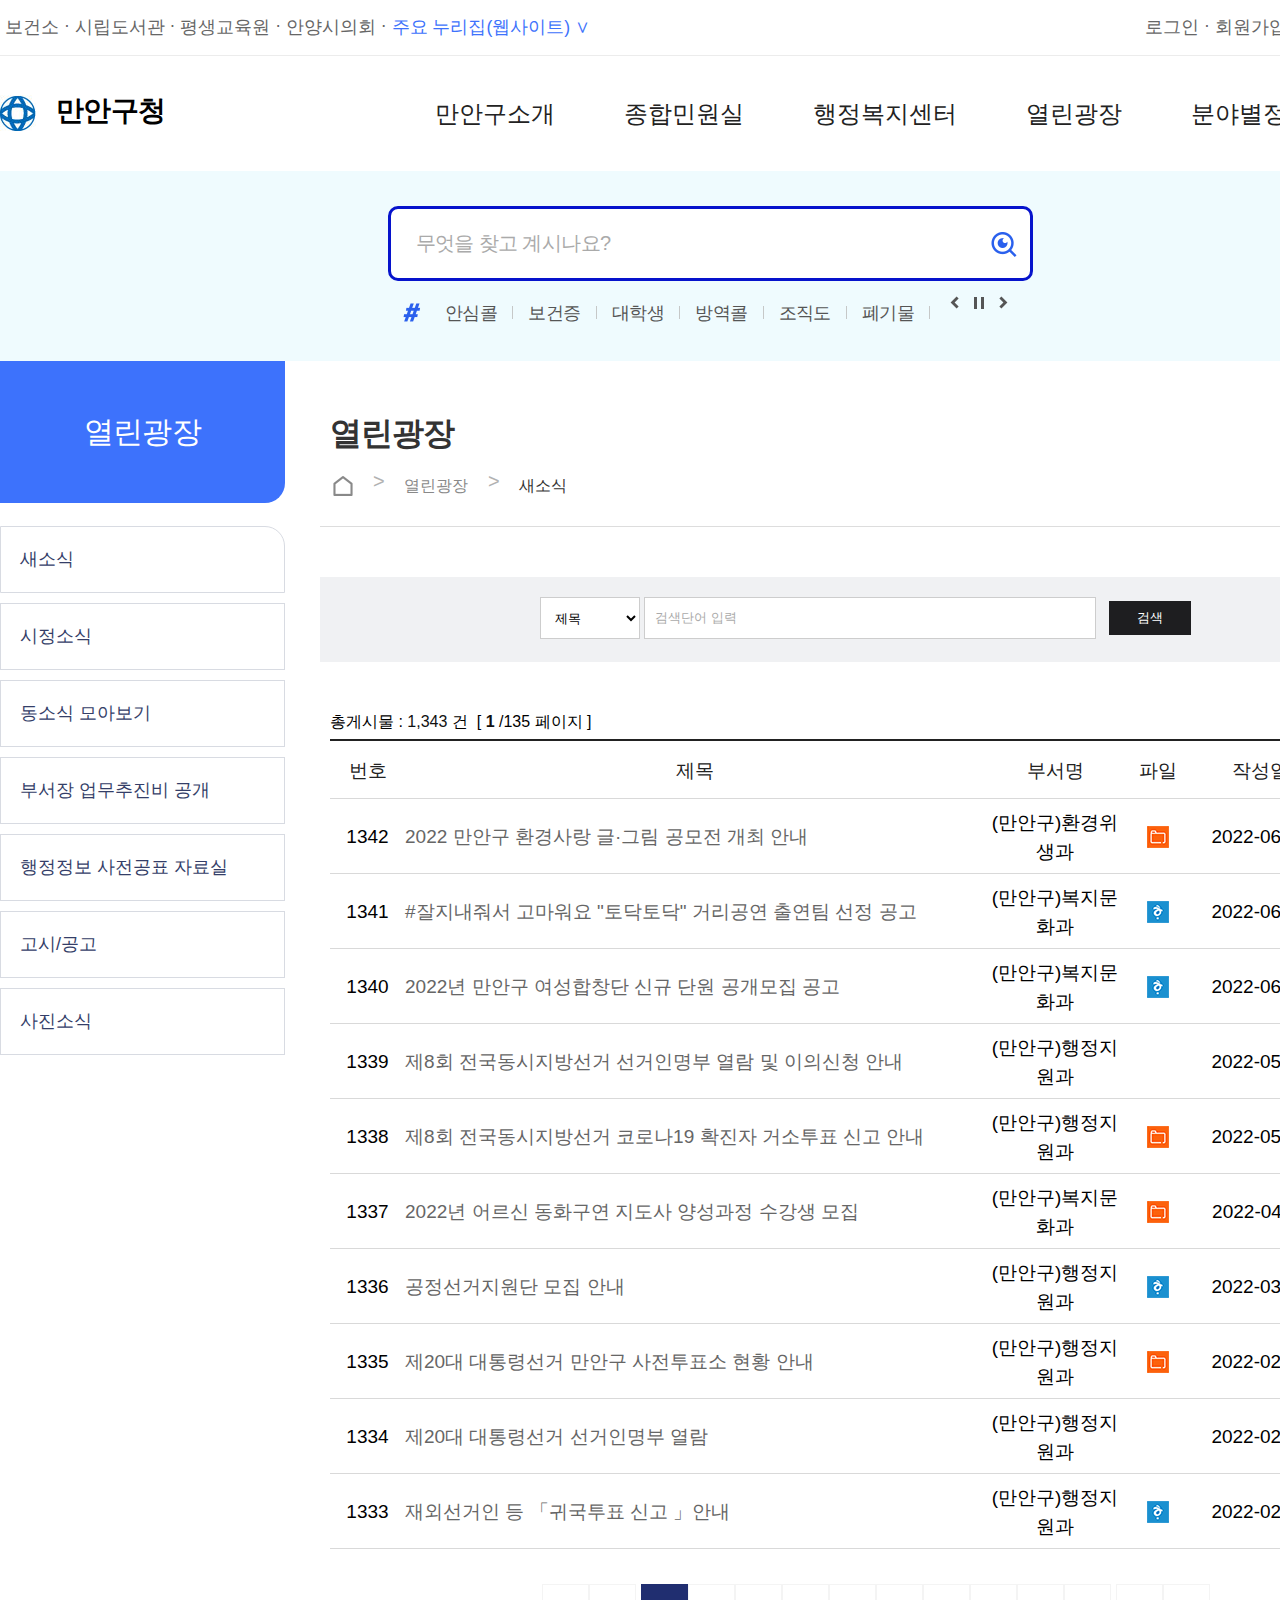
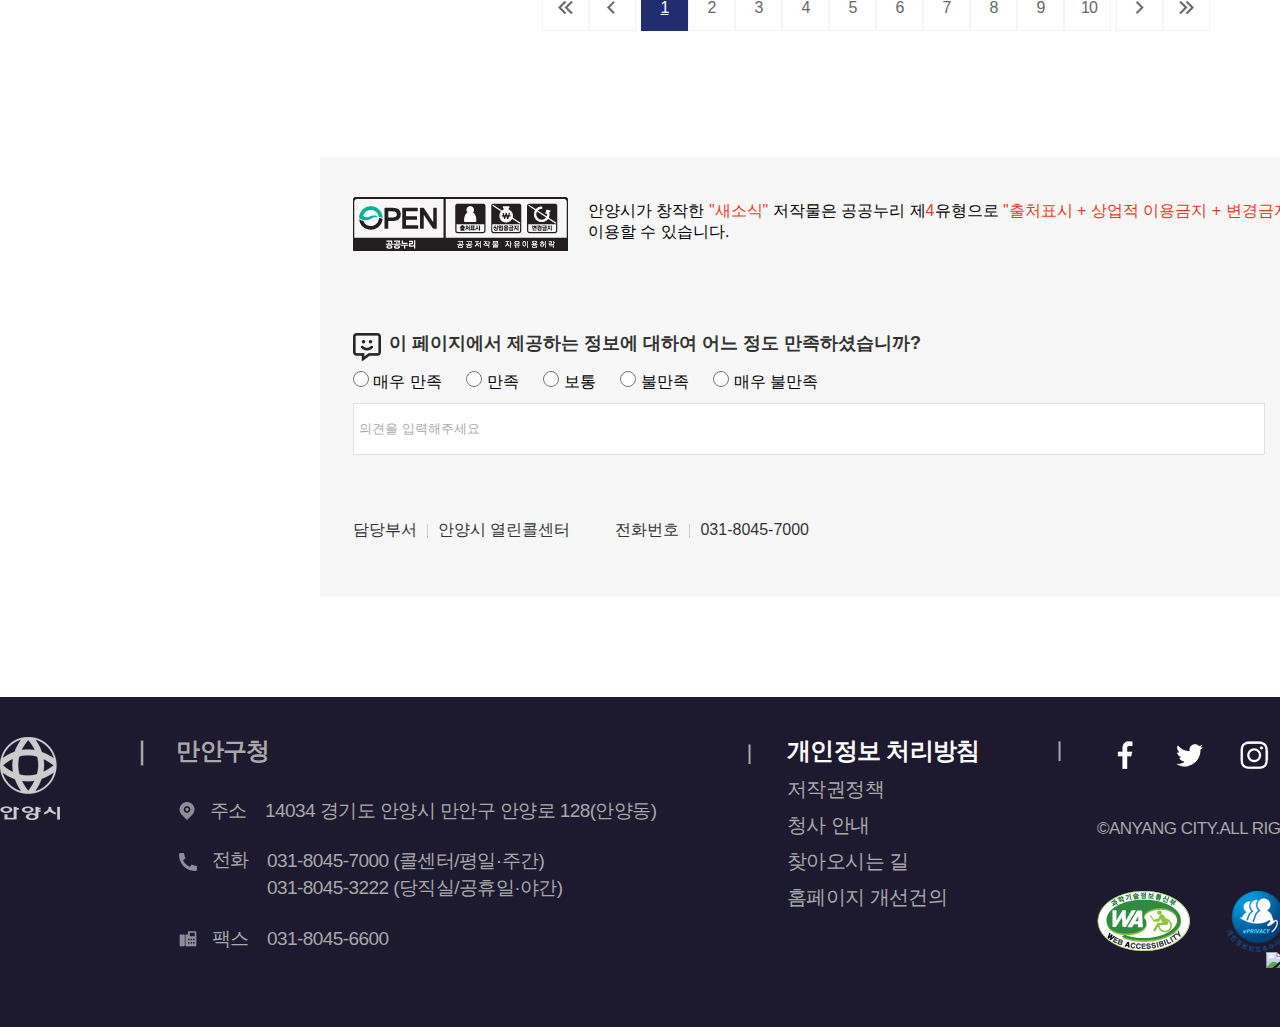
==== commit b70d0c87: "fix link" ====
--- a/subPage/sub01/index.html
+++ b/subPage/sub01/index.html
@@ -1,467 +1,914 @@
 ﻿<!DOCTYPE html>
 <html lang="ko">
-<head>
-	<meta charset="UTF-8">
-	<title>만안구청 - 열린광장</title>
-	<meta http-equiv="X-UA-Compatible" content="IE=Edge" />
-	<meta name="viewport" content="width=device-width, initial-scale=1.0" />
-	<meta name="Generator" content="Notepad++" />
-	<meta name="Author" content="김태영"/>
-	<meta name="Keywords" content="김태영, KimTaeYoung, 포트폴리오, 김태영 포트폴리오, portfolio, TaeYoung's portfolio, 프로젝트, Project, 김 태영, 김 태 영, 태영 김, 태영, rla, xo, dud, xodud, HTML5, CSS3, jQuery, 프로젝트, Portfolio, Project, 반응형웹, 반응형웹 포트폴리오, 학생 포트폴리오"/>
-	<meta name="Description" content="김태영의 포트폴리오 사이트입니다. 방문해 주셔서 감사합니다." />
-	<link rel="stylesheet" href="css/style.css"/>
-	<link rel="shortcut icon" type="image/x-icon" href="images/index.ico"/>
-	<script src="../../js/html5div.js"></script>
-	<script src="../../js/html5shiv.js"></script>
-	<script src="js/jquery-1.9.0.min.js"></script>
-	<script src="../../js/rollover.js"></script>
-	<script src="js/script.js"></script>
-</head>
-<body>
-	<header id="header" class="cf">
-		<div id="gnbWrap">
-			<div id="gnb">
-				<ul class="gnbLeft">
-					<li class="first"><a href="../../index.html" tabIndex="1">보건소</a></li>
-					<li>&nbsp;&middot;&nbsp;</li>
-					<li><a href="http://ktyoung0507.dothome.co.kr/sub02/index.html" tabIndex="2">시립도서관</a></li>
-					<li>&nbsp;&middot;&nbsp;</li>
-					<li><a href="../sub03/index.html" tabIndex="3">평생교육원</a></li>
-					<li>&nbsp;&middot;&nbsp;</li>
-					<li><a href="../../index.html" tabIndex="4">안양시의회</a></li>
-					<li>&nbsp;&middot;&nbsp;</li>
-					<li class="last"><a href="http://ktyoung0507.dothome.co.kr/sub02/index.html" tabIndex="5">주요 누리집(웹사이트)&nbsp;&or;</a></li>
-				</ul>
-				<ul class="gnbRight">
-					<li><a href="../sub03/index.html" tabIndex="8">LANGUAGE&nbsp;&or;</a></li>
-					<li>&nbsp;&middot;&nbsp;</li>
-					<li><a href="../../index.html" tabIndex="7">회원가입</a></li>
-					<li>&nbsp;&middot;&nbsp;</li>
-					<li><a href="../sub03/index.html" tabIndex="6">로그인</a></li>
-				</ul>
-			</div>
-		</div>		
-		<div id="logoMenuWrap">
-			<div id="menuWrap" class="cf">
-				<div id="logo" class="fl">
-					<a href="../../index.html" tabIndex="9" class="showBalloon" title="&nbsp;&nbsp;&nbsp;&nbsp;&nbsp;만안구청 홈페이지로 이동합니다."><div class="logoImg"></div><span class="logoTitle">만안구청</span></a>
-				</div>
-				<div id="menuTitle" class="fl">
-					<ul>
-						<li class="margin70 oneDepth1"><a href="../sub03/index.html" tabIndex="10" class="showBalloon" title="&nbsp;&nbsp;&nbsp;&nbsp;&nbsp;만안구 소개">만안구소개</a>
-							<div class="twoDepthWrap">
-								<div class="twoDepthText">
-									<ul class="twoDepth1">
-										<li><a href="../../index.html" tabIndex="11">구청장실</a></li>
-										<li><a href="http://ktyoung0507.dothome.co.kr/sub02/index.html" tabIndex="12">지명유래</a></li>
-										<li><a href="../sub03/index.html" tabIndex="13">행정구역변천사</a></li>
-										<li><a href="../../index.html" tabIndex="14">일반현황</a></li>
-										<li><a href="http://ktyoung0507.dothome.co.kr/sub02/index.html" tabIndex="15">조직 및 업무</a></li>
-										<li><a href="../sub03/index.html" tabIndex="16">주요전화번호</a></li>
-										<li><a href="../../index.html" tabIndex="17">청사안내도</a></li>
-										<li><a href="http://ktyoung0507.dothome.co.kr/sub02/index.html" tabIndex="18">오시는길</a></li>
-										<li><a href="../sub03/index.html" tabIndex="19">만안구관내도</a></li>
-									</ul>
-								</div>
-							</div>
-						</li>
-						<li class="margin70 oneDepth2"><a href="../../index.html" tabIndex="20" class="showBalloon" title="&nbsp;&nbsp;&nbsp;&nbsp;&nbsp;종합민원실">종합민원실</a>
-							<div class="twoDepthWrap">
-								<div class="twoDepthText">
-									<ul class="twoDepth2">
-										<li><a href="../../index.html" tabIndex="21">민원신청</a></li>
-										<li><a href="http://ktyoung0507.dothome.co.kr/sub02/index.html" tabIndex="22">민원발급</a></li>
-										<li><a href="../sub03/index.html" tabIndex="23">민원안내</a></li>
-										<li><a href="../../index.html" tabIndex="24">부동산중개업소 자율점검</a></li>
-									</ul>
-								</div>
-							</div>
-						</li>
-						<li class="margin70 oneDepth3"><a href="http://ktyoung0507.dothome.co.kr/sub02/index.html" tabIndex="25" class="showBalloon" title="&nbsp;&nbsp;&nbsp;&nbsp;&nbsp;행정복지센터">행정복지센터</a>
-							<div class="twoDepthWrap">
-								<div class="twoDepthText">
-									<ul class="twoDepth3">
-										<li><a href="http://ktyoung0507.dothome.co.kr/sub02/index.html" tabIndex="26">안양1동</a></li>
-										<li><a href="../sub03/index.html" tabIndex="27">안양2동</a></li>
-										<li><a href="../../index.html" tabIndex="28">안양3동</a></li>
-										<li><a href="http://ktyoung0507.dothome.co.kr/sub02/index.html" tabIndex="29">안양4동</a></li>
-										<li><a href="../sub03/index.html" tabIndex="30">안양5동</a></li>
-										<li><a href="../../index.html" tabIndex="31">안양6동</a></li>
-										<li><a href="http://ktyoung0507.dothome.co.kr/sub02/index.html" tabIndex="32">안양7동</a></li>
-										<li><a href="../sub03/index.html" tabIndex="33">안양8동</a></li>
-										<li><a href="../../index.html" tabIndex="34">안양9동</a></li>
-										<li><a href="http://ktyoung0507.dothome.co.kr/sub02/index.html" tabIndex="35">석수1동</a></li>
-										<li><a href="../sub03/index.html" tabIndex="36">석수2동</a></li>
-										<li><a href="../../index.html" tabIndex="37">석수3동</a></li>
-										<li><a href="http://ktyoung0507.dothome.co.kr/sub02/index.html" tabIndex="38">박달1동</a></li>
-										<li><a href="../sub03/index.html" tabIndex="39">박달2동</a></li>
-									</ul>
-								</div>
-							</div>
-						</li>
-						<li class="margin70 oneDepth4"><a href="../sub03/index.html" tabIndex="40" class="showBalloon" title="&nbsp;&nbsp;&nbsp;&nbsp;&nbsp;열린광장">열린광장</a>
-							<div class="twoDepthWrap">
-								<div class="twoDepthText">
-									<ul class="twoDepth4">
-										<li><a href="../../index.html" tabIndex="41">새소식</a></li>
-										<li><a href="http://ktyoung0507.dothome.co.kr/sub02/index.html" tabIndex="42">시청소식</a></li>
-										<li><a href="../sub03/index.html" tabIndex="43">동소식 모아보기</a></li>
-										<li><a href="../../index.html" tabIndex="44">부서장 업무추진비 공개</a></li>
-										<li><a href="http://ktyoung0507.dothome.co.kr/sub02/index.html" tabIndex="45">행정정보 사전공표 자료실</a></li>
-										<li><a href="../sub03/index.html" tabIndex="46">고시/공고</a></li>
-										<li><a href="../../index.html" tabIndex="47">사진소식</a></li>
-									</ul>
-								</div>
-							</div>
-						</li>
-						<li class="margin70 oneDepth5"><a href="../../index.html" tabIndex="48" class="showBalloon" title="&nbsp;&nbsp;&nbsp;&nbsp;&nbsp;분야별정보">분야별정보</a>
-							<div class="twoDepthWrap">
-								<div class="twoDepthText">
-									<ul class="twoDepth5">
-										<li><a href="http://ktyoung0507.dothome.co.kr/sub02/index.html" tabIndex="49">소비자/경제</a></li>
-										<li><a href="../sub03/index.html" tabIndex="50">문화/관광/체육</a></li>
-										<li><a href="../../index.html" tabIndex="51">복지</a></li>
-										<li><a href="http://ktyoung0507.dothome.co.kr/sub02/index.html" tabIndex="52">교육</a></li>
-										<li><a href="../sub03/index.html" tabIndex="53">환경/보건/위생</a></li>
-										<li><a href="../../index.html" tabIndex="54">재난/안전</a></li>
-										<li><a href="http://ktyoung0507.dothome.co.kr/sub02/index.html" tabIndex="55">교통</a></li>
-									</ul>
-								</div>
-							</div>
-						</li>
-						<li><a href="../sub03/index.html" tabIndex="56"><div class="sitemapImg"></div></a></li>
-					</ul> 
-				</div>
-			</div>
-		</div>
-		<div id="searchBoxWrap">
-			<div id="searchBox">
-				<h2 class="blind">검색</h2>
-				<div class="searchBox">
-					<form name="searchNeoForm" id="searchNeoForm" method="get">
-						<fieldset>
-							<legend>검색</legend>
-							<div class="searchForm">
-								<label>
-									<input type="search" class="searchQuery" name="query" id="searchQuery" title="검색어" value="무엇을 찾고 계시나요?"/>
-								</label>
-								<input type="submit" title="검색" value="검색" class="searchSubmit"/>
-							</div>
-						</fieldset>
-					</form>
-				</div>
-				<div class="searchKeyword">
-					<h3 class="blind">인기검색어</h3>
-					<div class="keyword">
-						<div class="keywordList">
-							<div class="keywordTxt">
-								<ul>
-									<li><a href="http://ktyoung0507.dothome.co.kr/sub02/index.html" tabIndex="57">안심콜</a></li>
-									<li><a href="../sub03/index.html" tabIndex="58">보건증</a></li>
-									<li><a href="../../index.html" tabIndex="59">대학생</a></li>
-									<li><a href="http://ktyoung0507.dothome.co.kr/sub02/index.html" tabIndex="60">방역콜</a></li>
-									<li><a href="../sub03/index.html" tabIndex="61">조직도</a></li>
-									<li><a href="../../index.html" tabIndex="62">폐기물</a></li>
-								</ul>
-							</div>
-						</div>
-					</div>
-					<div class="keywordControl">
-						<button class="prevBtn"></button>
-						<button class="autoBtn"></button>
-						<button class="nextBtn"></button>
-					</div>
-				</div>
-			</div>			
-		</div>
-	</header>
-		
-	<div id="container" class="cf">
-		<div id="noticeBoardWrap">
-			<div id="sideMenu">
-				<div class="sideMenuTitle">
-					<strong>열린광장</strong>
-				</div>
-				<div class="sideMenuContents">
-					<ul>
-						<li class="menuTitle firstMenu"><a href="http://ktyoung0507.dothome.co.kr/sub02/index.html" class="menuTitleText" tabIndex="63">새소식</a></li>
-						<li class="menuTitle"><a href="../sub03/index.html" class="menuTitleText" tabIndex="64">시정소식</a></li>
-						<li class="menuTitle"><a href="../../index.html" class="menuTitleText" tabIndex="65">동소식 모아보기</a></li>
-						<li class="menuTitle"><a href="http://ktyoung0507.dothome.co.kr/sub02/index.html" class="menuTitleText" tabIndex="66">부서장 업무추진비 공개</a></li>
-						<li class="menuTitle"><a href="../sub03/index.html" class="menuTitleText" tabIndex="67">행정정보 사전공표 자료실</a></li>
-						<li class="menuTitle"><a href="../../index.html" class="menuTitleText" tabIndex="68">고시/공고</a></li>
-						<li class="menuTitle"><a href="http://ktyoung0507.dothome.co.kr/sub02/index.html" class="menuTitleText" tabIndex="69">사진소식</a></li>
-					</ul>
-				</div>
-			</div>
-			<section id="noticeBoard">
-				<div id="noticeHead">
-					<div class="noticeHeadTitle">
-						<h2>열린광장</h2>
-					</div>
-					<div class="breadCrumbs">
-						<ul>
-							<li><div class="homeIcon"></div></li>
-							<li class="next"><span>열린광장</span></li>
-							<li class="next last"><span>새소식</span></li>
-						</ul>
-					</div>
-				</div>
-				<div id="boardSearchWrap">
-					<div class="searchMenu">
-						<div class="searchForm">
-							<div class="searchFormGroup">
-								<select name="searchCategory" id="searchCategory" class="searchInput" title="검색영역선택">
-									<option value="title">제목</option>
-									<option value="txt">내용</option>
-								</select>
-								<input type="text" name="searchKeyword" id="searchKeyword" class="searchTxtInput" title="검색단어 입력" value="검색단어 입력"/>
-								<span>
-									<button type="submit" class="searchBtn black" >검색</button>
-								</span>
-							</div>
-						</div>
-					</div>
-				</div>
-				<div id="totalPost">
-					<span class="postAll">
-						총게시물 :
-						<em class="black">1,343</em>
-						건
-					</span>
-					&nbsp;[
-					<em class="currentPage">1</em>
-					/135 페이지 ]
-				</div>
-				<div id="postContents" class="fl">
-					<div class="contentTitle">
-						<div class="num">번호</div>
-						<div class="title">제목</div>
-						<div class="dept">부서명</div>
-						<div class="file">파일</div>
-						<div class="date">작성일</div>
-						<div class="view">조회수</div>
-					</div>
-					<div class="postInfo">
-						<div class="postNum">1342</div>
-						<div class="postTitle"><a href="../sub03/index.html" tabIndex="70">2022 만안구 환경사랑 글·그림 공모전 개최 안내</a></div>
-						<div class="postDept"><span>(만안구)환경위생과</span></div>
-						<div class="postFile imgFolder"></div>
-						<div class="postDate">2022-06-16</div>
-						<div class="postView">95</div>
-					</div>
-					<div class="postInfo">
-						<div class="postNum">1341</div>
-						<div class="postTitle"><a href="../../index.html" tabIndex="71">#잘지내줘서 고마워요 "토닥토닥" 거리공연 출연팀 선정 공고</a></div>
-						<div class="postDept"><span>(만안구)복지문화과</span></div>
-						<div class="postFile imgHwp"></div>
-						<div class="postDate">2022-06-08</div>
-						<div class="postView">63</div>
-					</div>
-					<div class="postInfo">
-						<div class="postNum">1340</div>
-						<div class="postTitle"><a href="http://ktyoung0507.dothome.co.kr/sub02/index.html" tabIndex="72">2022년 만안구 여성합창단 신규 단원 공개모집 공고</a></div>
-						<div class="postDept"><span>(만안구)복지문화과</span></div>
-						<div class="postFile imgHwp"></div>
-						<div class="postDate">2022-06-08</div>
-						<div class="postView">54</div>
-					</div>
-					<div class="postInfo">
-						<div class="postNum">1339</div>
-						<div class="postTitle"><a href="../sub03/index.html" tabIndex="73">제8회 전국동시지방선거 선거인명부 열람 및 이의신청 안내</a></div>
-						<div class="postDept"><span>(만안구)행정지원과</span></div>
-						<div class="postFile"></div>
-						<div class="postDate">2022-05-13</div>
-						<div class="postView">46</div>
-					</div>
-					<div class="postInfo">
-						<div class="postNum">1338</div>
-						<div class="postTitle"><a href="../../index.html" tabIndex="74">제8회 전국동시지방선거 코로나19 확진자 거소투표 신고 안내</a></div>
-						<div class="postDept"><span>(만안구)행정지원과</span></div>
-						<div class="postFile imgFolder"></div>
-						<div class="postDate">2022-05-13</div>
-						<div class="postView">31</div>
-					</div>
-					<div class="postInfo">
-						<div class="postNum">1337</div>
-						<div class="postTitle"><a href="http://ktyoung0507.dothome.co.kr/sub02/index.html" tabIndex="75">2022년 어르신 동화구연 지도사 양성과정 수강생 모집</a></div>
-						<div class="postDept"><span>(만안구)복지문화과</span></div>
-						<div class="postFile imgFolder"></div>
-						<div class="postDate">2022-04-11	</div>
-						<div class="postView">138</div>
-					</div>
-					<div class="postInfo">
-						<div class="postNum">1336</div>
-						<div class="postTitle"><a href="../sub03/index.html" tabIndex="76">공정선거지원단 모집 안내</a></div>
-						<div class="postDept"><span>(만안구)행정지원과</span></div>
-						<div class="postFile imgHwp"></div>
-						<div class="postDate">2022-03-14	</div>
-						<div class="postView">194</div>
-					</div>
-					<div class="postInfo">
-						<div class="postNum">1335</div>
-						<div class="postTitle"><a href="../../index.html" tabIndex="77">제20대 대통령선거 만안구 사전투표소 현황 안내</a></div>
-						<div class="postDept"><span>(만안구)행정지원과</span></div>
-						<div class="postFile imgFolder"></div>
-						<div class="postDate">2022-02-26</div>
-						<div class="postView">135</div>
-					</div>
-					<div class="postInfo">
-						<div class="postNum">1334</div>
-						<div class="postTitle"><a href="http://ktyoung0507.dothome.co.kr/sub02/index.html" tabIndex="78">제20대 대통령선거 선거인명부 열람</a></div>
-						<div class="postDept"><span>(만안구)행정지원과</span></div>
-						<div class="postFile"></div>
-						<div class="postDate">2022-02-26</div>
-						<div class="postView">76</div>
-					</div>
-					<div class="postInfo">
-						<div class="postNum">1333</div>
-						<div class="postTitle"><a href="../sub03/index.html" tabIndex="79">재외선거인 등 「귀국투표 신고 」안내</a></div>
-						<div class="postDept"><span>(만안구)행정지원과</span></div>
-						<div class="postFile imgHwp"></div>
-						<div class="postDate">2022-02-14</div>
-						<div class="postView">43</div>
-					</div>
-				</div>
-				<div id="pagination">
-					<div class="imgPprev"><a href="../../index.html" tabIndex="80">처음페이지</a></div>
-					<div class="imgPrev"><a href="http://ktyoung0507.dothome.co.kr/sub02/index.html" tabIndex="81">이전페이지</a></div>
-					<span class="split"></span>
-					<div class="active"><a href="../sub03/index.html" tabIndex="82" class="active">1</a></div>
-					<div><a href="../../index.html" tabIndex="83">2</a></div>
-					<div><a href="http://ktyoung0507.dothome.co.kr/sub02/index.html" tabIndex="84">3</a></div>
-					<div><a href="../sub03/index.html" tabIndex="85">4</a></div>
-					<div><a href="../../index.html" tabIndex="86">5</a></div>
-					<div><a href="http://ktyoung0507.dothome.co.kr/sub02/index.html" tabIndex="87">6</a></div>
-					<div><a href="../sub03/index.html" tabIndex="88">7</a></div>
-					<div><a href="../../index.html" tabIndex="89">8</a></div>
-					<div><a href="http://ktyoung0507.dothome.co.kr/sub02/index.html" tabIndex="90">9</a></div>
-					<div><a href="../sub03/index.html" tabIndex="91">10</a></div>
-					<span class="split"></span>
-					<div class="imgNext"><a href="../../index.html" tabIndex="92">다음페이지</a></div>
-					<div class="imgNnext"><a href="http://ktyoung0507.dothome.co.kr/sub02/index.html" tabIndex="93">끝페이지</a></div>
-				</div>
-				<div id="satisfaction">
-					<div class="koglOpen">
-						<div class="koglImg"></div>
-						<p>안양시가 창작한 <span>"새소식"</span> 저작물은 공공누리 제<span>4</span>유형으로 <span>"출처표시 + 상업적 이용금지 + 변경금지"</span> 조건에 따라 이용할 수 있습니다.
-						</p>
-					</div>
-					<div class="questionWrap">
-						<p class="question">이 페이지에서 제공하는 정보에 대하여 어느 정도 만족하셨습니까?</p>
-						<form method="post" name="contentEval" id="contentEval">
-							<fieldset>
-								<div class="inputRadio">
-									<label for="value5">
-										<input type="radio" name="eval" id="value5"/>
-										매우 만족
-									</label>
-									<label for="value4">
-										<input type="radio" name="eval" id="value4"/>
-										만족
-									</label>
-									<label for="value3">
-										<input type="radio" name="eval" id="value3"/>
-										보통
-									</label>
-									<label for="value2">
-										<input type="radio" name="eval" id="value2"/>
-										불만족
-									</label>							
-									<label for="value1">
-										<input type="radio" name="eval" id="value1"/>
-										매우 불만족
-									</label>
-								</div>
-								<div class="opinion">
-									<input type="text" name="contentOpinion" id="contentOpinion" title="의견을 입력해주세요" value="의견을 입력해주세요"/>
-								</div>
-								<span>
-									<input type="submit" value="의견등록" id="mainOpnion"/>
-								</span>
-							</fieldset>
-						</form>
-					</div>
-					<h3 class="blind">담당자 정보</h3>
-					<div class="managerInfoWrap">
-						<ul>
-							<li class="dept">
-								<span>담당부서</span>안양시 열린콜센터
-							</li>
-							<li class="call">
-								<span>전화번호</span>031-8045-7000
-							</li>							
-						</ul>
-					</div>
-				</div>
-			</section>
-		</div>
-	</div>
-	<footer id="footerWrap" class="cf">
-		<div id="footer">
-			<div id="footerLogo" class="fl">
-				<div class="fLogoImg"></div>
-			</div>
-			<div id="ayAddress" class="fl">
-				<h3>만안구청</h3>
-				<ul class="ayInfo">
-					<li class="ayAddress">
-						<div class="addressImg"></div>
-						<span class="title">주소</span>
-						<span class="text">14034 경기도 안양시 만안구 안양로 128(안양동)</span>
-					</li>
-					<li class="ayContact">
-						<div class="contactImg"></div>
-						<span class="title">전화</span>
-						<span class="text">031-8045-7000 (콜센터/평일·주간)<br/>031-8045-3222 (당직실/공휴일·야간)</span>
-					</li>
-					<li class="ayFax">
-						<div class="faxImg"></div>
-						<span class="title">팩스</span>
-						<span class="text">031-8045-6600</span>
-					</li>
-				</ul>
-			</div>
-			<div id="privacyPolicy" class="fl">
-				<h3><a href="../sub03/index.html" tabIndex="94">개인정보 처리방침</a></h3>
-				<ul>
-					<li class="policy"><a href="../../index.html" tabIndex="95">저작권정책</a></li>
-					<li class="policy"><a href="http://ktyoung0507.dothome.co.kr/sub02/index.html" tabIndex="96">청사 안내</a></li>
-					<li class="policy"><a href="../sub03/index.html" tabIndex="97">찾아오시는 길</a></li>
-					<li class="policy"><a href="../../index.html" tabIndex="98">홈페이지 개선건의</a></li>
-				</ul>
-			</div>
-			<div id="copyright" class="fl">
-				<h3><span class="blind">저작권</span></h3>
-				<ul class="footerSns">
-					<li class="footerIcon">
-						<a href="http://ktyoung0507.dothome.co.kr/sub02/index.html" tabIndex="99" class="rollover"><img src="images/footer/facebook_off.png" alt="페이스북 아이콘" class="facebook"/></a>
-					</li>
-					<li class="footerIcon">
-						<a href="../../index.html" tabIndex="100" class="rollover"><img src="images/footer/twitter_off.png" alt="트위터 아이콘" class="twitter"/></a>
-					</li>
-					<li class="footerIcon">
-						<a href="../sub03/index.html" tabIndex="101" class="rollover"><img src="images/footer/instagram_off.png" alt="인스타그램 아이콘" class="instagram"/></a>
-					</li>
-					<li class="footerIcon">
-						<a href="http://ktyoung0507.dothome.co.kr/sub02/index.html" tabIndex="102" class="rollover"><img src="images/footer/youtube_off.png" alt="유튜브 아이콘" class="youtube"/></a>
-					</li>
-					<li class="footerIcon">
-						<a href="../../index.html" tabIndex="103" class="rollover"><img src="images/footer/blog_off.png" alt="블로그 아이콘" class="blog"/></a>
-					</li>
-				</ul>
-				<p class="copy">&copy;ANYANG CITY.ALL RIGHTS RESERVED.</p>
-				<div class="accessibility"></div>
-				<div class="eprivacy"></div>
-			</div>
-			<p class="fr">
-				<a href="http://jigsaw.w3.org/css-validator/check/referer">
-					<img style="border:0;width:88px;height:31px"
-					src="http://jigsaw.w3.org/css-validator/images/vcss"
-					alt="올바른 CSS입니다!" />
-				</a>
-			</p>		
-		</div>
-	</footer>
-</body>
-</html>+  <head>
+    <meta charset="UTF-8" />
+    <title>만안구청 - 열린광장</title>
+    <meta http-equiv="X-UA-Compatible" content="IE=Edge" />
+    <meta name="viewport" content="width=device-width, initial-scale=1.0" />
+    <meta name="Generator" content="Notepad++" />
+    <meta name="Author" content="김태영" />
+    <meta
+      name="Keywords"
+      content="김태영, KimTaeYoung, 포트폴리오, 김태영 포트폴리오, portfolio, TaeYoung's portfolio, 프로젝트, Project, 김 태영, 김 태 영, 태영 김, 태영, rla, xo, dud, xodud, HTML5, CSS3, jQuery, 프로젝트, Portfolio, Project, 반응형웹, 반응형웹 포트폴리오, 학생 포트폴리오"
+    />
+    <meta
+      name="Description"
+      content="김태영의 포트폴리오 사이트입니다. 방문해 주셔서 감사합니다."
+    />
+    <link rel="stylesheet" href="css/style.css" />
+    <link rel="shortcut icon" type="image/x-icon" href="images/index.ico" />
+    <script src="../../js/html5div.js"></script>
+    <script src="../../js/html5shiv.js"></script>
+    <script src="js/jquery-1.9.0.min.js"></script>
+    <script src="../../js/rollover.js"></script>
+    <script src="js/script.js"></script>
+  </head>
+  <body>
+    <header id="header" class="cf">
+      <div id="gnbWrap">
+        <div id="gnb">
+          <ul class="gnbLeft">
+            <li class="first">
+              <a href="../../index.html" tabindex="1">보건소</a>
+            </li>
+            <li>&nbsp;&middot;&nbsp;</li>
+            <li>
+              <a
+                href="https://manan-css.kim-taeyoung.com/sub02/index.html"
+                tabindex="2"
+                >시립도서관</a
+              >
+            </li>
+            <li>&nbsp;&middot;&nbsp;</li>
+            <li><a href="../sub03/index.html" tabindex="3">평생교육원</a></li>
+            <li>&nbsp;&middot;&nbsp;</li>
+            <li><a href="../../index.html" tabindex="4">안양시의회</a></li>
+            <li>&nbsp;&middot;&nbsp;</li>
+            <li class="last">
+              <a
+                href="https://manan-css.kim-taeyoung.com/sub02/index.html"
+                tabindex="5"
+                >주요 누리집(웹사이트)&nbsp;&or;</a
+              >
+            </li>
+          </ul>
+          <ul class="gnbRight">
+            <li>
+              <a href="../sub03/index.html" tabindex="8">LANGUAGE&nbsp;&or;</a>
+            </li>
+            <li>&nbsp;&middot;&nbsp;</li>
+            <li><a href="../../index.html" tabindex="7">회원가입</a></li>
+            <li>&nbsp;&middot;&nbsp;</li>
+            <li><a href="../sub03/index.html" tabindex="6">로그인</a></li>
+          </ul>
+        </div>
+      </div>
+      <div id="logoMenuWrap">
+        <div id="menuWrap" class="cf">
+          <div id="logo" class="fl">
+            <a
+              href="../../index.html"
+              tabindex="9"
+              class="showBalloon"
+              title="&nbsp;&nbsp;&nbsp;&nbsp;&nbsp;만안구청 홈페이지로 이동합니다."
+              ><div class="logoImg"></div>
+              <span class="logoTitle">만안구청</span></a
+            >
+          </div>
+          <div id="menuTitle" class="fl">
+            <ul>
+              <li class="margin70 oneDepth1">
+                <a
+                  href="../sub03/index.html"
+                  tabindex="10"
+                  class="showBalloon"
+                  title="&nbsp;&nbsp;&nbsp;&nbsp;&nbsp;만안구 소개"
+                  >만안구소개</a
+                >
+                <div class="twoDepthWrap">
+                  <div class="twoDepthText">
+                    <ul class="twoDepth1">
+                      <li>
+                        <a href="../../index.html" tabindex="11">구청장실</a>
+                      </li>
+                      <li>
+                        <a
+                          href="https://manan-css.kim-taeyoung.com/sub02/index.html"
+                          tabindex="12"
+                          >지명유래</a
+                        >
+                      </li>
+                      <li>
+                        <a href="../sub03/index.html" tabindex="13"
+                          >행정구역변천사</a
+                        >
+                      </li>
+                      <li>
+                        <a href="../../index.html" tabindex="14">일반현황</a>
+                      </li>
+                      <li>
+                        <a
+                          href="https://manan-css.kim-taeyoung.com/sub02/index.html"
+                          tabindex="15"
+                          >조직 및 업무</a
+                        >
+                      </li>
+                      <li>
+                        <a href="../sub03/index.html" tabindex="16"
+                          >주요전화번호</a
+                        >
+                      </li>
+                      <li>
+                        <a href="../../index.html" tabindex="17">청사안내도</a>
+                      </li>
+                      <li>
+                        <a
+                          href="https://manan-css.kim-taeyoung.com/sub02/index.html"
+                          tabindex="18"
+                          >오시는길</a
+                        >
+                      </li>
+                      <li>
+                        <a href="../sub03/index.html" tabindex="19"
+                          >만안구관내도</a
+                        >
+                      </li>
+                    </ul>
+                  </div>
+                </div>
+              </li>
+              <li class="margin70 oneDepth2">
+                <a
+                  href="../../index.html"
+                  tabindex="20"
+                  class="showBalloon"
+                  title="&nbsp;&nbsp;&nbsp;&nbsp;&nbsp;종합민원실"
+                  >종합민원실</a
+                >
+                <div class="twoDepthWrap">
+                  <div class="twoDepthText">
+                    <ul class="twoDepth2">
+                      <li>
+                        <a href="../../index.html" tabindex="21">민원신청</a>
+                      </li>
+                      <li>
+                        <a
+                          href="https://manan-css.kim-taeyoung.com/sub02/index.html"
+                          tabindex="22"
+                          >민원발급</a
+                        >
+                      </li>
+                      <li>
+                        <a href="../sub03/index.html" tabindex="23">민원안내</a>
+                      </li>
+                      <li>
+                        <a href="../../index.html" tabindex="24"
+                          >부동산중개업소 자율점검</a
+                        >
+                      </li>
+                    </ul>
+                  </div>
+                </div>
+              </li>
+              <li class="margin70 oneDepth3">
+                <a
+                  href="https://manan-css.kim-taeyoung.com/sub02/index.html"
+                  tabindex="25"
+                  class="showBalloon"
+                  title="&nbsp;&nbsp;&nbsp;&nbsp;&nbsp;행정복지센터"
+                  >행정복지센터</a
+                >
+                <div class="twoDepthWrap">
+                  <div class="twoDepthText">
+                    <ul class="twoDepth3">
+                      <li>
+                        <a
+                          href="https://manan-css.kim-taeyoung.com/sub02/index.html"
+                          tabindex="26"
+                          >안양1동</a
+                        >
+                      </li>
+                      <li>
+                        <a href="../sub03/index.html" tabindex="27">안양2동</a>
+                      </li>
+                      <li>
+                        <a href="../../index.html" tabindex="28">안양3동</a>
+                      </li>
+                      <li>
+                        <a
+                          href="https://manan-css.kim-taeyoung.com/sub02/index.html"
+                          tabindex="29"
+                          >안양4동</a
+                        >
+                      </li>
+                      <li>
+                        <a href="../sub03/index.html" tabindex="30">안양5동</a>
+                      </li>
+                      <li>
+                        <a href="../../index.html" tabindex="31">안양6동</a>
+                      </li>
+                      <li>
+                        <a
+                          href="https://manan-css.kim-taeyoung.com/sub02/index.html"
+                          tabindex="32"
+                          >안양7동</a
+                        >
+                      </li>
+                      <li>
+                        <a href="../sub03/index.html" tabindex="33">안양8동</a>
+                      </li>
+                      <li>
+                        <a href="../../index.html" tabindex="34">안양9동</a>
+                      </li>
+                      <li>
+                        <a
+                          href="https://manan-css.kim-taeyoung.com/sub02/index.html"
+                          tabindex="35"
+                          >석수1동</a
+                        >
+                      </li>
+                      <li>
+                        <a href="../sub03/index.html" tabindex="36">석수2동</a>
+                      </li>
+                      <li>
+                        <a href="../../index.html" tabindex="37">석수3동</a>
+                      </li>
+                      <li>
+                        <a
+                          href="https://manan-css.kim-taeyoung.com/sub02/index.html"
+                          tabindex="38"
+                          >박달1동</a
+                        >
+                      </li>
+                      <li>
+                        <a href="../sub03/index.html" tabindex="39">박달2동</a>
+                      </li>
+                    </ul>
+                  </div>
+                </div>
+              </li>
+              <li class="margin70 oneDepth4">
+                <a
+                  href="../sub03/index.html"
+                  tabindex="40"
+                  class="showBalloon"
+                  title="&nbsp;&nbsp;&nbsp;&nbsp;&nbsp;열린광장"
+                  >열린광장</a
+                >
+                <div class="twoDepthWrap">
+                  <div class="twoDepthText">
+                    <ul class="twoDepth4">
+                      <li>
+                        <a href="../../index.html" tabindex="41">새소식</a>
+                      </li>
+                      <li>
+                        <a
+                          href="https://manan-css.kim-taeyoung.com/sub02/index.html"
+                          tabindex="42"
+                          >시청소식</a
+                        >
+                      </li>
+                      <li>
+                        <a href="../sub03/index.html" tabindex="43"
+                          >동소식 모아보기</a
+                        >
+                      </li>
+                      <li>
+                        <a href="../../index.html" tabindex="44"
+                          >부서장 업무추진비 공개</a
+                        >
+                      </li>
+                      <li>
+                        <a
+                          href="https://manan-css.kim-taeyoung.com/sub02/index.html"
+                          tabindex="45"
+                          >행정정보 사전공표 자료실</a
+                        >
+                      </li>
+                      <li>
+                        <a href="../sub03/index.html" tabindex="46"
+                          >고시/공고</a
+                        >
+                      </li>
+                      <li>
+                        <a href="../../index.html" tabindex="47">사진소식</a>
+                      </li>
+                    </ul>
+                  </div>
+                </div>
+              </li>
+              <li class="margin70 oneDepth5">
+                <a
+                  href="../../index.html"
+                  tabindex="48"
+                  class="showBalloon"
+                  title="&nbsp;&nbsp;&nbsp;&nbsp;&nbsp;분야별정보"
+                  >분야별정보</a
+                >
+                <div class="twoDepthWrap">
+                  <div class="twoDepthText">
+                    <ul class="twoDepth5">
+                      <li>
+                        <a
+                          href="https://manan-css.kim-taeyoung.com/sub02/index.html"
+                          tabindex="49"
+                          >소비자/경제</a
+                        >
+                      </li>
+                      <li>
+                        <a href="../sub03/index.html" tabindex="50"
+                          >문화/관광/체육</a
+                        >
+                      </li>
+                      <li><a href="../../index.html" tabindex="51">복지</a></li>
+                      <li>
+                        <a
+                          href="https://manan-css.kim-taeyoung.com/sub02/index.html"
+                          tabindex="52"
+                          >교육</a
+                        >
+                      </li>
+                      <li>
+                        <a href="../sub03/index.html" tabindex="53"
+                          >환경/보건/위생</a
+                        >
+                      </li>
+                      <li>
+                        <a href="../../index.html" tabindex="54">재난/안전</a>
+                      </li>
+                      <li>
+                        <a
+                          href="https://manan-css.kim-taeyoung.com/sub02/index.html"
+                          tabindex="55"
+                          >교통</a
+                        >
+                      </li>
+                    </ul>
+                  </div>
+                </div>
+              </li>
+              <li>
+                <a href="../sub03/index.html" tabindex="56"
+                  ><div class="sitemapImg"></div
+                ></a>
+              </li>
+            </ul>
+          </div>
+        </div>
+      </div>
+      <div id="searchBoxWrap">
+        <div id="searchBox">
+          <h2 class="blind">검색</h2>
+          <div class="searchBox">
+            <form name="searchNeoForm" id="searchNeoForm" method="get">
+              <fieldset>
+                <legend>검색</legend>
+                <div class="searchForm">
+                  <label>
+                    <input
+                      type="search"
+                      class="searchQuery"
+                      name="query"
+                      id="searchQuery"
+                      title="검색어"
+                      value="무엇을 찾고 계시나요?"
+                    />
+                  </label>
+                  <input
+                    type="submit"
+                    title="검색"
+                    value="검색"
+                    class="searchSubmit"
+                  />
+                </div>
+              </fieldset>
+            </form>
+          </div>
+          <div class="searchKeyword">
+            <h3 class="blind">인기검색어</h3>
+            <div class="keyword">
+              <div class="keywordList">
+                <div class="keywordTxt">
+                  <ul>
+                    <li>
+                      <a
+                        href="https://manan-css.kim-taeyoung.com/sub02/index.html"
+                        tabindex="57"
+                        >안심콜</a
+                      >
+                    </li>
+                    <li>
+                      <a href="../sub03/index.html" tabindex="58">보건증</a>
+                    </li>
+                    <li><a href="../../index.html" tabindex="59">대학생</a></li>
+                    <li>
+                      <a
+                        href="https://manan-css.kim-taeyoung.com/sub02/index.html"
+                        tabindex="60"
+                        >방역콜</a
+                      >
+                    </li>
+                    <li>
+                      <a href="../sub03/index.html" tabindex="61">조직도</a>
+                    </li>
+                    <li><a href="../../index.html" tabindex="62">폐기물</a></li>
+                  </ul>
+                </div>
+              </div>
+            </div>
+            <div class="keywordControl">
+              <button class="prevBtn"></button>
+              <button class="autoBtn"></button>
+              <button class="nextBtn"></button>
+            </div>
+          </div>
+        </div>
+      </div>
+    </header>
+
+    <div id="container" class="cf">
+      <div id="noticeBoardWrap">
+        <div id="sideMenu">
+          <div class="sideMenuTitle">
+            <strong>열린광장</strong>
+          </div>
+          <div class="sideMenuContents">
+            <ul>
+              <li class="menuTitle firstMenu">
+                <a
+                  href="https://manan-css.kim-taeyoung.com/sub02/index.html"
+                  class="menuTitleText"
+                  tabindex="63"
+                  >새소식</a
+                >
+              </li>
+              <li class="menuTitle">
+                <a
+                  href="../sub03/index.html"
+                  class="menuTitleText"
+                  tabindex="64"
+                  >시정소식</a
+                >
+              </li>
+              <li class="menuTitle">
+                <a href="../../index.html" class="menuTitleText" tabindex="65"
+                  >동소식 모아보기</a
+                >
+              </li>
+              <li class="menuTitle">
+                <a
+                  href="https://manan-css.kim-taeyoung.com/sub02/index.html"
+                  class="menuTitleText"
+                  tabindex="66"
+                  >부서장 업무추진비 공개</a
+                >
+              </li>
+              <li class="menuTitle">
+                <a
+                  href="../sub03/index.html"
+                  class="menuTitleText"
+                  tabindex="67"
+                  >행정정보 사전공표 자료실</a
+                >
+              </li>
+              <li class="menuTitle">
+                <a href="../../index.html" class="menuTitleText" tabindex="68"
+                  >고시/공고</a
+                >
+              </li>
+              <li class="menuTitle">
+                <a
+                  href="https://manan-css.kim-taeyoung.com/sub02/index.html"
+                  class="menuTitleText"
+                  tabindex="69"
+                  >사진소식</a
+                >
+              </li>
+            </ul>
+          </div>
+        </div>
+        <section id="noticeBoard">
+          <div id="noticeHead">
+            <div class="noticeHeadTitle">
+              <h2>열린광장</h2>
+            </div>
+            <div class="breadCrumbs">
+              <ul>
+                <li><div class="homeIcon"></div></li>
+                <li class="next"><span>열린광장</span></li>
+                <li class="next last"><span>새소식</span></li>
+              </ul>
+            </div>
+          </div>
+          <div id="boardSearchWrap">
+            <div class="searchMenu">
+              <div class="searchForm">
+                <div class="searchFormGroup">
+                  <select
+                    name="searchCategory"
+                    id="searchCategory"
+                    class="searchInput"
+                    title="검색영역선택"
+                  >
+                    <option value="title">제목</option>
+                    <option value="txt">내용</option>
+                  </select>
+                  <input
+                    type="text"
+                    name="searchKeyword"
+                    id="searchKeyword"
+                    class="searchTxtInput"
+                    title="검색단어 입력"
+                    value="검색단어 입력"
+                  />
+                  <span>
+                    <button type="submit" class="searchBtn black">검색</button>
+                  </span>
+                </div>
+              </div>
+            </div>
+          </div>
+          <div id="totalPost">
+            <span class="postAll">
+              총게시물 :
+              <em class="black">1,343</em>
+              건
+            </span>
+            &nbsp;[
+            <em class="currentPage">1</em>
+            /135 페이지 ]
+          </div>
+          <div id="postContents" class="fl">
+            <div class="contentTitle">
+              <div class="num">번호</div>
+              <div class="title">제목</div>
+              <div class="dept">부서명</div>
+              <div class="file">파일</div>
+              <div class="date">작성일</div>
+              <div class="view">조회수</div>
+            </div>
+            <div class="postInfo">
+              <div class="postNum">1342</div>
+              <div class="postTitle">
+                <a href="../sub03/index.html" tabindex="70"
+                  >2022 만안구 환경사랑 글·그림 공모전 개최 안내</a
+                >
+              </div>
+              <div class="postDept"><span>(만안구)환경위생과</span></div>
+              <div class="postFile imgFolder"></div>
+              <div class="postDate">2022-06-16</div>
+              <div class="postView">95</div>
+            </div>
+            <div class="postInfo">
+              <div class="postNum">1341</div>
+              <div class="postTitle">
+                <a href="../../index.html" tabindex="71"
+                  >#잘지내줘서 고마워요 "토닥토닥" 거리공연 출연팀 선정 공고</a
+                >
+              </div>
+              <div class="postDept"><span>(만안구)복지문화과</span></div>
+              <div class="postFile imgHwp"></div>
+              <div class="postDate">2022-06-08</div>
+              <div class="postView">63</div>
+            </div>
+            <div class="postInfo">
+              <div class="postNum">1340</div>
+              <div class="postTitle">
+                <a
+                  href="https://manan-css.kim-taeyoung.com/sub02/index.html"
+                  tabindex="72"
+                  >2022년 만안구 여성합창단 신규 단원 공개모집 공고</a
+                >
+              </div>
+              <div class="postDept"><span>(만안구)복지문화과</span></div>
+              <div class="postFile imgHwp"></div>
+              <div class="postDate">2022-06-08</div>
+              <div class="postView">54</div>
+            </div>
+            <div class="postInfo">
+              <div class="postNum">1339</div>
+              <div class="postTitle">
+                <a href="../sub03/index.html" tabindex="73"
+                  >제8회 전국동시지방선거 선거인명부 열람 및 이의신청 안내</a
+                >
+              </div>
+              <div class="postDept"><span>(만안구)행정지원과</span></div>
+              <div class="postFile"></div>
+              <div class="postDate">2022-05-13</div>
+              <div class="postView">46</div>
+            </div>
+            <div class="postInfo">
+              <div class="postNum">1338</div>
+              <div class="postTitle">
+                <a href="../../index.html" tabindex="74"
+                  >제8회 전국동시지방선거 코로나19 확진자 거소투표 신고 안내</a
+                >
+              </div>
+              <div class="postDept"><span>(만안구)행정지원과</span></div>
+              <div class="postFile imgFolder"></div>
+              <div class="postDate">2022-05-13</div>
+              <div class="postView">31</div>
+            </div>
+            <div class="postInfo">
+              <div class="postNum">1337</div>
+              <div class="postTitle">
+                <a
+                  href="https://manan-css.kim-taeyoung.com/sub02/index.html"
+                  tabindex="75"
+                  >2022년 어르신 동화구연 지도사 양성과정 수강생 모집</a
+                >
+              </div>
+              <div class="postDept"><span>(만안구)복지문화과</span></div>
+              <div class="postFile imgFolder"></div>
+              <div class="postDate">2022-04-11</div>
+              <div class="postView">138</div>
+            </div>
+            <div class="postInfo">
+              <div class="postNum">1336</div>
+              <div class="postTitle">
+                <a href="../sub03/index.html" tabindex="76"
+                  >공정선거지원단 모집 안내</a
+                >
+              </div>
+              <div class="postDept"><span>(만안구)행정지원과</span></div>
+              <div class="postFile imgHwp"></div>
+              <div class="postDate">2022-03-14</div>
+              <div class="postView">194</div>
+            </div>
+            <div class="postInfo">
+              <div class="postNum">1335</div>
+              <div class="postTitle">
+                <a href="../../index.html" tabindex="77"
+                  >제20대 대통령선거 만안구 사전투표소 현황 안내</a
+                >
+              </div>
+              <div class="postDept"><span>(만안구)행정지원과</span></div>
+              <div class="postFile imgFolder"></div>
+              <div class="postDate">2022-02-26</div>
+              <div class="postView">135</div>
+            </div>
+            <div class="postInfo">
+              <div class="postNum">1334</div>
+              <div class="postTitle">
+                <a
+                  href="https://manan-css.kim-taeyoung.com/sub02/index.html"
+                  tabindex="78"
+                  >제20대 대통령선거 선거인명부 열람</a
+                >
+              </div>
+              <div class="postDept"><span>(만안구)행정지원과</span></div>
+              <div class="postFile"></div>
+              <div class="postDate">2022-02-26</div>
+              <div class="postView">76</div>
+            </div>
+            <div class="postInfo">
+              <div class="postNum">1333</div>
+              <div class="postTitle">
+                <a href="../sub03/index.html" tabindex="79"
+                  >재외선거인 등 「귀국투표 신고 」안내</a
+                >
+              </div>
+              <div class="postDept"><span>(만안구)행정지원과</span></div>
+              <div class="postFile imgHwp"></div>
+              <div class="postDate">2022-02-14</div>
+              <div class="postView">43</div>
+            </div>
+          </div>
+          <div id="pagination">
+            <div class="imgPprev">
+              <a href="../../index.html" tabindex="80">처음페이지</a>
+            </div>
+            <div class="imgPrev">
+              <a
+                href="https://manan-css.kim-taeyoung.com/sub02/index.html"
+                tabindex="81"
+                >이전페이지</a
+              >
+            </div>
+            <span class="split"></span>
+            <div class="active">
+              <a href="../sub03/index.html" tabindex="82" class="active">1</a>
+            </div>
+            <div><a href="../../index.html" tabindex="83">2</a></div>
+            <div>
+              <a
+                href="https://manan-css.kim-taeyoung.com/sub02/index.html"
+                tabindex="84"
+                >3</a
+              >
+            </div>
+            <div><a href="../sub03/index.html" tabindex="85">4</a></div>
+            <div><a href="../../index.html" tabindex="86">5</a></div>
+            <div>
+              <a
+                href="https://manan-css.kim-taeyoung.com/sub02/index.html"
+                tabindex="87"
+                >6</a
+              >
+            </div>
+            <div><a href="../sub03/index.html" tabindex="88">7</a></div>
+            <div><a href="../../index.html" tabindex="89">8</a></div>
+            <div>
+              <a
+                href="https://manan-css.kim-taeyoung.com/sub02/index.html"
+                tabindex="90"
+                >9</a
+              >
+            </div>
+            <div><a href="../sub03/index.html" tabindex="91">10</a></div>
+            <span class="split"></span>
+            <div class="imgNext">
+              <a href="../../index.html" tabindex="92">다음페이지</a>
+            </div>
+            <div class="imgNnext">
+              <a
+                href="https://manan-css.kim-taeyoung.com/sub02/index.html"
+                tabindex="93"
+                >끝페이지</a
+              >
+            </div>
+          </div>
+          <div id="satisfaction">
+            <div class="koglOpen">
+              <div class="koglImg"></div>
+              <p>
+                안양시가 창작한 <span>"새소식"</span> 저작물은 공공누리
+                제<span>4</span>유형으로
+                <span>"출처표시 + 상업적 이용금지 + 변경금지"</span> 조건에 따라
+                이용할 수 있습니다.
+              </p>
+            </div>
+            <div class="questionWrap">
+              <p class="question">
+                이 페이지에서 제공하는 정보에 대하여 어느 정도 만족하셨습니까?
+              </p>
+              <form method="post" name="contentEval" id="contentEval">
+                <fieldset>
+                  <div class="inputRadio">
+                    <label for="value5">
+                      <input type="radio" name="eval" id="value5" />
+                      매우 만족
+                    </label>
+                    <label for="value4">
+                      <input type="radio" name="eval" id="value4" />
+                      만족
+                    </label>
+                    <label for="value3">
+                      <input type="radio" name="eval" id="value3" />
+                      보통
+                    </label>
+                    <label for="value2">
+                      <input type="radio" name="eval" id="value2" />
+                      불만족
+                    </label>
+                    <label for="value1">
+                      <input type="radio" name="eval" id="value1" />
+                      매우 불만족
+                    </label>
+                  </div>
+                  <div class="opinion">
+                    <input
+                      type="text"
+                      name="contentOpinion"
+                      id="contentOpinion"
+                      title="의견을 입력해주세요"
+                      value="의견을 입력해주세요"
+                    />
+                  </div>
+                  <span>
+                    <input type="submit" value="의견등록" id="mainOpnion" />
+                  </span>
+                </fieldset>
+              </form>
+            </div>
+            <h3 class="blind">담당자 정보</h3>
+            <div class="managerInfoWrap">
+              <ul>
+                <li class="dept"><span>담당부서</span>안양시 열린콜센터</li>
+                <li class="call"><span>전화번호</span>031-8045-7000</li>
+              </ul>
+            </div>
+          </div>
+        </section>
+      </div>
+    </div>
+    <footer id="footerWrap" class="cf">
+      <div id="footer">
+        <div id="footerLogo" class="fl">
+          <div class="fLogoImg"></div>
+        </div>
+        <div id="ayAddress" class="fl">
+          <h3>만안구청</h3>
+          <ul class="ayInfo">
+            <li class="ayAddress">
+              <div class="addressImg"></div>
+              <span class="title">주소</span>
+              <span class="text"
+                >14034 경기도 안양시 만안구 안양로 128(안양동)</span
+              >
+            </li>
+            <li class="ayContact">
+              <div class="contactImg"></div>
+              <span class="title">전화</span>
+              <span class="text"
+                >031-8045-7000 (콜센터/평일·주간)<br />031-8045-3222
+                (당직실/공휴일·야간)</span
+              >
+            </li>
+            <li class="ayFax">
+              <div class="faxImg"></div>
+              <span class="title">팩스</span>
+              <span class="text">031-8045-6600</span>
+            </li>
+          </ul>
+        </div>
+        <div id="privacyPolicy" class="fl">
+          <h3>
+            <a href="../sub03/index.html" tabindex="94">개인정보 처리방침</a>
+          </h3>
+          <ul>
+            <li class="policy">
+              <a href="../../index.html" tabindex="95">저작권정책</a>
+            </li>
+            <li class="policy">
+              <a
+                href="https://manan-css.kim-taeyoung.com/sub02/index.html"
+                tabindex="96"
+                >청사 안내</a
+              >
+            </li>
+            <li class="policy">
+              <a href="../sub03/index.html" tabindex="97">찾아오시는 길</a>
+            </li>
+            <li class="policy">
+              <a href="../../index.html" tabindex="98">홈페이지 개선건의</a>
+            </li>
+          </ul>
+        </div>
+        <div id="copyright" class="fl">
+          <h3><span class="blind">저작권</span></h3>
+          <ul class="footerSns">
+            <li class="footerIcon">
+              <a
+                href="https://manan-css.kim-taeyoung.com/sub02/index.html"
+                tabindex="99"
+                class="rollover"
+                ><img
+                  src="images/footer/facebook_off.png"
+                  alt="페이스북 아이콘"
+                  class="facebook"
+              /></a>
+            </li>
+            <li class="footerIcon">
+              <a href="../../index.html" tabindex="100" class="rollover"
+                ><img
+                  src="images/footer/twitter_off.png"
+                  alt="트위터 아이콘"
+                  class="twitter"
+              /></a>
+            </li>
+            <li class="footerIcon">
+              <a href="../sub03/index.html" tabindex="101" class="rollover"
+                ><img
+                  src="images/footer/instagram_off.png"
+                  alt="인스타그램 아이콘"
+                  class="instagram"
+              /></a>
+            </li>
+            <li class="footerIcon">
+              <a
+                href="https://manan-css.kim-taeyoung.com/sub02/index.html"
+                tabindex="102"
+                class="rollover"
+                ><img
+                  src="images/footer/youtube_off.png"
+                  alt="유튜브 아이콘"
+                  class="youtube"
+              /></a>
+            </li>
+            <li class="footerIcon">
+              <a href="../../index.html" tabindex="103" class="rollover"
+                ><img
+                  src="images/footer/blog_off.png"
+                  alt="블로그 아이콘"
+                  class="blog"
+              /></a>
+            </li>
+          </ul>
+          <p class="copy">&copy;ANYANG CITY.ALL RIGHTS RESERVED.</p>
+          <div class="accessibility"></div>
+          <div class="eprivacy"></div>
+        </div>
+        <p class="fr">
+          <a href="http://jigsaw.w3.org/css-validator/check/referer">
+            <img
+              style="border: 0; width: 88px; height: 31px"
+              src="http://jigsaw.w3.org/css-validator/images/vcss"
+              alt="올바른 CSS입니다!"
+            />
+          </a>
+        </p>
+      </div>
+    </footer>
+  </body>
+</html>
